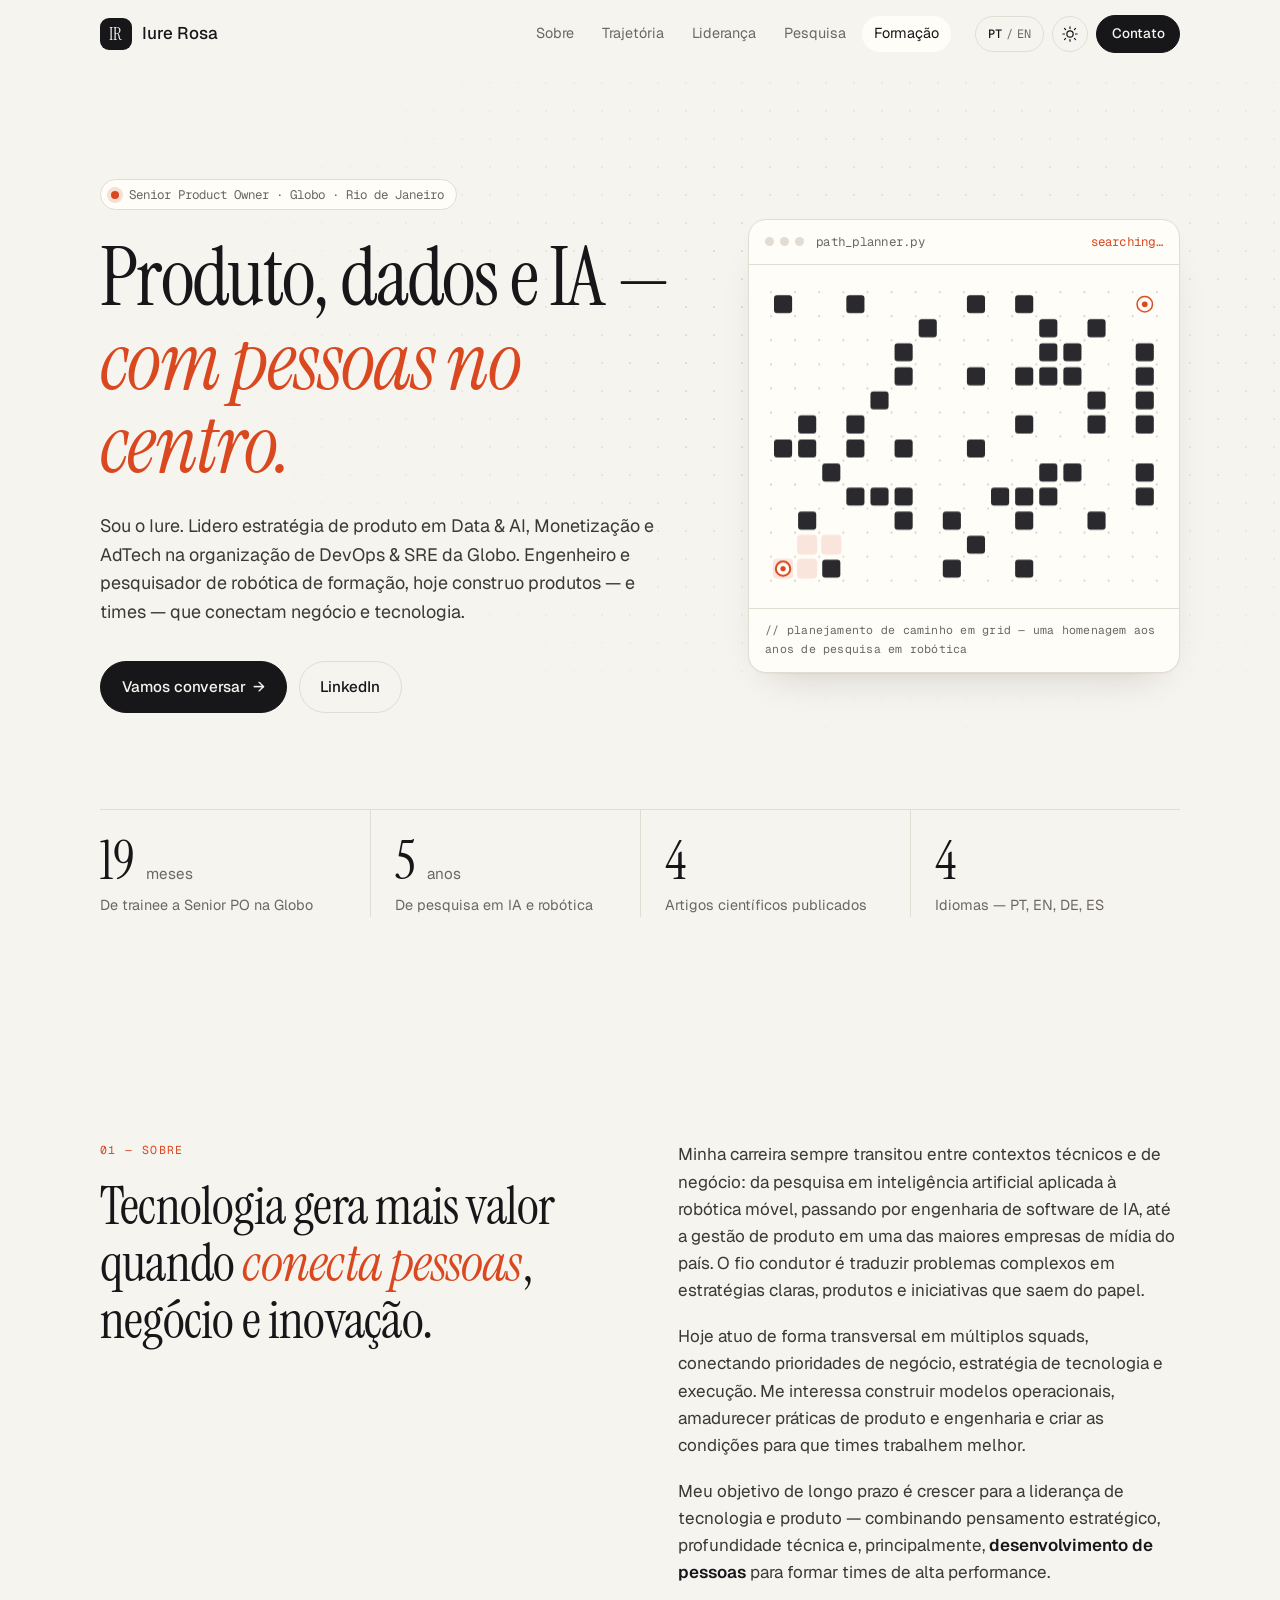
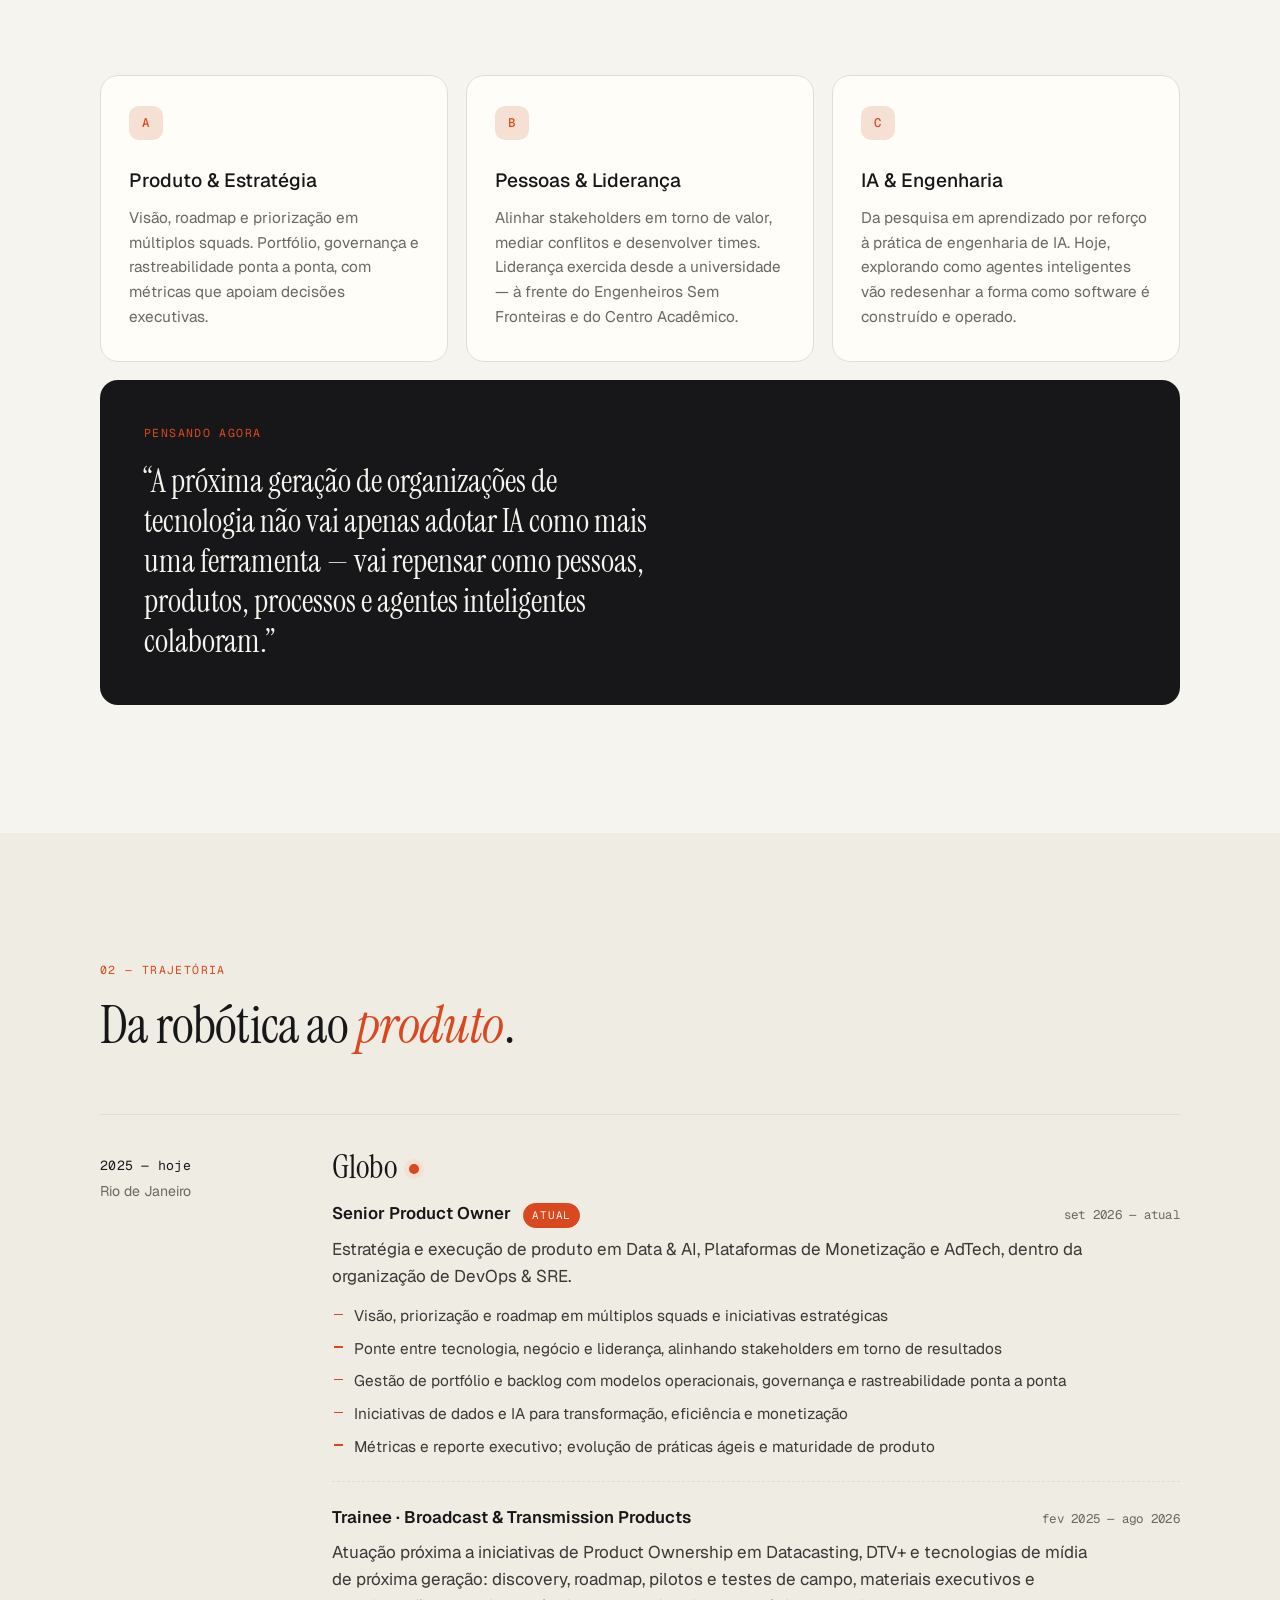
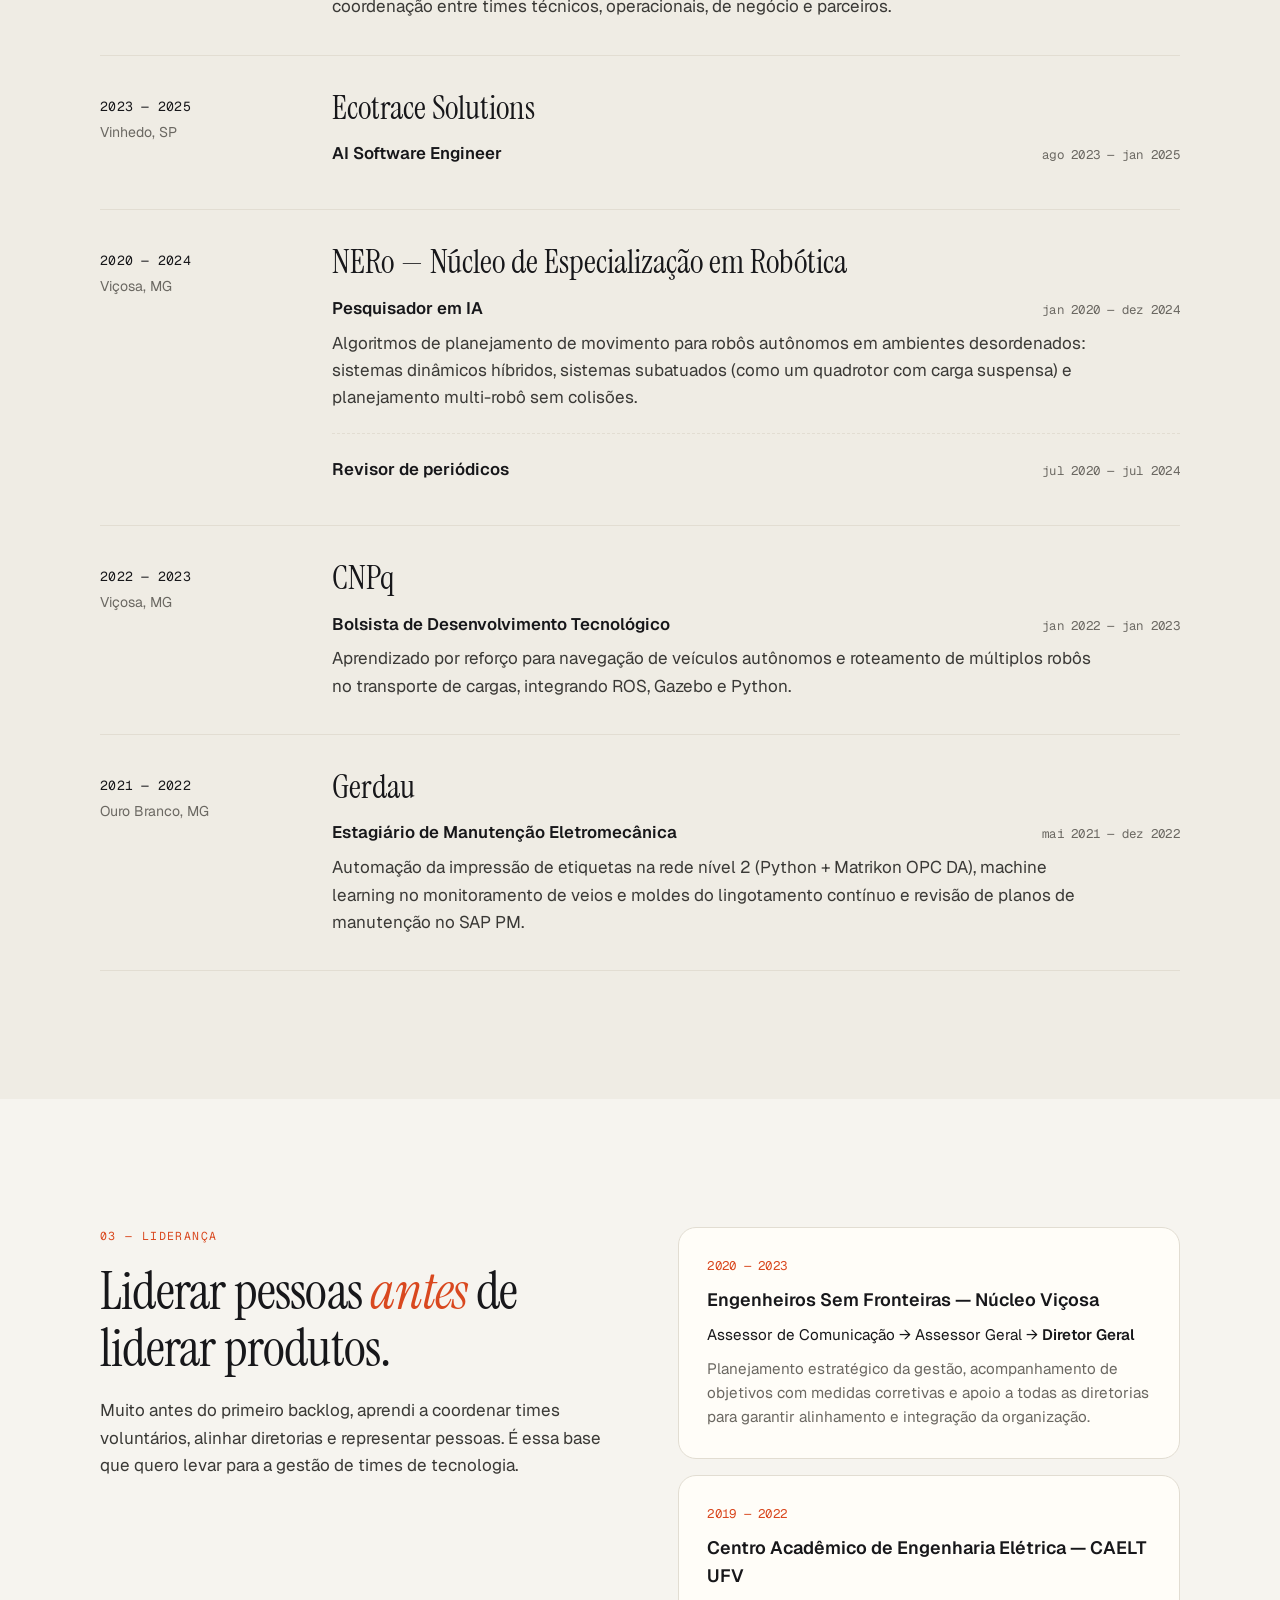
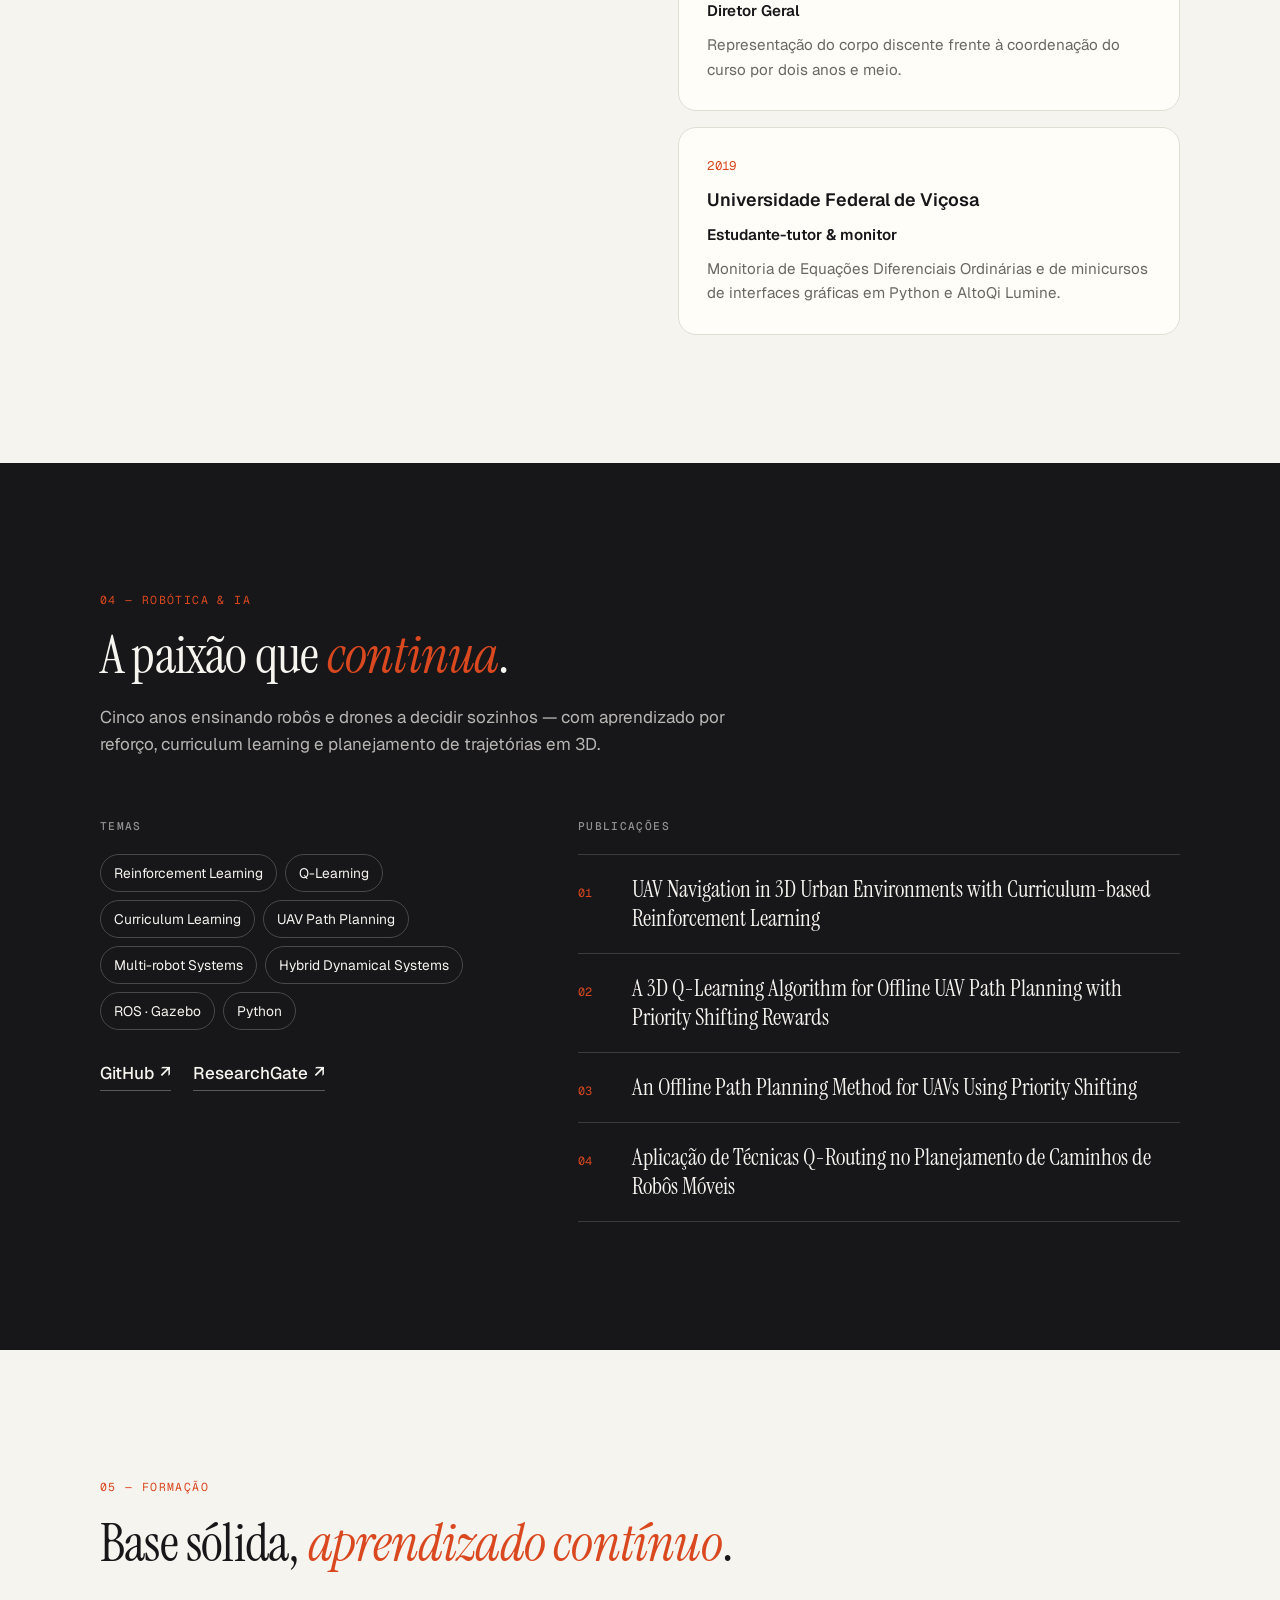
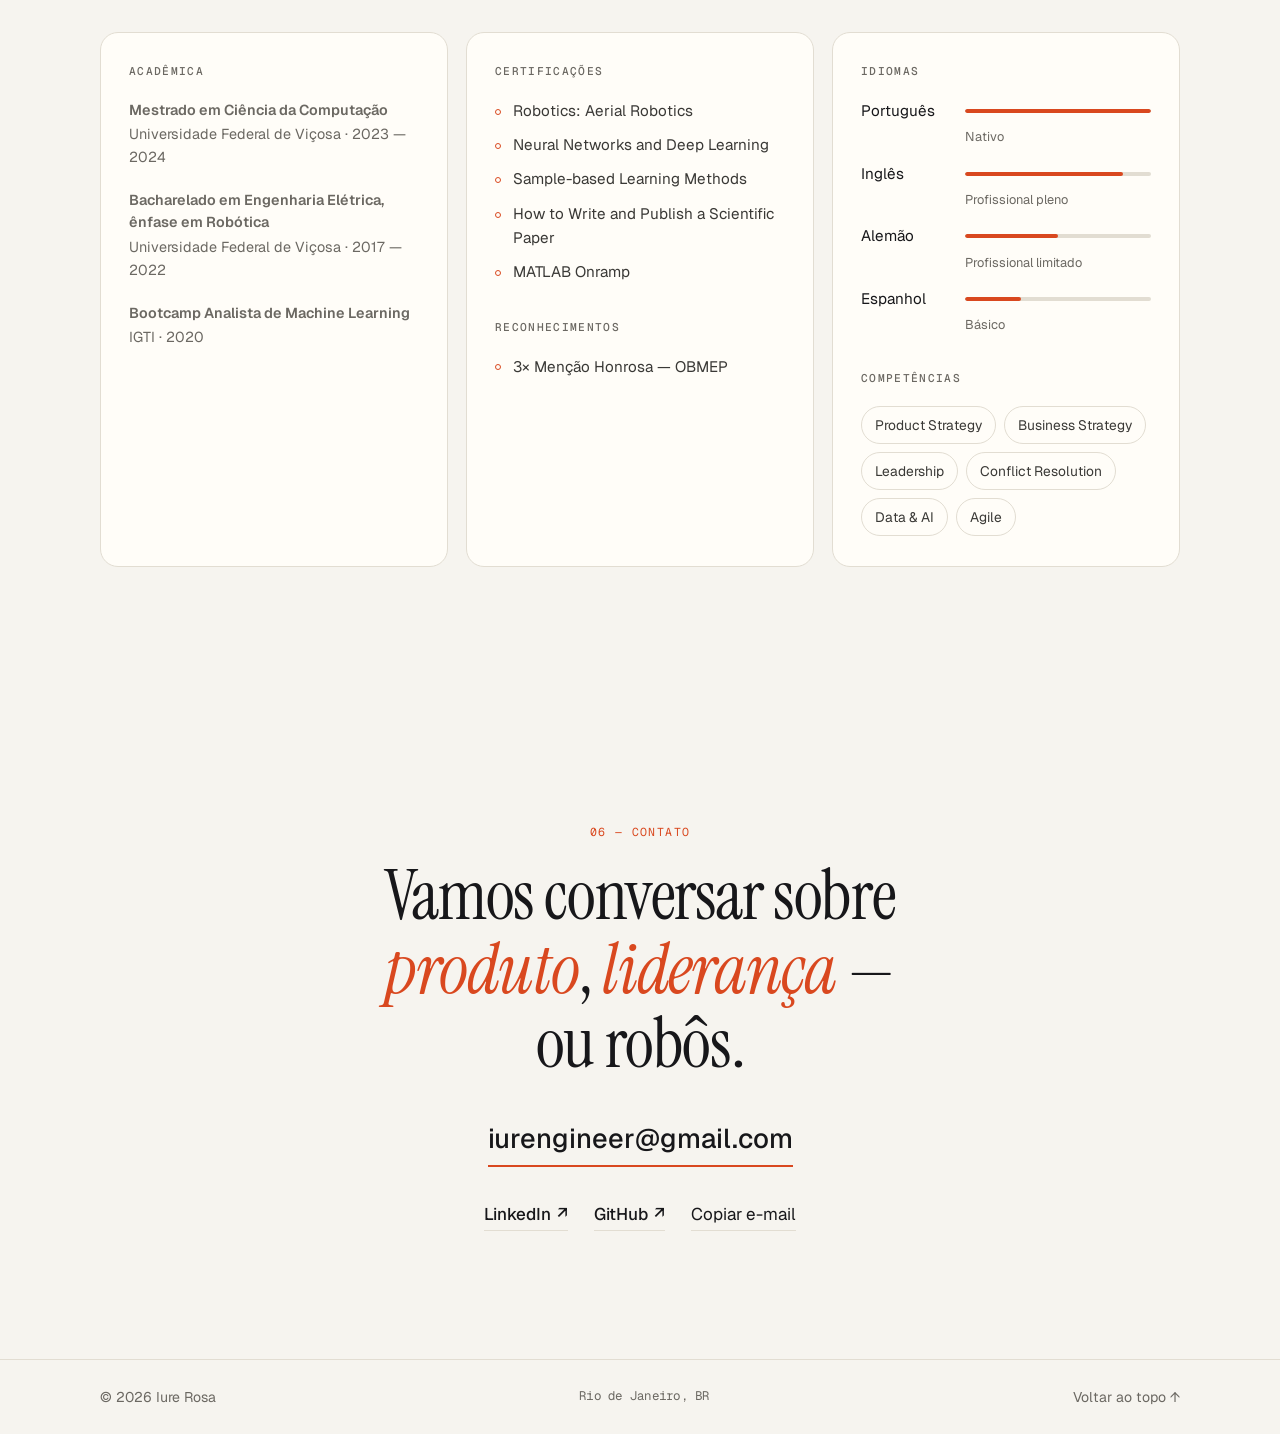
==== index.html @ f887cc24 "Site pessoal" ====
<!doctype html>
<html lang="pt-BR" data-lang="pt">
<head>
  <meta charset="utf-8">
  <meta name="viewport" content="width=device-width, initial-scale=1">
  <title>Iure Rosa — Senior Product Owner</title>
  <meta name="description" content="Iure Rosa — Senior Product Owner na Globo. Produto, Data & AI e liderança de times, com raízes em pesquisa de robótica e inteligência artificial.">
  <meta property="og:title" content="Iure Rosa — Senior Product Owner">
  <meta property="og:description" content="Produto, Data & AI e liderança de times. Engenheiro e pesquisador de robótica de formação.">
  <meta property="og:type" content="website">
  <meta name="theme-color" content="#f6f4ef">
  <link rel="icon" href="favicon.svg" type="image/svg+xml">
  <link rel="preconnect" href="https://fonts.googleapis.com">
  <link rel="preconnect" href="https://fonts.gstatic.com" crossorigin>
  <link href="https://fonts.googleapis.com/css2?family=Geist:wght@300;400;500;600&family=Geist+Mono:wght@400;500&family=Instrument+Serif:ital@0;1&display=swap" rel="stylesheet">
  <link rel="stylesheet" href="styles.css">
  <script>
    // Apply saved preferences before paint to avoid a flash
    try {
      var t = localStorage.getItem('theme'); if (t) document.documentElement.dataset.theme = t;
      var l = localStorage.getItem('lang'); if (l) { document.documentElement.dataset.lang = l; document.documentElement.lang = l === 'en' ? 'en' : 'pt-BR'; }
    } catch (e) {}
  </script>
</head>
<body>
  <a class="skip" href="#main"><span data-l="pt">Pular para o conteúdo</span><span data-l="en">Skip to content</span></a>

  <header class="nav" id="top">
    <div class="wrap nav__inner">
      <a class="brand" href="#top" aria-label="Iure Rosa">
        <span class="brand__mark">IR</span>
        <span class="brand__name">Iure Rosa</span>
      </a>
      <nav class="nav__links" aria-label="Seções">
        <a href="#sobre"><span data-l="pt">Sobre</span><span data-l="en">About</span></a>
        <a href="#trajetoria"><span data-l="pt">Trajetória</span><span data-l="en">Experience</span></a>
        <a href="#lideranca"><span data-l="pt">Liderança</span><span data-l="en">Leadership</span></a>
        <a href="#pesquisa"><span data-l="pt">Pesquisa</span><span data-l="en">Research</span></a>
        <a href="#formacao"><span data-l="pt">Formação</span><span data-l="en">Education</span></a>
      </nav>
      <div class="nav__tools">
        <button class="chip" id="langToggle" type="button" aria-label="Mudar idioma / Change language">
          <span class="chip__opt" data-opt="pt">PT</span><span class="chip__sep">/</span><span class="chip__opt" data-opt="en">EN</span>
        </button>
        <button class="icon-btn" id="themeToggle" type="button" aria-label="Alternar tema">
          <svg class="i-sun" viewBox="0 0 24 24" width="18" height="18" aria-hidden="true"><circle cx="12" cy="12" r="4.2" fill="none" stroke="currentColor" stroke-width="1.6"/><path d="M12 2.5v2.2M12 19.3v2.2M4.6 4.6l1.6 1.6M17.8 17.8l1.6 1.6M2.5 12h2.2M19.3 12h2.2M4.6 19.4l1.6-1.6M17.8 6.2l1.6-1.6" stroke="currentColor" stroke-width="1.6" stroke-linecap="round"/></svg>
          <svg class="i-moon" viewBox="0 0 24 24" width="18" height="18" aria-hidden="true"><path d="M20 14.5A8 8 0 0 1 9.5 4a8 8 0 1 0 10.5 10.5Z" fill="none" stroke="currentColor" stroke-width="1.6" stroke-linejoin="round"/></svg>
        </button>
        <a class="btn btn--sm" href="#contato"><span data-l="pt">Contato</span><span data-l="en">Contact</span></a>
      </div>
    </div>
  </header>

  <main id="main">
    <!-- HERO -->
    <section class="hero">
      <div class="wrap hero__grid">
        <div class="hero__text">
          <p class="eyebrow reveal"><span class="dot"></span>Senior Product Owner · Globo · Rio de Janeiro</p>
          <h1 class="hero__title reveal">
            <span data-l="pt">Produto, dados e IA —<br><em>com pessoas no centro.</em></span>
            <span data-l="en">Product, data and AI —<br><em>with people at the center.</em></span>
          </h1>
          <p class="hero__lead reveal">
            <span data-l="pt">Sou o Iure. Lidero estratégia de produto em Data &amp; AI, Monetização e AdTech na organização de DevOps &amp; SRE da Globo. Engenheiro e pesquisador de robótica de formação, hoje construo produtos — e times — que conectam negócio e tecnologia.</span>
            <span data-l="en">I'm Iure. I lead product strategy across Data &amp; AI, Monetization and AdTech within Globo's DevOps &amp; SRE organization. An engineer and robotics researcher by training, I now build products — and teams — that connect business and technology.</span>
          </p>
          <div class="hero__cta reveal">
            <a class="btn" href="mailto:iurengineer@gmail.com"><span data-l="pt">Vamos conversar</span><span data-l="en">Let's talk</span> <span aria-hidden="true">→</span></a>
            <a class="btn btn--ghost" href="https://www.linkedin.com/in/iure-rosa/" target="_blank" rel="noopener">LinkedIn</a>
          </div>
        </div>

        <figure class="planner reveal" aria-label="Animação de planejamento de caminho">
          <div class="planner__bar">
            <span class="planner__dots"><i></i><i></i><i></i></span>
            <span class="mono">path_planner.py</span>
            <span class="mono planner__status" id="plannerStatus">searching…</span>
          </div>
          <canvas id="planner" aria-hidden="true"></canvas>
          <figcaption class="planner__cap mono">
            <span data-l="pt">// planejamento de caminho em grid — uma homenagem aos anos de pesquisa em robótica</span>
            <span data-l="en">// grid path planning — a nod to my years of robotics research</span>
          </figcaption>
        </figure>
      </div>

      <div class="wrap">
        <dl class="stats reveal">
          <div class="stat">
            <dt><span data-l="pt">De trainee a Senior PO na Globo</span><span data-l="en">From trainee to Senior PO at Globo</span></dt>
            <dd>19 <small><span data-l="pt">meses</span><span data-l="en">months</span></small></dd>
          </div>
          <div class="stat">
            <dt><span data-l="pt">De pesquisa em IA e robótica</span><span data-l="en">Of AI &amp; robotics research</span></dt>
            <dd>5 <small><span data-l="pt">anos</span><span data-l="en">years</span></small></dd>
          </div>
          <div class="stat">
            <dt><span data-l="pt">Artigos científicos publicados</span><span data-l="en">Scientific papers published</span></dt>
            <dd>4</dd>
          </div>
          <div class="stat">
            <dt><span data-l="pt">Idiomas — PT, EN, DE, ES</span><span data-l="en">Languages — PT, EN, DE, ES</span></dt>
            <dd>4</dd>
          </div>
        </dl>
      </div>
    </section>

    <!-- SOBRE -->
    <section class="section" id="sobre">
      <div class="wrap two-col">
        <header class="section__head reveal">
          <p class="kicker mono">01 — <span data-l="pt">Sobre</span><span data-l="en">About</span></p>
          <h2 class="section__title">
            <span data-l="pt">Tecnologia gera mais valor quando <em>conecta pessoas</em>, negócio e inovação.</span>
            <span data-l="en">Technology creates the most value when it <em>connects people</em>, business and innovation.</span>
          </h2>
        </header>
        <div class="prose reveal">
          <p data-l="pt">Minha carreira sempre transitou entre contextos técnicos e de negócio: da pesquisa em inteligência artificial aplicada à robótica móvel, passando por engenharia de software de IA, até a gestão de produto em uma das maiores empresas de mídia do país. O fio condutor é traduzir problemas complexos em estratégias claras, produtos e iniciativas que saem do papel.</p>
          <p data-l="en">My career has always moved between technical and business contexts: from AI research applied to mobile robotics, through AI software engineering, to product management at one of Brazil's largest media companies. The common thread is turning complex problems into clear strategies, products and initiatives that actually ship.</p>
          <p data-l="pt">Hoje atuo de forma transversal em múltiplos squads, conectando prioridades de negócio, estratégia de tecnologia e execução. Me interessa construir modelos operacionais, amadurecer práticas de produto e engenharia e criar as condições para que times trabalhem melhor.</p>
          <p data-l="en">Today I work cross-functionally across multiple squads, connecting business priorities, technology strategy and execution. I care about building operating models, maturing product and engineering practices, and creating the conditions for teams to do their best work.</p>
          <p data-l="pt">Meu objetivo de longo prazo é crescer para a liderança de tecnologia e produto — combinando pensamento estratégico, profundidade técnica e, principalmente, <strong>desenvolvimento de pessoas</strong> para formar times de alta performance.</p>
          <p data-l="en">My long-term goal is to grow into technology and product leadership — combining strategic thinking, technical depth and, above all, <strong>people development</strong> to build high-performing teams.</p>
        </div>
      </div>

      <div class="wrap">
        <ul class="pillars">
          <li class="pillar reveal">
            <span class="pillar__num mono">A</span>
            <h3><span data-l="pt">Produto &amp; Estratégia</span><span data-l="en">Product &amp; Strategy</span></h3>
            <p><span data-l="pt">Visão, roadmap e priorização em múltiplos squads. Portfólio, governança e rastreabilidade ponta a ponta, com métricas que apoiam decisões executivas.</span><span data-l="en">Vision, roadmap and prioritization across multiple squads. Portfolio, governance and end-to-end traceability, with metrics that support executive decisions.</span></p>
          </li>
          <li class="pillar reveal">
            <span class="pillar__num mono">B</span>
            <h3><span data-l="pt">Pessoas &amp; Liderança</span><span data-l="en">People &amp; Leadership</span></h3>
            <p><span data-l="pt">Alinhar stakeholders em torno de valor, mediar conflitos e desenvolver times. Liderança exercida desde a universidade — à frente do Engenheiros Sem Fronteiras e do Centro Acadêmico.</span><span data-l="en">Aligning stakeholders around value, resolving conflicts and growing teams. Leadership practiced since university — heading Engineers Without Borders and the student association.</span></p>
          </li>
          <li class="pillar reveal">
            <span class="pillar__num mono">C</span>
            <h3><span data-l="pt">IA &amp; Engenharia</span><span data-l="en">AI &amp; Engineering</span></h3>
            <p><span data-l="pt">Da pesquisa em aprendizado por reforço à prática de engenharia de IA. Hoje, explorando como agentes inteligentes vão redesenhar a forma como software é construído e operado.</span><span data-l="en">From reinforcement learning research to AI engineering practice. Now exploring how intelligent agents will reshape the way software is built and operated.</span></p>
          </li>
        </ul>
      </div>

      <div class="wrap">
        <aside class="callout reveal">
          <p class="kicker mono"><span data-l="pt">Pensando agora</span><span data-l="en">Currently thinking about</span></p>
          <p class="callout__text">
            <span data-l="pt">“A próxima geração de organizações de tecnologia não vai apenas adotar IA como mais uma ferramenta — vai repensar como pessoas, produtos, processos e agentes inteligentes colaboram.”</span>
            <span data-l="en">“The next generation of technology organizations won't simply adopt AI as another tool — they'll rethink how people, products, processes and intelligent agents collaborate.”</span>
          </p>
        </aside>
      </div>
    </section>

    <!-- TRAJETÓRIA -->
    <section class="section section--alt" id="trajetoria">
      <div class="wrap">
        <header class="section__head reveal">
          <p class="kicker mono">02 — <span data-l="pt">Trajetória</span><span data-l="en">Experience</span></p>
          <h2 class="section__title">
            <span data-l="pt">Da robótica ao <em>produto</em>.</span>
            <span data-l="en">From robotics to <em>product</em>.</span>
          </h2>
        </header>

        <ol class="timeline">
          <li class="job job--featured reveal">
            <div class="job__meta">
              <span class="mono">2025 — <span data-l="pt">hoje</span><span data-l="en">now</span></span>
              <span class="job__place">Rio de Janeiro</span>
            </div>
            <div class="job__body">
              <h3 class="job__org">Globo</h3>
              <div class="role">
                <div class="role__head">
                  <h4>Senior Product Owner</h4>
                  <span class="tag tag--accent"><span data-l="pt">Atual</span><span data-l="en">Current</span></span>
                  <span class="role__date mono"><span data-l="pt">set 2026 — atual</span><span data-l="en">Sep 2026 — present</span></span>
                </div>
                <p><span data-l="pt">Estratégia e execução de produto em Data &amp; AI, Plataformas de Monetização e AdTech, dentro da organização de DevOps &amp; SRE.</span><span data-l="en">Product strategy and execution across Data &amp; AI, Monetization Platforms and AdTech, within the DevOps &amp; SRE organization.</span></p>
                <ul class="ticks">
                  <li><span data-l="pt">Visão, priorização e roadmap em múltiplos squads e iniciativas estratégicas</span><span data-l="en">Vision, prioritization and roadmap across multiple squads and strategic initiatives</span></li>
                  <li><span data-l="pt">Ponte entre tecnologia, negócio e liderança, alinhando stakeholders em torno de resultados</span><span data-l="en">Bridge between technology, business and leadership, aligning stakeholders around outcomes</span></li>
                  <li><span data-l="pt">Gestão de portfólio e backlog com modelos operacionais, governança e rastreabilidade ponta a ponta</span><span data-l="en">Portfolio and backlog management with operating models, governance and end-to-end traceability</span></li>
                  <li><span data-l="pt">Iniciativas de dados e IA para transformação, eficiência e monetização</span><span data-l="en">Data and AI initiatives for transformation, efficiency and monetization</span></li>
                  <li><span data-l="pt">Métricas e reporte executivo; evolução de práticas ágeis e maturidade de produto</span><span data-l="en">Metrics and executive reporting; evolving agile practices and product maturity</span></li>
                </ul>
              </div>
              <div class="role">
                <div class="role__head">
                  <h4>Trainee · Broadcast &amp; Transmission Products</h4>
                  <span class="role__date mono"><span data-l="pt">fev 2025 — ago 2026</span><span data-l="en">Feb 2025 — Aug 2026</span></span>
                </div>
                <p><span data-l="pt">Atuação próxima a iniciativas de Product Ownership em Datacasting, DTV+ e tecnologias de mídia de próxima geração: discovery, roadmap, pilotos e testes de campo, materiais executivos e coordenação entre times técnicos, operacionais, de negócio e parceiros.</span><span data-l="en">Worked closely with Product Ownership initiatives in Datacasting, DTV+ and next-generation media technologies: discovery, roadmap, pilots and field tests, executive materials and coordination across technical, operational, business teams and partners.</span></p>
              </div>
            </div>
          </li>

          <li class="job reveal">
            <div class="job__meta">
              <span class="mono">2023 — 2025</span>
              <span class="job__place">Vinhedo, SP</span>
            </div>
            <div class="job__body">
              <h3 class="job__org">Ecotrace Solutions</h3>
              <div class="role">
                <div class="role__head">
                  <h4>AI Software Engineer</h4>
                  <span class="role__date mono"><span data-l="pt">ago 2023 — jan 2025</span><span data-l="en">Aug 2023 — Jan 2025</span></span>
                </div>
              </div>
            </div>
          </li>

          <li class="job reveal">
            <div class="job__meta">
              <span class="mono">2020 — 2024</span>
              <span class="job__place">Viçosa, MG</span>
            </div>
            <div class="job__body">
              <h3 class="job__org">NERo — <span data-l="pt">Núcleo de Especialização em Robótica</span><span data-l="en">Robotics Specialization Lab</span></h3>
              <div class="role">
                <div class="role__head">
                  <h4><span data-l="pt">Pesquisador em IA</span><span data-l="en">AI Researcher</span></h4>
                  <span class="role__date mono"><span data-l="pt">jan 2020 — dez 2024</span><span data-l="en">Jan 2020 — Dec 2024</span></span>
                </div>
                <p><span data-l="pt">Algoritmos de planejamento de movimento para robôs autônomos em ambientes desordenados: sistemas dinâmicos híbridos, sistemas subatuados (como um quadrotor com carga suspensa) e planejamento multi-robô sem colisões.</span><span data-l="en">Motion planning algorithms for autonomous robots in cluttered environments: hybrid dynamical systems, underactuated systems (like a quadrotor with a suspended payload) and collision-free multi-robot planning.</span></p>
              </div>
              <div class="role">
                <div class="role__head">
                  <h4><span data-l="pt">Revisor de periódicos</span><span data-l="en">Journal reviewer</span></h4>
                  <span class="role__date mono"><span data-l="pt">jul 2020 — jul 2024</span><span data-l="en">Jul 2020 — Jul 2024</span></span>
                </div>
              </div>
            </div>
          </li>

          <li class="job reveal">
            <div class="job__meta">
              <span class="mono">2022 — 2023</span>
              <span class="job__place">Viçosa, MG</span>
            </div>
            <div class="job__body">
              <h3 class="job__org">CNPq</h3>
              <div class="role">
                <div class="role__head">
                  <h4><span data-l="pt">Bolsista de Desenvolvimento Tecnológico</span><span data-l="en">Technological Development Fellow</span></h4>
                  <span class="role__date mono"><span data-l="pt">jan 2022 — jan 2023</span><span data-l="en">Jan 2022 — Jan 2023</span></span>
                </div>
                <p><span data-l="pt">Aprendizado por reforço para navegação de veículos autônomos e roteamento de múltiplos robôs no transporte de cargas, integrando ROS, Gazebo e Python.</span><span data-l="en">Reinforcement learning for autonomous vehicle navigation and multi-robot routing for cargo transport, integrating ROS, Gazebo and Python.</span></p>
              </div>
            </div>
          </li>

          <li class="job reveal">
            <div class="job__meta">
              <span class="mono">2021 — 2022</span>
              <span class="job__place">Ouro Branco, MG</span>
            </div>
            <div class="job__body">
              <h3 class="job__org">Gerdau</h3>
              <div class="role">
                <div class="role__head">
                  <h4><span data-l="pt">Estagiário de Manutenção Eletromecânica</span><span data-l="en">Electromechanical Maintenance Intern</span></h4>
                  <span class="role__date mono"><span data-l="pt">mai 2021 — dez 2022</span><span data-l="en">May 2021 — Dec 2022</span></span>
                </div>
                <p><span data-l="pt">Automação da impressão de etiquetas na rede nível 2 (Python + Matrikon OPC DA), machine learning no monitoramento de veios e moldes do lingotamento contínuo e revisão de planos de manutenção no SAP PM.</span><span data-l="en">Automated label printing on the level-2 network (Python + Matrikon OPC DA), applied machine learning to condition monitoring in continuous casting, and reviewed maintenance plans in SAP PM.</span></p>
              </div>
            </div>
          </li>
        </ol>
      </div>
    </section>

    <!-- LIDERANÇA -->
    <section class="section" id="lideranca">
      <div class="wrap two-col">
        <header class="section__head reveal">
          <p class="kicker mono">03 — <span data-l="pt">Liderança</span><span data-l="en">Leadership</span></p>
          <h2 class="section__title">
            <span data-l="pt">Liderar pessoas <em>antes</em> de liderar produtos.</span>
            <span data-l="en">Leading people <em>before</em> leading products.</span>
          </h2>
          <p class="section__sub">
            <span data-l="pt">Muito antes do primeiro backlog, aprendi a coordenar times voluntários, alinhar diretorias e representar pessoas. É essa base que quero levar para a gestão de times de tecnologia.</span>
            <span data-l="en">Long before my first backlog, I learned to coordinate volunteer teams, align directors and represent people. That's the foundation I want to bring to leading technology teams.</span>
          </p>
        </header>

        <div class="lead-cards">
          <article class="lead-card reveal">
            <p class="mono lead-card__date">2020 — 2023</p>
            <h3><span data-l="pt">Engenheiros Sem Fronteiras — Núcleo Viçosa</span><span data-l="en">Engineers Without Borders — Viçosa Chapter</span></h3>
            <p class="lead-card__path">
              <span data-l="pt">Assessor de Comunicação → Assessor Geral → <strong>Diretor Geral</strong></span>
              <span data-l="en">Communications Advisor → General Advisor → <strong>Executive Director</strong></span>
            </p>
            <p><span data-l="pt">Planejamento estratégico da gestão, acompanhamento de objetivos com medidas corretivas e apoio a todas as diretorias para garantir alinhamento e integração da organização.</span><span data-l="en">Led strategic planning, tracked goals with corrective actions and supported every board area to keep the organization aligned and integrated.</span></p>
          </article>
          <article class="lead-card reveal">
            <p class="mono lead-card__date">2019 — 2022</p>
            <h3><span data-l="pt">Centro Acadêmico de Engenharia Elétrica — CAELT UFV</span><span data-l="en">Electrical Engineering Student Association — CAELT UFV</span></h3>
            <p class="lead-card__path"><strong><span data-l="pt">Diretor Geral</span><span data-l="en">President</span></strong></p>
            <p><span data-l="pt">Representação do corpo discente frente à coordenação do curso por dois anos e meio.</span><span data-l="en">Represented the student body before the program's leadership for two and a half years.</span></p>
          </article>
          <article class="lead-card reveal">
            <p class="mono lead-card__date">2019</p>
            <h3><span data-l="pt">Universidade Federal de Viçosa</span><span data-l="en">Federal University of Viçosa</span></h3>
            <p class="lead-card__path"><strong><span data-l="pt">Estudante-tutor &amp; monitor</span><span data-l="en">Student tutor &amp; teaching assistant</span></strong></p>
            <p><span data-l="pt">Monitoria de Equações Diferenciais Ordinárias e de minicursos de interfaces gráficas em Python e AltoQi Lumine.</span><span data-l="en">Tutored Ordinary Differential Equations and assisted short courses on Python GUIs and AltoQi Lumine.</span></p>
          </article>
        </div>
      </div>
    </section>

    <!-- PESQUISA -->
    <section class="section section--ink" id="pesquisa">
      <div class="wrap">
        <header class="section__head reveal">
          <p class="kicker mono">04 — <span data-l="pt">Robótica &amp; IA</span><span data-l="en">Robotics &amp; AI</span></p>
          <h2 class="section__title">
            <span data-l="pt">A paixão que <em>continua</em>.</span>
            <span data-l="en">The passion that <em>stays</em>.</span>
          </h2>
          <p class="section__sub">
            <span data-l="pt">Cinco anos ensinando robôs e drones a decidir sozinhos — com aprendizado por reforço, curriculum learning e planejamento de trajetórias em 3D.</span>
            <span data-l="en">Five years teaching robots and drones to decide on their own — with reinforcement learning, curriculum learning and 3D path planning.</span>
          </p>
        </header>

        <div class="research">
          <div class="research__themes reveal">
            <h3 class="mono small-title"><span data-l="pt">Temas</span><span data-l="en">Themes</span></h3>
            <ul class="tags">
              <li>Reinforcement Learning</li>
              <li>Q-Learning</li>
              <li>Curriculum Learning</li>
              <li>UAV Path Planning</li>
              <li>Multi-robot Systems</li>
              <li>Hybrid Dynamical Systems</li>
              <li>ROS · Gazebo</li>
              <li>Python</li>
            </ul>
            <div class="research__links">
              <a class="link-arrow" href="https://github.com/bad-iuiu" target="_blank" rel="noopener">GitHub <span aria-hidden="true">↗</span></a>
              <a class="link-arrow" href="https://www.researchgate.net/profile/Iure-Oliveira/research" target="_blank" rel="noopener">ResearchGate <span aria-hidden="true">↗</span></a>
            </div>
          </div>

          <div class="research__pubs reveal">
            <h3 class="mono small-title"><span data-l="pt">Publicações</span><span data-l="en">Publications</span></h3>
            <ol class="pubs">
              <li><span class="pubs__n mono">01</span><span>UAV Navigation in 3D Urban Environments with Curriculum-based Reinforcement Learning</span></li>
              <li><span class="pubs__n mono">02</span><span>A 3D Q-Learning Algorithm for Offline UAV Path Planning with Priority Shifting Rewards</span></li>
              <li><span class="pubs__n mono">03</span><span>An Offline Path Planning Method for UAVs Using Priority Shifting</span></li>
              <li><span class="pubs__n mono">04</span><span lang="pt-BR">Aplicação de Técnicas Q-Routing no Planejamento de Caminhos de Robôs Móveis</span></li>
            </ol>
          </div>
        </div>
      </div>
    </section>

    <!-- FORMAÇÃO -->
    <section class="section" id="formacao">
      <div class="wrap">
        <header class="section__head reveal">
          <p class="kicker mono">05 — <span data-l="pt">Formação</span><span data-l="en">Education</span></p>
          <h2 class="section__title">
            <span data-l="pt">Base sólida, <em>aprendizado contínuo</em>.</span>
            <span data-l="en">Solid foundations, <em>continuous learning</em>.</span>
          </h2>
        </header>

        <div class="edu-grid">
          <div class="edu reveal">
            <h3 class="mono small-title"><span data-l="pt">Acadêmica</span><span data-l="en">Academic</span></h3>
            <ul class="edu__list">
              <li>
                <strong><span data-l="pt">Mestrado em Ciência da Computação</span><span data-l="en">Master's, Computer Science</span></strong>
                <span><span data-l="pt">Universidade Federal de Viçosa</span><span data-l="en">Federal University of Viçosa</span> · 2023 — 2024</span>
              </li>
              <li>
                <strong><span data-l="pt">Bacharelado em Engenharia Elétrica, ênfase em Robótica</span><span data-l="en">B.Eng. Electrical Engineering, Robotics track</span></strong>
                <span><span data-l="pt">Universidade Federal de Viçosa</span><span data-l="en">Federal University of Viçosa</span> · 2017 — 2022</span>
              </li>
              <li>
                <strong><span data-l="pt">Bootcamp Analista de Machine Learning</span><span data-l="en">Machine Learning Analyst Bootcamp</span></strong>
                <span>IGTI · 2020</span>
              </li>
            </ul>
          </div>

          <div class="edu reveal">
            <h3 class="mono small-title"><span data-l="pt">Certificações</span><span data-l="en">Certifications</span></h3>
            <ul class="edu__plain">
              <li>Robotics: Aerial Robotics</li>
              <li>Neural Networks and Deep Learning</li>
              <li>Sample-based Learning Methods</li>
              <li>How to Write and Publish a Scientific Paper</li>
              <li>MATLAB Onramp</li>
            </ul>
            <h3 class="mono small-title small-title--gap"><span data-l="pt">Reconhecimentos</span><span data-l="en">Honors</span></h3>
            <ul class="edu__plain">
              <li><span data-l="pt">3× Menção Honrosa — OBMEP</span><span data-l="en">3× Honorable Mention — Brazilian Math Olympiad (OBMEP)</span></li>
            </ul>
          </div>

          <div class="edu reveal">
            <h3 class="mono small-title"><span data-l="pt">Idiomas</span><span data-l="en">Languages</span></h3>
            <ul class="langs">
              <li><span><span data-l="pt">Português</span><span data-l="en">Portuguese</span></span><span class="meter" style="--v:1"></span><small><span data-l="pt">Nativo</span><span data-l="en">Native</span></small></li>
              <li><span><span data-l="pt">Inglês</span><span data-l="en">English</span></span><span class="meter" style="--v:.85"></span><small><span data-l="pt">Profissional pleno</span><span data-l="en">Full professional</span></small></li>
              <li><span><span data-l="pt">Alemão</span><span data-l="en">German</span></span><span class="meter" style="--v:.5"></span><small><span data-l="pt">Profissional limitado</span><span data-l="en">Limited working</span></small></li>
              <li><span><span data-l="pt">Espanhol</span><span data-l="en">Spanish</span></span><span class="meter" style="--v:.3"></span><small><span data-l="pt">Básico</span><span data-l="en">Elementary</span></small></li>
            </ul>
            <h3 class="mono small-title small-title--gap"><span data-l="pt">Competências</span><span data-l="en">Core skills</span></h3>
            <ul class="tags tags--plain">
              <li>Product Strategy</li>
              <li>Business Strategy</li>
              <li>Leadership</li>
              <li>Conflict Resolution</li>
              <li>Data &amp; AI</li>
              <li>Agile</li>
            </ul>
          </div>
        </div>
      </div>
    </section>

    <!-- CONTATO -->
    <section class="section contact" id="contato">
      <div class="wrap contact__inner reveal">
        <p class="kicker mono">06 — <span data-l="pt">Contato</span><span data-l="en">Contact</span></p>
        <h2 class="contact__title">
          <span data-l="pt">Vamos conversar sobre <em>produto</em>, <em>liderança</em> — ou robôs.</span>
          <span data-l="en">Let's talk <em>product</em>, <em>leadership</em> — or robots.</span>
        </h2>
        <a class="contact__mail" href="mailto:iurengineer@gmail.com">iurengineer@gmail.com</a>
        <div class="contact__links">
          <a class="link-arrow" href="https://www.linkedin.com/in/iure-rosa/" target="_blank" rel="noopener">LinkedIn <span aria-hidden="true">↗</span></a>
          <a class="link-arrow" href="https://github.com/bad-iuiu" target="_blank" rel="noopener">GitHub <span aria-hidden="true">↗</span></a>
          <button class="link-arrow link-btn" type="button" id="copyMail"><span data-l="pt">Copiar e-mail</span><span data-l="en">Copy email</span></button>
        </div>
      </div>
    </section>
  </main>

  <footer class="footer">
    <div class="wrap footer__inner">
      <span>© <span id="year">2026</span> Iure Rosa</span>
      <span class="mono">Rio de Janeiro, BR</span>
      <a href="#top"><span data-l="pt">Voltar ao topo ↑</span><span data-l="en">Back to top ↑</span></a>
    </div>
  </footer>

  <div class="toast" id="toast" role="status" aria-live="polite"></div>
  <script src="main.js"></script>
</body>
</html>
---- styles.css ----
/* ---------- Tokens ---------- */
:root {
  --bg: #f6f4ef;
  --bg-alt: #efece4;
  --surface: #fffdf8;
  --ink: #17171a;
  --ink-2: #3a3936;
  --muted: #6b6862;
  --line: #e2ddd2;
  --accent: #d9481f;
  --accent-soft: #f6dfd3;
  --on-accent: #fffaf5;
  --grid: #d9d4c8;
  --wall: #2a2a2e;
  --explored: rgba(217, 72, 31, .13);
  --shadow: 0 1px 0 rgba(0,0,0,.03), 0 18px 40px -24px rgba(30,20,10,.25);

  --serif: "Instrument Serif", "Iowan Old Style", Georgia, serif;
  --sans: "Geist", ui-sans-serif, system-ui, -apple-system, "Segoe UI", sans-serif;
  --mono: "Geist Mono", ui-monospace, "SF Mono", Menlo, monospace;

  --wrap: 1160px;
  --gutter: clamp(16px, 4vw, 40px);
  --radius: 18px;
  color-scheme: light;
}

@media (prefers-color-scheme: dark) {
  :root:not([data-theme="light"]) {
    --bg: #0e0f11;
    --bg-alt: #131417;
    --surface: #17181b;
    --ink: #edebe6;
    --ink-2: #cfccc5;
    --muted: #96938b;
    --line: #26272b;
    --accent: #ff7a4d;
    --accent-soft: #3a1f15;
    --on-accent: #1a0d07;
    --grid: #2b2c31;
    --wall: #d6d3cb;
    --explored: rgba(255, 122, 77, .14);
    --shadow: 0 1px 0 rgba(255,255,255,.02), 0 24px 50px -28px rgba(0,0,0,.8);
    color-scheme: dark;
  }
}
:root[data-theme="dark"] {
  --bg: #0e0f11;
  --bg-alt: #131417;
  --surface: #17181b;
  --ink: #edebe6;
  --ink-2: #cfccc5;
  --muted: #96938b;
  --line: #26272b;
  --accent: #ff7a4d;
  --accent-soft: #3a1f15;
  --on-accent: #1a0d07;
  --grid: #2b2c31;
  --wall: #d6d3cb;
  --explored: rgba(255, 122, 77, .14);
  --shadow: 0 1px 0 rgba(255,255,255,.02), 0 24px 50px -28px rgba(0,0,0,.8);
  color-scheme: dark;
}

/* ---------- Language switch ---------- */
html[data-lang="pt"] [data-l="en"],
html[data-lang="en"] [data-l="pt"] { display: none !important; }

/* ---------- Base ---------- */
*, *::before, *::after { box-sizing: border-box; }
html { scroll-behavior: smooth; scroll-padding-top: 84px; -webkit-text-size-adjust: 100%; }
body {
  margin: 0;
  background: var(--bg);
  color: var(--ink);
  font-family: var(--sans);
  font-size: 17px;
  line-height: 1.6;
  -webkit-font-smoothing: antialiased;
  overflow-x: hidden;
  transition: background-color .3s ease, color .3s ease;
}
img, svg, canvas { display: block; max-width: 100%; }
a { color: inherit; text-decoration: none; }
h1, h2, h3, h4 { margin: 0; font-weight: 500; }
p { margin: 0; }
ul, ol { margin: 0; padding: 0; list-style: none; }
em { font-style: italic; }
strong { font-weight: 600; }
::selection { background: var(--accent); color: var(--on-accent); }
:focus-visible { outline: 2px solid var(--accent); outline-offset: 3px; border-radius: 6px; }

.wrap { width: 100%; max-width: var(--wrap); margin: 0 auto; padding: 0 var(--gutter); }
.mono { font-family: var(--mono); font-size: .78rem; letter-spacing: .02em; }

.skip {
  position: absolute; left: 12px; top: -60px; z-index: 100;
  background: var(--ink); color: var(--bg); padding: 8px 14px; border-radius: 8px;
}
.skip:focus { top: 12px; }

/* ---------- Buttons ---------- */
.btn {
  display: inline-flex; align-items: center; gap: .5em;
  padding: .85em 1.35em;
  border-radius: 999px;
  background: var(--ink); color: var(--bg);
  font-weight: 500; font-size: .95rem;
  border: 1px solid var(--ink);
  transition: transform .2s ease, background-color .2s ease, color .2s ease, border-color .2s ease;
}
.btn:hover { background: var(--accent); border-color: var(--accent); color: var(--on-accent); transform: translateY(-1px); }
.btn--ghost { background: transparent; color: var(--ink); border-color: var(--line); }
.btn--ghost:hover { background: var(--surface); color: var(--ink); border-color: var(--ink); }
.btn--sm { padding: .55em 1.05em; font-size: .85rem; }

.icon-btn, .chip {
  display: inline-flex; align-items: center; justify-content: center;
  height: 36px; border-radius: 999px;
  border: 1px solid var(--line); background: transparent; color: var(--ink);
  cursor: pointer; transition: border-color .2s, background-color .2s;
}
.icon-btn { width: 36px; }
.icon-btn:hover, .chip:hover { border-color: var(--ink); }
.chip { padding: 0 12px; gap: 4px; font-family: var(--mono); font-size: .75rem; }
.chip__sep { color: var(--muted); }
.chip__opt { color: var(--muted); transition: color .2s; }
html[data-lang="pt"] .chip__opt[data-opt="pt"],
html[data-lang="en"] .chip__opt[data-opt="en"] { color: var(--ink); font-weight: 500; }

.i-moon { display: none; }
:root[data-theme="dark"] .i-sun { display: none; }
:root[data-theme="dark"] .i-moon { display: block; }
@media (prefers-color-scheme: dark) {
  :root:not([data-theme="light"]) .i-sun { display: none; }
  :root:not([data-theme="light"]) .i-moon { display: block; }
}

.link-arrow {
  display: inline-flex; align-items: center; gap: .35em;
  font-weight: 500; border-bottom: 1px solid var(--line); padding-bottom: 2px;
  transition: border-color .2s, color .2s;
}
.link-arrow:hover { color: var(--accent); border-color: var(--accent); }
.link-btn { background: none; border: 0; border-bottom: 1px solid var(--line); font: inherit; color: inherit; cursor: pointer; padding: 0 0 2px; }

/* ---------- Nav ---------- */
.nav {
  position: sticky; top: 0; z-index: 50;
  background: color-mix(in srgb, var(--bg) 82%, transparent);
  backdrop-filter: saturate(1.4) blur(14px);
  -webkit-backdrop-filter: saturate(1.4) blur(14px);
  border-bottom: 1px solid transparent;
  transition: border-color .3s, background-color .3s;
}
.nav.is-scrolled { border-bottom-color: var(--line); }
.nav__inner { display: flex; align-items: center; gap: 24px; height: 68px; }
.brand { display: flex; align-items: center; gap: 10px; font-weight: 500; }
.brand__mark {
  display: grid; place-items: center; width: 32px; height: 32px; border-radius: 9px;
  background: var(--ink); color: var(--bg);
  font-family: var(--serif); font-size: 1.05rem; letter-spacing: .02em;
}
.nav__links { display: flex; gap: 4px; margin-left: auto; }
.nav__links a {
  padding: 6px 12px; border-radius: 999px; font-size: .9rem; color: var(--muted);
  transition: color .2s, background-color .2s;
}
.nav__links a:hover, .nav__links a.is-active { color: var(--ink); background: var(--surface); }
.nav__tools { display: flex; align-items: center; gap: 8px; }

@media (max-width: 860px) {
  .nav__links { display: none; }
  .nav__tools { margin-left: auto; }
}
@media (max-width: 420px) {
  .brand__name { display: none; }
}

/* ---------- Hero ---------- */
.hero { padding: clamp(48px, 9vw, 110px) 0 clamp(56px, 8vw, 96px); position: relative; }
.hero::before {
  content: ""; position: absolute; inset: 0; z-index: -1; pointer-events: none;
  background-image: radial-gradient(var(--grid) 1px, transparent 1px);
  background-size: 28px 28px;
  mask-image: radial-gradient(ellipse 80% 60% at 70% 30%, #000 20%, transparent 75%);
  -webkit-mask-image: radial-gradient(ellipse 80% 60% at 70% 30%, #000 20%, transparent 75%);
  opacity: .7;
}
.hero__grid { display: grid; grid-template-columns: 1.15fr .85fr; gap: clamp(32px, 5vw, 72px); align-items: center; }
.eyebrow {
  display: inline-flex; align-items: center; gap: 10px;
  font-family: var(--mono); font-size: .78rem; color: var(--muted);
  padding: 6px 12px 6px 10px; border: 1px solid var(--line); border-radius: 999px; background: var(--surface);
}
.dot { width: 8px; height: 8px; border-radius: 50%; background: var(--accent); box-shadow: 0 0 0 4px var(--accent-soft); animation: pulse 2.4s ease-in-out infinite; }
@keyframes pulse { 50% { box-shadow: 0 0 0 7px transparent; } }

.hero__title {
  font-family: var(--serif); font-weight: 400;
  font-size: clamp(2.6rem, 6.4vw, 5.1rem);
  line-height: 1.02; letter-spacing: -.02em;
  margin: 26px 0 26px;
}
.hero__title em, .section__title em, .contact__title em { color: var(--accent); }
.hero__lead { font-size: clamp(1.02rem, 1.4vw, 1.14rem); color: var(--ink-2); max-width: 58ch; }
.hero__cta { display: flex; flex-wrap: wrap; gap: 12px; margin-top: 34px; }

/* Planner card */
.planner {
  margin: 0; background: var(--surface); border: 1px solid var(--line);
  border-radius: var(--radius); box-shadow: var(--shadow); overflow: hidden;
}
.planner__bar {
  display: flex; align-items: center; gap: 12px;
  padding: 12px 16px; border-bottom: 1px solid var(--line); color: var(--muted);
}
.planner__dots { display: flex; gap: 6px; }
.planner__dots i { width: 9px; height: 9px; border-radius: 50%; background: var(--line); }
.planner__status { margin-left: auto; color: var(--accent); }
#planner { width: 100%; aspect-ratio: 4 / 3.2; }
.planner__cap { padding: 12px 16px 14px; color: var(--muted); border-top: 1px solid var(--line); font-size: .72rem; }

/* Stats */
.stats {
  display: grid; grid-template-columns: repeat(4, 1fr);
  margin: clamp(56px, 8vw, 96px) 0 0;
  border-top: 1px solid var(--line);
}
.stat { padding: 24px 24px 0 0; display: flex; flex-direction: column-reverse; gap: 6px; }
.stat + .stat { padding-left: 24px; border-left: 1px solid var(--line); }
.stat dt { color: var(--muted); font-size: .9rem; }
.stat dd { margin: 0; font-family: var(--serif); font-size: clamp(2.4rem, 4.4vw, 3.4rem); line-height: 1; }
.stat dd small { font-family: var(--sans); font-size: .95rem; color: var(--muted); margin-left: 2px; }

@media (max-width: 900px) {
  .hero__grid { grid-template-columns: 1fr; }
  .planner { max-width: 560px; }
  .stats { grid-template-columns: repeat(2, 1fr); }
  .stat:nth-child(3) { padding-left: 0; border-left: 0; }
  .stat:nth-child(n+3) { border-top: 1px solid var(--line); margin-top: 24px; }
}

/* ---------- Sections ---------- */
.section { padding: clamp(72px, 10vw, 128px) 0; }
.section--alt { background: var(--bg-alt); }
.section__head { margin-bottom: clamp(36px, 5vw, 60px); max-width: 760px; }
.kicker { color: var(--accent); text-transform: uppercase; letter-spacing: .12em; font-size: .72rem; margin-bottom: 18px; }
.section__title {
  font-family: var(--serif); font-weight: 400;
  font-size: clamp(2rem, 4.2vw, 3.3rem); line-height: 1.08; letter-spacing: -.015em;
}
.section__sub { margin-top: 20px; color: var(--ink-2); max-width: 60ch; }

.two-col { display: grid; grid-template-columns: 1fr 1fr; gap: clamp(32px, 6vw, 88px); align-items: start; }
.two-col .section__head { margin-bottom: 0; position: sticky; top: 110px; }
@media (max-width: 900px) {
  .two-col { grid-template-columns: 1fr; }
  .two-col .section__head { position: static; }
}

.prose p { color: var(--ink-2); }
.prose p + p { margin-top: 1.1em; }
.prose strong { color: var(--ink); }

/* Pillars */
.pillars { display: grid; grid-template-columns: repeat(3, 1fr); gap: 18px; margin-top: clamp(56px, 7vw, 88px); }
.pillar {
  position: relative; padding: 30px 28px 32px;
  background: var(--surface); border: 1px solid var(--line); border-radius: var(--radius);
  transition: transform .3s ease, border-color .3s ease;
}
.pillar:hover { transform: translateY(-4px); border-color: var(--ink); }
.pillar__num {
  display: grid; place-items: center; width: 34px; height: 34px; border-radius: 10px;
  background: var(--accent-soft); color: var(--accent); margin-bottom: 26px; font-weight: 500;
}
.pillar h3 { font-size: 1.2rem; margin-bottom: 10px; }
.pillar p { color: var(--muted); font-size: .96rem; }
@media (max-width: 900px) { .pillars { grid-template-columns: 1fr; } }

.callout {
  margin-top: 18px; padding: clamp(28px, 4vw, 44px);
  border-radius: var(--radius); background: var(--ink); color: var(--bg);
}
.callout .kicker { color: var(--accent); }
.callout__text { font-family: var(--serif); font-size: clamp(1.35rem, 2.6vw, 2rem); line-height: 1.25; max-width: 34ch; }

/* ---------- Timeline ---------- */
.timeline { position: relative; }
.job {
  display: grid; grid-template-columns: 200px 1fr; gap: 32px;
  padding: 34px 0; border-top: 1px solid var(--line);
}
.job:last-child { border-bottom: 1px solid var(--line); }
.job__meta { display: flex; flex-direction: column; gap: 4px; color: var(--muted); padding-top: 6px; }
.job__meta .mono { color: var(--ink); font-size: .82rem; }
.job__place { font-size: .88rem; }
.job__org { font-family: var(--serif); font-size: clamp(1.6rem, 2.6vw, 2.1rem); font-weight: 400; line-height: 1.1; margin-bottom: 14px; }
.role + .role { margin-top: 22px; padding-top: 22px; border-top: 1px dashed var(--line); }
.role__head { display: flex; flex-wrap: wrap; align-items: baseline; gap: 8px 12px; margin-bottom: 8px; }
.role__head h4 { font-size: 1.05rem; font-weight: 600; }
.role__date { color: var(--muted); margin-left: auto; }
.role p { color: var(--ink-2); max-width: 70ch; }
.tag {
  font-family: var(--mono); font-size: .68rem; text-transform: uppercase; letter-spacing: .08em;
  padding: 3px 8px; border-radius: 999px; border: 1px solid var(--line); color: var(--muted);
}
.tag--accent { background: var(--accent); border-color: var(--accent); color: var(--on-accent); }
.ticks { margin-top: 14px; display: grid; gap: 8px; }
.ticks li { position: relative; padding-left: 22px; color: var(--ink-2); font-size: .96rem; }
.ticks li::before {
  content: ""; position: absolute; left: 2px; top: .62em; width: 9px; height: 1.5px; background: var(--accent);
}
.job--featured .job__org::after {
  content: ""; display: inline-block; width: 10px; height: 10px; border-radius: 50%;
  background: var(--accent); margin-left: 12px; vertical-align: middle; box-shadow: 0 0 0 5px var(--accent-soft);
}
@media (max-width: 760px) {
  .job { grid-template-columns: 1fr; gap: 10px; }
  .job__meta { flex-direction: row; gap: 12px; padding-top: 0; }
  .role__date { margin-left: 0; width: 100%; }
}

/* ---------- Leadership ---------- */
.lead-cards { display: grid; gap: 16px; }
.lead-card {
  padding: 28px; border: 1px solid var(--line); border-radius: var(--radius); background: var(--surface);
  transition: border-color .3s;
}
.lead-card:hover { border-color: var(--accent); }
.lead-card__date { color: var(--accent); margin-bottom: 10px; }
.lead-card h3 { font-size: 1.12rem; font-weight: 600; margin-bottom: 8px; }
.lead-card__path { color: var(--ink); margin-bottom: 10px; font-size: .95rem; }
.lead-card p:last-child { color: var(--muted); font-size: .95rem; }

/* ---------- Research (inverted) ---------- */
.section--ink { background: var(--ink); color: var(--bg); }
.section--ink .section__sub { color: color-mix(in srgb, var(--bg) 72%, var(--ink)); }
.section--ink .kicker { color: var(--accent); }
.research { display: grid; grid-template-columns: .8fr 1.2fr; gap: clamp(32px, 6vw, 80px); }
.small-title { text-transform: uppercase; letter-spacing: .12em; font-size: .7rem; color: var(--muted); margin-bottom: 18px; font-weight: 500; }
.small-title--gap { margin-top: 34px; }
.section--ink .small-title { color: color-mix(in srgb, var(--bg) 55%, var(--ink)); }
.tags { display: flex; flex-wrap: wrap; gap: 8px; }
.tags li {
  padding: 7px 13px; border-radius: 999px; font-size: .86rem;
  border: 1px solid color-mix(in srgb, var(--bg) 22%, var(--ink));
}
.tags--plain li { border-color: var(--line); color: var(--ink-2); }
.research__links { display: flex; gap: 22px; margin-top: 30px; }
.section--ink .link-arrow { border-color: color-mix(in srgb, var(--bg) 30%, var(--ink)); }
.pubs li {
  display: grid; grid-template-columns: 42px 1fr; gap: 12px; align-items: baseline;
  padding: 20px 0; border-top: 1px solid color-mix(in srgb, var(--bg) 16%, var(--ink));
  font-family: var(--serif); font-size: clamp(1.15rem, 1.9vw, 1.45rem); line-height: 1.25;
  transition: color .2s;
}
.pubs li:last-child { border-bottom: 1px solid color-mix(in srgb, var(--bg) 16%, var(--ink)); }
.pubs li:hover { color: var(--accent); }
.pubs__n { color: var(--accent); font-size: .74rem; }
@media (max-width: 900px) { .research { grid-template-columns: 1fr; } }

/* ---------- Education ---------- */
.edu-grid { display: grid; grid-template-columns: repeat(3, 1fr); gap: 18px; }
.edu { padding: 30px 28px; border: 1px solid var(--line); border-radius: var(--radius); background: var(--surface); }
.edu__list { display: grid; gap: 20px; }
.edu__list li { display: grid; gap: 3px; }
.edu__list strong { font-weight: 600; font-size: 1rem; line-height: 1.35; }
.edu__list span { color: var(--muted); font-size: .9rem; }
.edu__plain { display: grid; gap: 10px; }
.edu__plain li { color: var(--ink-2); font-size: .95rem; padding-left: 18px; position: relative; }
.edu__plain li::before { content: ""; position: absolute; left: 0; top: .65em; width: 6px; height: 6px; border-radius: 50%; border: 1.5px solid var(--accent); }
.langs { display: grid; gap: 14px; }
.langs li { display: grid; grid-template-columns: 92px 1fr; gap: 4px 12px; align-items: center; font-size: .95rem; }
.langs small { grid-column: 2; color: var(--muted); font-size: .8rem; }
.meter { height: 4px; border-radius: 4px; background: var(--line); position: relative; overflow: hidden; }
.meter::after { content: ""; position: absolute; inset: 0; width: calc(var(--v) * 100%); background: var(--accent); border-radius: 4px; }
@media (max-width: 1000px) { .edu-grid { grid-template-columns: 1fr 1fr; } .edu:last-child { grid-column: 1 / -1; } }
@media (max-width: 680px) { .edu-grid { grid-template-columns: 1fr; } }

/* ---------- Contact ---------- */
.contact { padding-bottom: clamp(80px, 10vw, 140px); }
.contact__inner { text-align: center; display: flex; flex-direction: column; align-items: center; }
.contact__title {
  font-family: var(--serif); font-weight: 400;
  font-size: clamp(2.2rem, 5.6vw, 4.4rem); line-height: 1.05; letter-spacing: -.02em; max-width: 18ch;
}
.contact__mail {
  margin-top: 36px; font-size: clamp(1.15rem, 2.6vw, 1.7rem); font-weight: 500;
  border-bottom: 2px solid var(--accent); padding-bottom: 4px; transition: color .2s;
  overflow-wrap: anywhere;
}
.contact__mail:hover { color: var(--accent); }
.contact__links { display: flex; flex-wrap: wrap; justify-content: center; gap: 26px; margin-top: 34px; }

/* ---------- Footer ---------- */
.footer { border-top: 1px solid var(--line); padding: 26px 0; color: var(--muted); font-size: .88rem; }
.footer__inner { display: flex; flex-wrap: wrap; gap: 12px 24px; justify-content: space-between; }
.footer a:hover { color: var(--ink); }

/* ---------- Toast ---------- */
.toast {
  position: fixed; left: 50%; bottom: 24px; transform: translate(-50%, 20px);
  background: var(--ink); color: var(--bg); padding: 10px 18px; border-radius: 999px;
  font-size: .9rem; opacity: 0; pointer-events: none; transition: opacity .25s, transform .25s; z-index: 60;
}
.toast.is-on { opacity: 1; transform: translate(-50%, 0); }

/* ---------- Reveal ---------- */
.js .reveal { opacity: 0; transform: translateY(18px); transition: opacity .8s cubic-bezier(.2,.7,.2,1), transform .8s cubic-bezier(.2,.7,.2,1); }
.js .reveal.is-in { opacity: 1; transform: none; }

@media (prefers-reduced-motion: reduce) {
  html { scroll-behavior: auto; }
  .js .reveal { opacity: 1; transform: none; transition: none; }
  .dot { animation: none; }
  .pillar:hover { transform: none; }
}

/* In dark mode the research band inverts to light — deepen the accent for contrast */
:root[data-theme="dark"] .section--ink { --accent: #c2410c; }
@media (prefers-color-scheme: dark) {
  :root:not([data-theme="light"]) .section--ink { --accent: #c2410c; }
}

/* Prevent long content from widening grid tracks on small screens */
.hero__grid > *, .two-col > *, .research > *, .job > * { min-width: 0; }
.eyebrow { flex-wrap: wrap; max-width: 100%; line-height: 1.4; }
@media (max-width: 520px) {
  .nav__tools .btn--sm { display: none; }
  .eyebrow { border-radius: 14px; }
}
@media (max-width: 520px) {
  .eyebrow { display: inline-block; }
  .eyebrow .dot { display: inline-block; vertical-align: middle; margin: -2px 8px 0 2px; }
  .planner__status { white-space: nowrap; font-size: .7rem; }
}
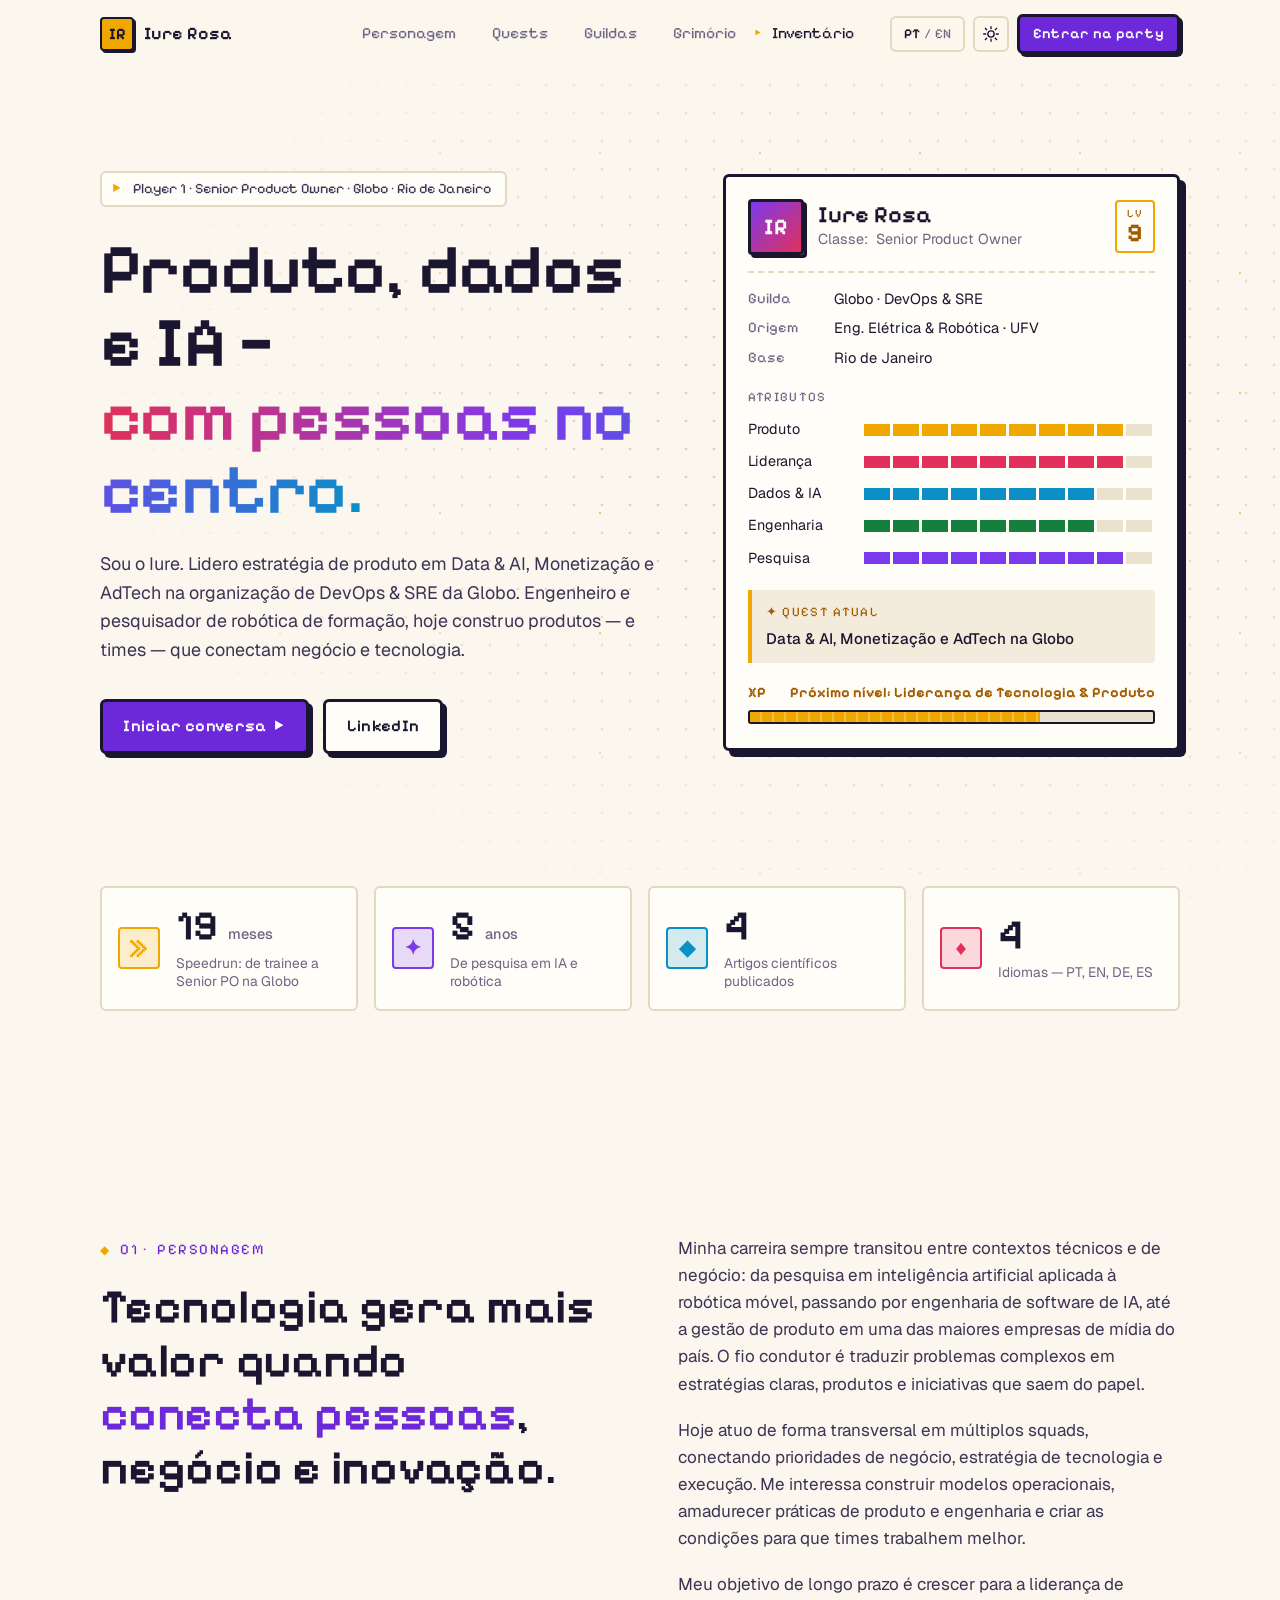
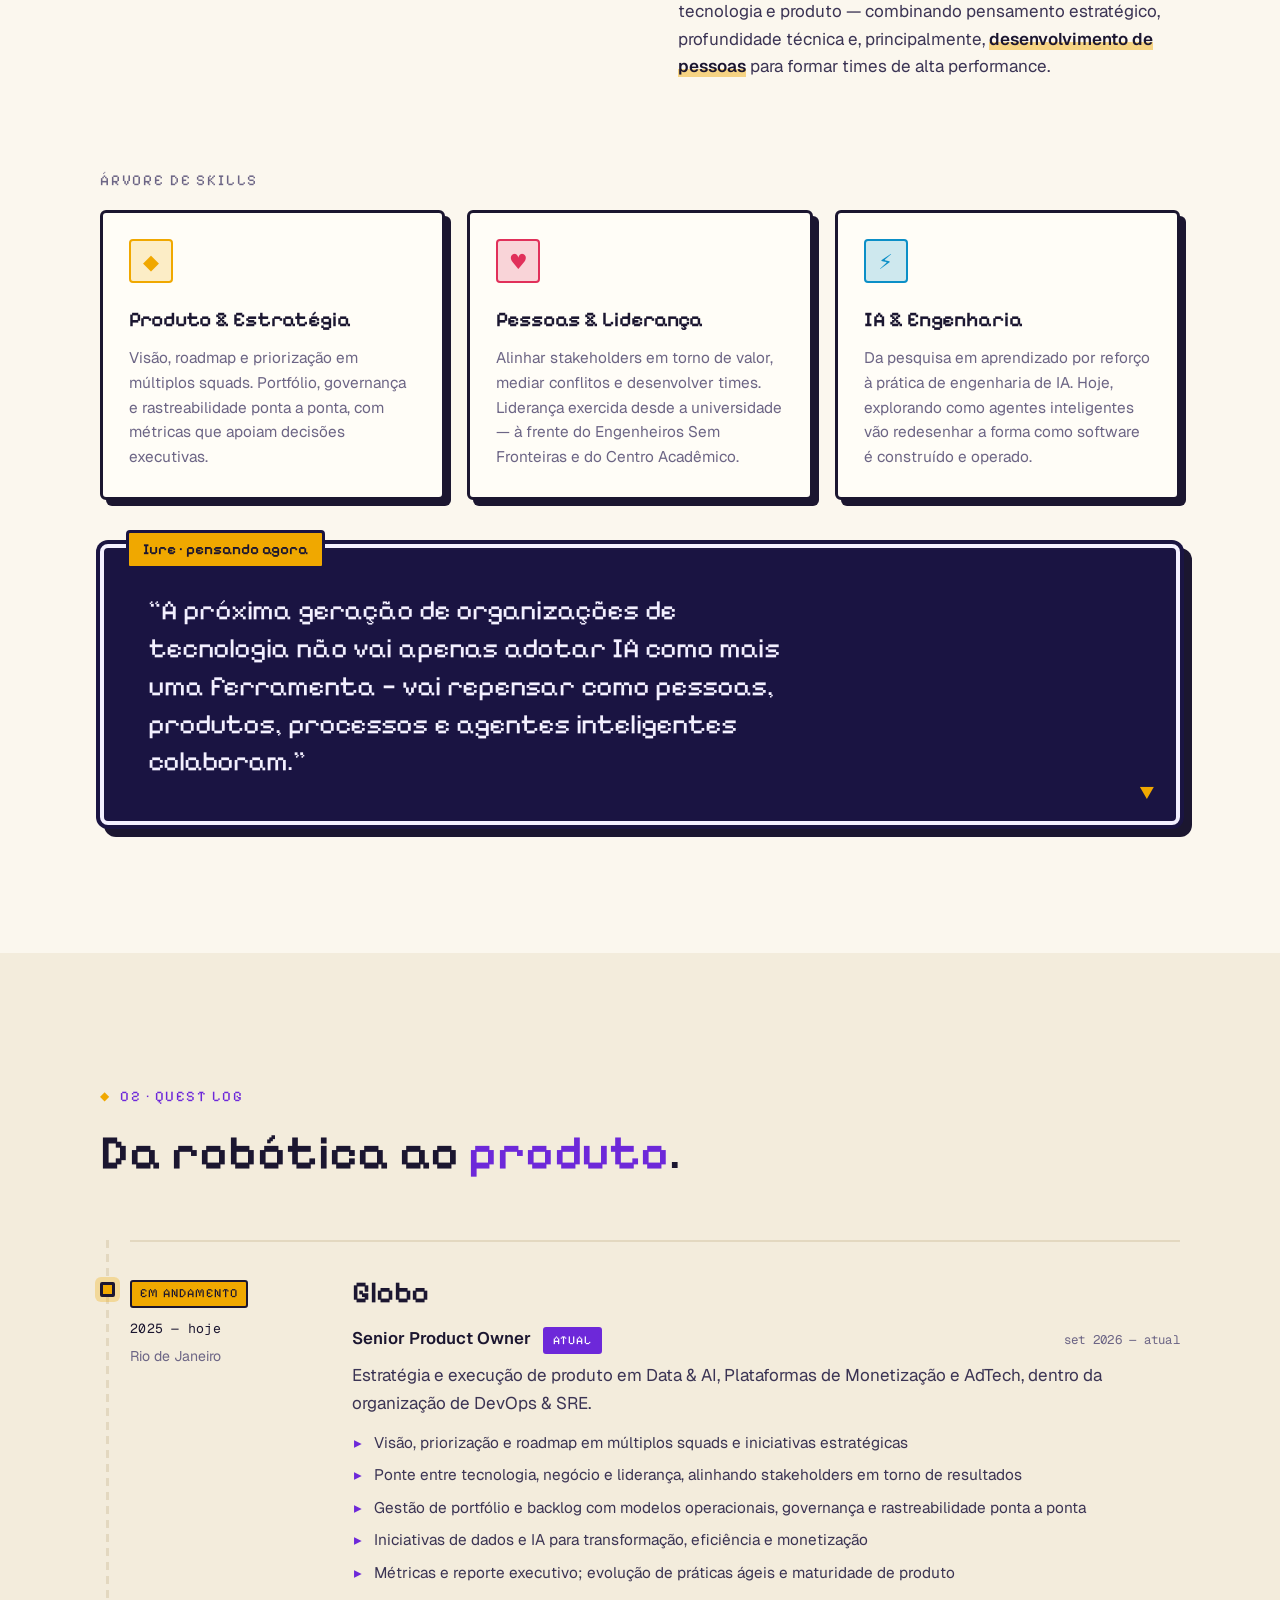
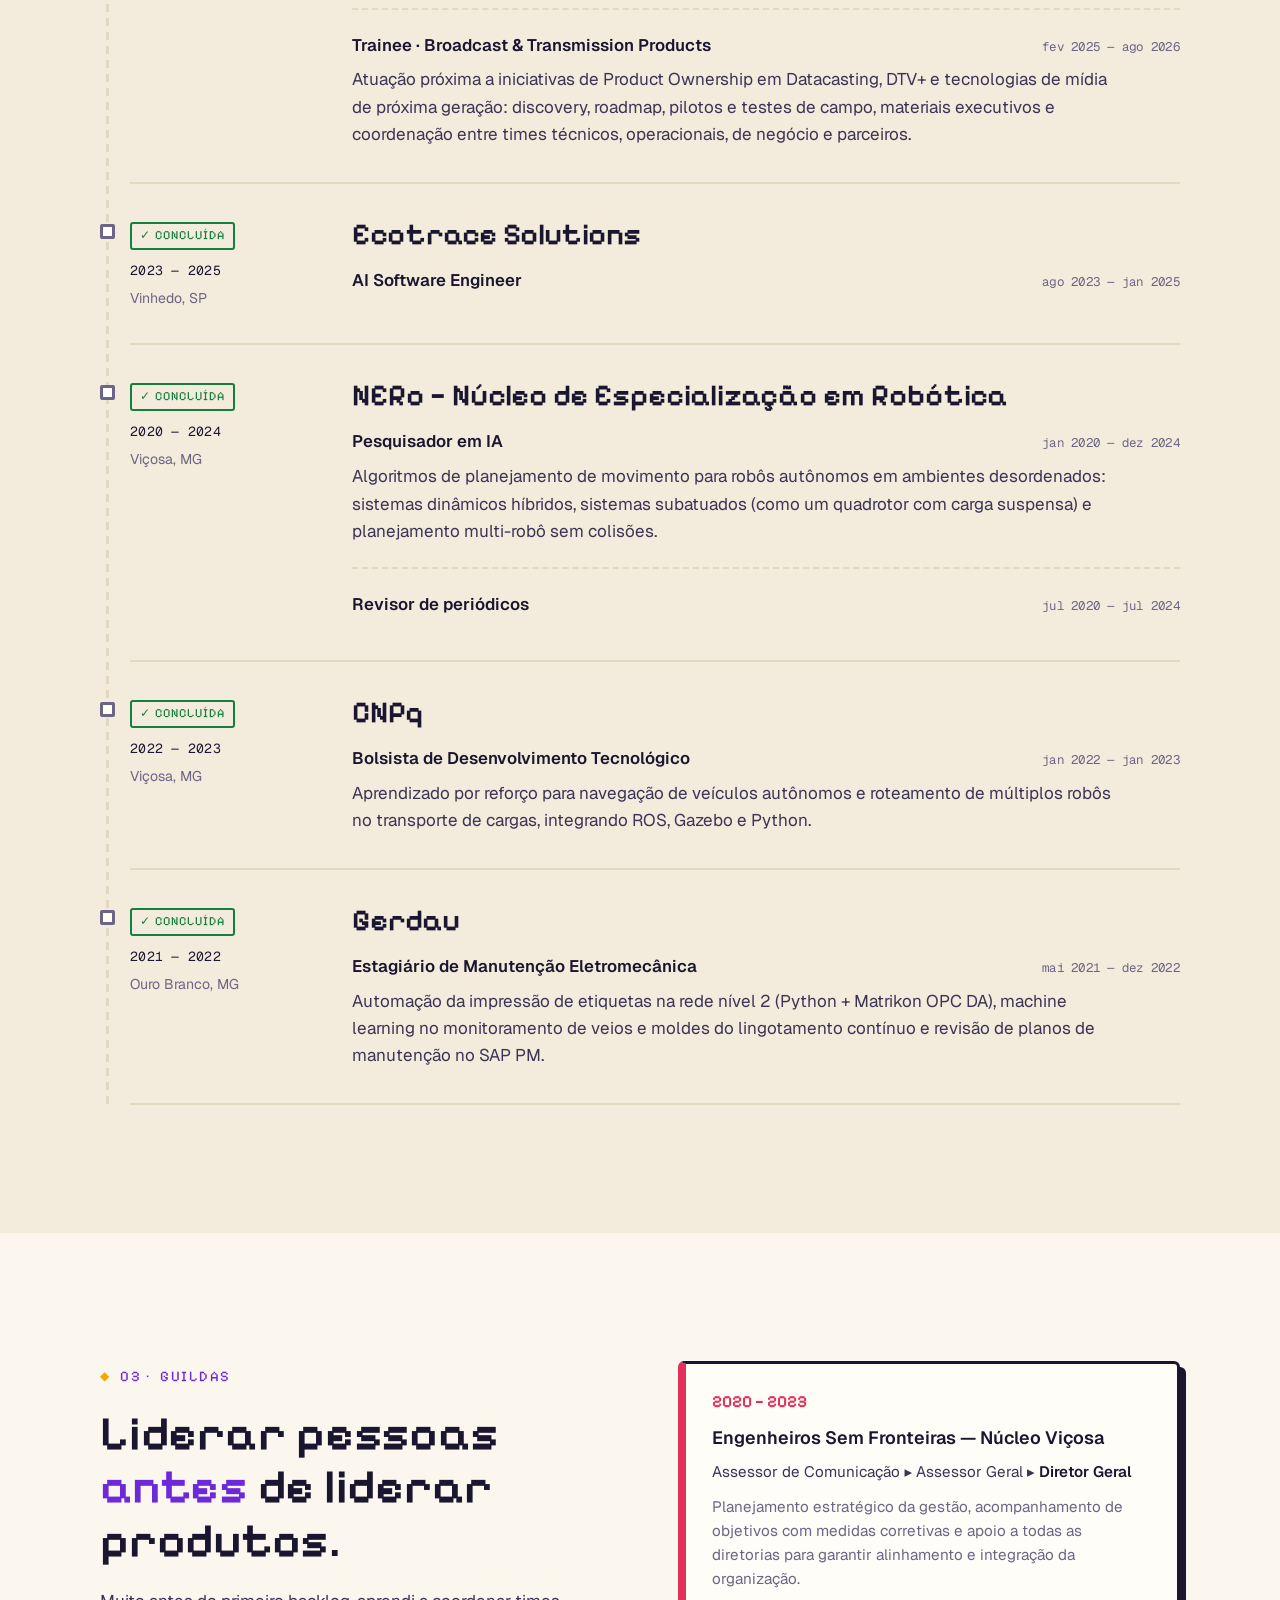
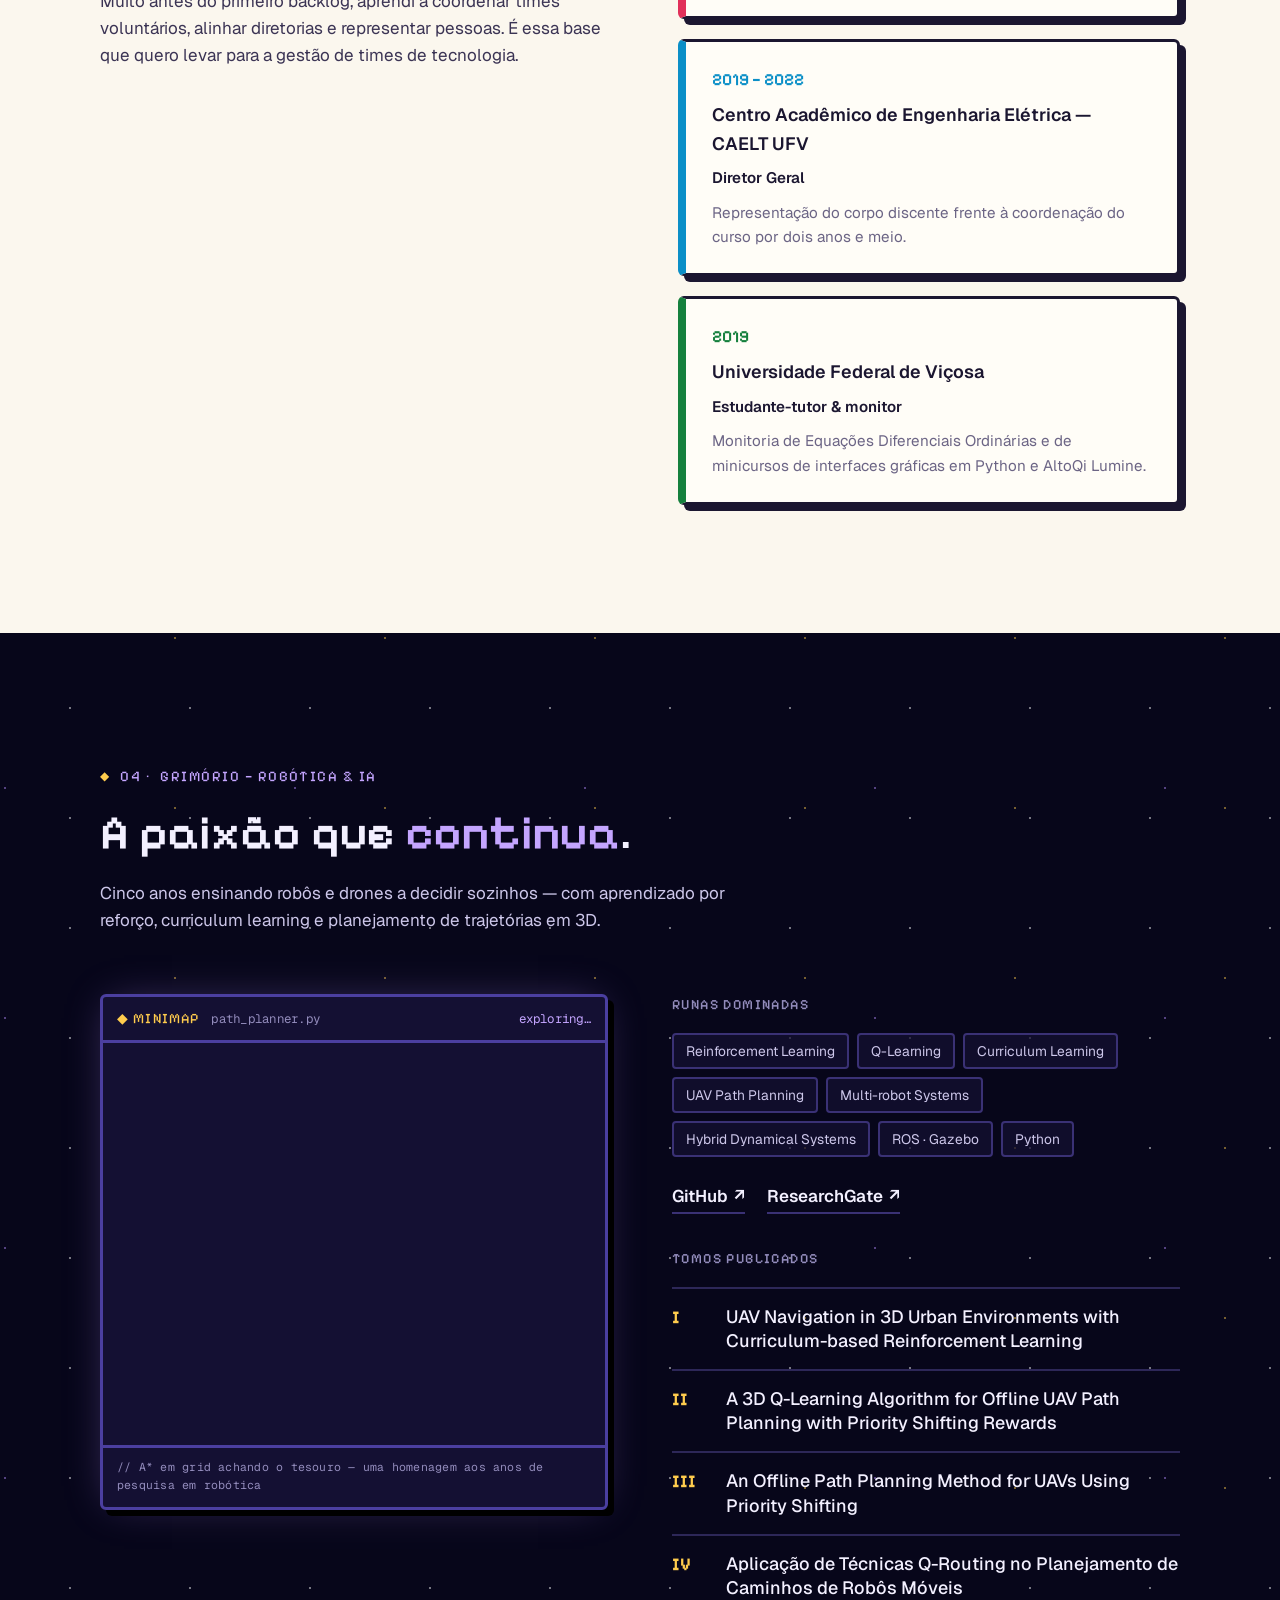
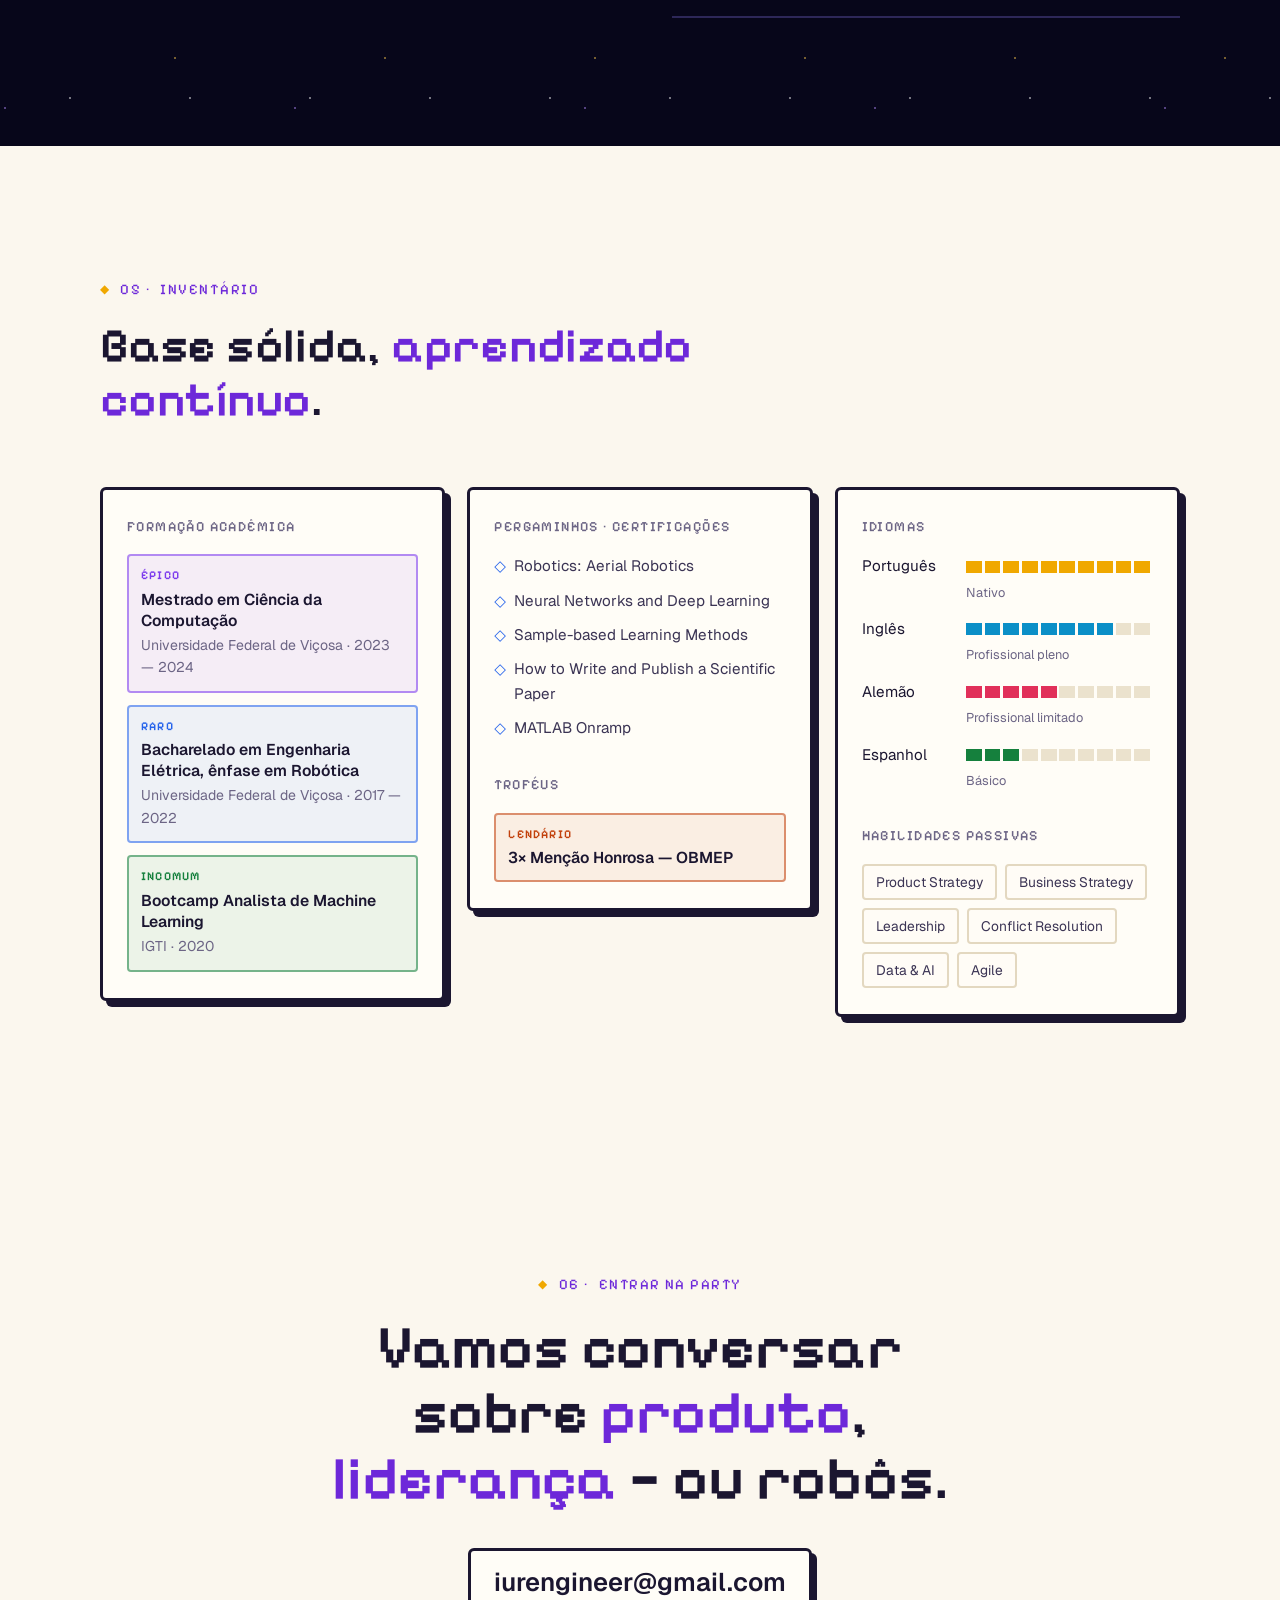
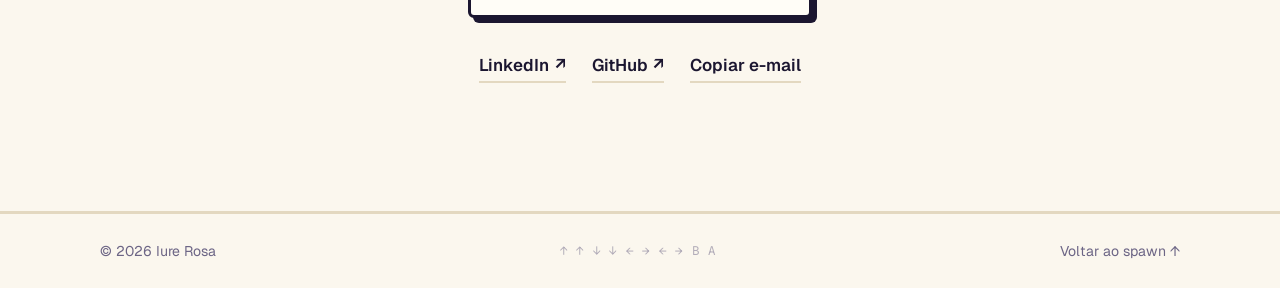
==== commit a148f3a5: "Redesign com tema RPG: ficha de personagem, quest log, guildas, grimório e inventário - Fonte pixela" ====
--- a/index.html
+++ b/index.html
@@ -8,11 +8,11 @@
   <meta property="og:title" content="Iure Rosa — Senior Product Owner">
   <meta property="og:description" content="Produto, Data & AI e liderança de times. Engenheiro e pesquisador de robótica de formação.">
   <meta property="og:type" content="website">
-  <meta name="theme-color" content="#f6f4ef">
+  <meta name="theme-color" content="#fbf7ee">
   <link rel="icon" href="favicon.svg" type="image/svg+xml">
   <link rel="preconnect" href="https://fonts.googleapis.com">
   <link rel="preconnect" href="https://fonts.gstatic.com" crossorigin>
-  <link href="https://fonts.googleapis.com/css2?family=Geist:wght@300;400;500;600&family=Geist+Mono:wght@400;500&family=Instrument+Serif:ital@0;1&display=swap" rel="stylesheet">
+  <link href="https://fonts.googleapis.com/css2?family=Geist:wght@300;400;500;600;700&family=Geist+Mono:wght@400;500&family=Pixelify+Sans:wght@400;500;600;700&display=swap" rel="stylesheet">
   <link rel="stylesheet" href="styles.css">
   <script>
     // Apply saved preferences before paint to avoid a flash
@@ -32,21 +32,21 @@
         <span class="brand__name">Iure Rosa</span>
       </a>
       <nav class="nav__links" aria-label="Seções">
-        <a href="#sobre"><span data-l="pt">Sobre</span><span data-l="en">About</span></a>
-        <a href="#trajetoria"><span data-l="pt">Trajetória</span><span data-l="en">Experience</span></a>
-        <a href="#lideranca"><span data-l="pt">Liderança</span><span data-l="en">Leadership</span></a>
-        <a href="#pesquisa"><span data-l="pt">Pesquisa</span><span data-l="en">Research</span></a>
-        <a href="#formacao"><span data-l="pt">Formação</span><span data-l="en">Education</span></a>
+        <a href="#sobre"><span data-l="pt">Personagem</span><span data-l="en">Character</span></a>
+        <a href="#trajetoria">Quests</a>
+        <a href="#lideranca"><span data-l="pt">Guildas</span><span data-l="en">Guilds</span></a>
+        <a href="#pesquisa"><span data-l="pt">Grimório</span><span data-l="en">Grimoire</span></a>
+        <a href="#formacao"><span data-l="pt">Inventário</span><span data-l="en">Inventory</span></a>
       </nav>
       <div class="nav__tools">
         <button class="chip" id="langToggle" type="button" aria-label="Mudar idioma / Change language">
           <span class="chip__opt" data-opt="pt">PT</span><span class="chip__sep">/</span><span class="chip__opt" data-opt="en">EN</span>
         </button>
         <button class="icon-btn" id="themeToggle" type="button" aria-label="Alternar tema">
-          <svg class="i-sun" viewBox="0 0 24 24" width="18" height="18" aria-hidden="true"><circle cx="12" cy="12" r="4.2" fill="none" stroke="currentColor" stroke-width="1.6"/><path d="M12 2.5v2.2M12 19.3v2.2M4.6 4.6l1.6 1.6M17.8 17.8l1.6 1.6M2.5 12h2.2M19.3 12h2.2M4.6 19.4l1.6-1.6M17.8 6.2l1.6-1.6" stroke="currentColor" stroke-width="1.6" stroke-linecap="round"/></svg>
-          <svg class="i-moon" viewBox="0 0 24 24" width="18" height="18" aria-hidden="true"><path d="M20 14.5A8 8 0 0 1 9.5 4a8 8 0 1 0 10.5 10.5Z" fill="none" stroke="currentColor" stroke-width="1.6" stroke-linejoin="round"/></svg>
+          <svg class="i-sun" viewBox="0 0 24 24" width="18" height="18" aria-hidden="true"><circle cx="12" cy="12" r="4.2" fill="none" stroke="currentColor" stroke-width="1.8"/><path d="M12 2.5v2.2M12 19.3v2.2M4.6 4.6l1.6 1.6M17.8 17.8l1.6 1.6M2.5 12h2.2M19.3 12h2.2M4.6 19.4l1.6-1.6M17.8 6.2l1.6-1.6" stroke="currentColor" stroke-width="1.8" stroke-linecap="square"/></svg>
+          <svg class="i-moon" viewBox="0 0 24 24" width="18" height="18" aria-hidden="true"><path d="M20 14.5A8 8 0 0 1 9.5 4a8 8 0 1 0 10.5 10.5Z" fill="none" stroke="currentColor" stroke-width="1.8" stroke-linejoin="round"/></svg>
         </button>
-        <a class="btn btn--sm" href="#contato"><span data-l="pt">Contato</span><span data-l="en">Contact</span></a>
+        <a class="btn btn--sm" href="#contato"><span data-l="pt">Entrar na party</span><span data-l="en">Join the party</span></a>
       </div>
     </div>
   </header>
@@ -56,7 +56,7 @@
     <section class="hero">
       <div class="wrap hero__grid">
         <div class="hero__text">
-          <p class="eyebrow reveal"><span class="dot"></span>Senior Product Owner · Globo · Rio de Janeiro</p>
+          <p class="eyebrow reveal"><span class="blink" aria-hidden="true">▶</span>Player 1 · Senior Product Owner · Globo · Rio de Janeiro</p>
           <h1 class="hero__title reveal">
             <span data-l="pt">Produto, dados e IA —<br><em>com pessoas no centro.</em></span>
             <span data-l="en">Product, data and AI —<br><em>with people at the center.</em></span>
@@ -66,40 +66,69 @@
             <span data-l="en">I'm Iure. I lead product strategy across Data &amp; AI, Monetization and AdTech within Globo's DevOps &amp; SRE organization. An engineer and robotics researcher by training, I now build products — and teams — that connect business and technology.</span>
           </p>
           <div class="hero__cta reveal">
-            <a class="btn" href="mailto:iurengineer@gmail.com"><span data-l="pt">Vamos conversar</span><span data-l="en">Let's talk</span> <span aria-hidden="true">→</span></a>
+            <a class="btn" href="mailto:iurengineer@gmail.com"><span data-l="pt">Iniciar conversa</span><span data-l="en">Start a conversation</span> <span aria-hidden="true">▶</span></a>
             <a class="btn btn--ghost" href="https://www.linkedin.com/in/iure-rosa/" target="_blank" rel="noopener">LinkedIn</a>
           </div>
         </div>
 
-        <figure class="planner reveal" aria-label="Animação de planejamento de caminho">
-          <div class="planner__bar">
-            <span class="planner__dots"><i></i><i></i><i></i></span>
-            <span class="mono">path_planner.py</span>
-            <span class="mono planner__status" id="plannerStatus">searching…</span>
-          </div>
-          <canvas id="planner" aria-hidden="true"></canvas>
-          <figcaption class="planner__cap mono">
-            <span data-l="pt">// planejamento de caminho em grid — uma homenagem aos anos de pesquisa em robótica</span>
-            <span data-l="en">// grid path planning — a nod to my years of robotics research</span>
-          </figcaption>
-        </figure>
-      </div>
-
+        <!-- Character sheet -->
+        <aside class="sheet panel reveal" id="sheet" aria-label="Ficha de personagem / Character sheet">
+          <div class="sheet__top">
+            <span class="sheet__avatar" aria-hidden="true">IR</span>
+            <div class="sheet__who">
+              <p class="sheet__name">Iure Rosa</p>
+              <p class="sheet__class"><span data-l="pt">Classe:</span><span data-l="en">Class:</span> Senior Product Owner</p>
+            </div>
+            <p class="sheet__lv"><small>LV</small><b id="lv">9</b></p>
+          </div>
+
+          <dl class="sheet__info">
+            <div><dt><span data-l="pt">Guilda</span><span data-l="en">Guild</span></dt><dd>Globo · DevOps &amp; SRE</dd></div>
+            <div><dt><span data-l="pt">Origem</span><span data-l="en">Origin</span></dt><dd><span data-l="pt">Eng. Elétrica &amp; Robótica · UFV</span><span data-l="en">Electrical Eng. &amp; Robotics · UFV</span></dd></div>
+            <div><dt>Base</dt><dd>Rio de Janeiro</dd></div>
+          </dl>
+
+          <p class="sheet__label"><span data-l="pt">Atributos</span><span data-l="en">Attributes</span></p>
+          <ul class="attrs">
+            <li style="--c: var(--xp)"><span><span data-l="pt">Produto</span><span data-l="en">Product</span></span><span class="pips" style="--n:9" role="img" aria-label="9/10"></span></li>
+            <li style="--c: var(--hp)"><span><span data-l="pt">Liderança</span><span data-l="en">Leadership</span></span><span class="pips" style="--n:9" role="img" aria-label="9/10"></span></li>
+            <li style="--c: var(--mp)"><span><span data-l="pt">Dados &amp; IA</span><span data-l="en">Data &amp; AI</span></span><span class="pips" style="--n:8" role="img" aria-label="8/10"></span></li>
+            <li style="--c: var(--uncommon)"><span><span data-l="pt">Engenharia</span><span data-l="en">Engineering</span></span><span class="pips" style="--n:8" role="img" aria-label="8/10"></span></li>
+            <li style="--c: var(--epic)"><span><span data-l="pt">Pesquisa</span><span data-l="en">Research</span></span><span class="pips" style="--n:9" role="img" aria-label="9/10"></span></li>
+          </ul>
+
+          <div class="sheet__quest">
+            <p class="sheet__label"><span data-l="pt">✦ Quest atual</span><span data-l="en">✦ Current quest</span></p>
+            <p><span data-l="pt">Data &amp; AI, Monetização e AdTech na Globo</span><span data-l="en">Data &amp; AI, Monetization and AdTech at Globo</span></p>
+          </div>
+
+          <div class="xp">
+            <div class="xp__head">
+              <span>XP</span>
+              <span><span data-l="pt">Próximo nível: Liderança de Tecnologia &amp; Produto</span><span data-l="en">Next level: Technology &amp; Product Leadership</span></span>
+            </div>
+            <div class="xp__bar" role="img" aria-label="72%"><span style="--v:.72"></span></div>
+          </div>
+        </aside>
+      </div>
+
+      <!-- Achievements -->
       <div class="wrap">
+        <p class="ach__title reveal"><span data-l="pt">★ Conquistas desbloqueadas</span><span data-l="en">★ Achievements unlocked</span></p>
         <dl class="stats reveal">
-          <div class="stat">
-            <dt><span data-l="pt">De trainee a Senior PO na Globo</span><span data-l="en">From trainee to Senior PO at Globo</span></dt>
+          <div class="stat" data-icon="»" style="--c: var(--xp)">
+            <dt><span data-l="pt">Speedrun: de trainee a Senior PO na Globo</span><span data-l="en">Speedrun: from trainee to Senior PO at Globo</span></dt>
             <dd>19 <small><span data-l="pt">meses</span><span data-l="en">months</span></small></dd>
           </div>
-          <div class="stat">
+          <div class="stat" data-icon="✦" style="--c: var(--epic)">
             <dt><span data-l="pt">De pesquisa em IA e robótica</span><span data-l="en">Of AI &amp; robotics research</span></dt>
             <dd>5 <small><span data-l="pt">anos</span><span data-l="en">years</span></small></dd>
           </div>
-          <div class="stat">
+          <div class="stat" data-icon="◆" style="--c: var(--mp)">
             <dt><span data-l="pt">Artigos científicos publicados</span><span data-l="en">Scientific papers published</span></dt>
             <dd>4</dd>
           </div>
-          <div class="stat">
+          <div class="stat" data-icon="♦" style="--c: var(--hp)">
             <dt><span data-l="pt">Idiomas — PT, EN, DE, ES</span><span data-l="en">Languages — PT, EN, DE, ES</span></dt>
             <dd>4</dd>
           </div>
@@ -107,11 +136,11 @@
       </div>
     </section>
 
-    <!-- SOBRE -->
+    <!-- PERSONAGEM / SOBRE -->
     <section class="section" id="sobre">
       <div class="wrap two-col">
         <header class="section__head reveal">
-          <p class="kicker mono">01 — <span data-l="pt">Sobre</span><span data-l="en">About</span></p>
+          <p class="kicker">01 · <span data-l="pt">Personagem</span><span data-l="en">Character</span></p>
           <h2 class="section__title">
             <span data-l="pt">Tecnologia gera mais valor quando <em>conecta pessoas</em>, negócio e inovação.</span>
             <span data-l="en">Technology creates the most value when it <em>connects people</em>, business and innovation.</span>
@@ -128,19 +157,20 @@
       </div>
 
       <div class="wrap">
+        <p class="sub-kicker reveal"><span data-l="pt">Árvore de skills</span><span data-l="en">Skill tree</span></p>
         <ul class="pillars">
-          <li class="pillar reveal">
-            <span class="pillar__num mono">A</span>
+          <li class="pillar panel reveal" style="--c: var(--xp)">
+            <span class="pillar__num" aria-hidden="true">◆</span>
             <h3><span data-l="pt">Produto &amp; Estratégia</span><span data-l="en">Product &amp; Strategy</span></h3>
             <p><span data-l="pt">Visão, roadmap e priorização em múltiplos squads. Portfólio, governança e rastreabilidade ponta a ponta, com métricas que apoiam decisões executivas.</span><span data-l="en">Vision, roadmap and prioritization across multiple squads. Portfolio, governance and end-to-end traceability, with metrics that support executive decisions.</span></p>
           </li>
-          <li class="pillar reveal">
-            <span class="pillar__num mono">B</span>
+          <li class="pillar panel reveal" style="--c: var(--hp)">
+            <span class="pillar__num" aria-hidden="true">♥</span>
             <h3><span data-l="pt">Pessoas &amp; Liderança</span><span data-l="en">People &amp; Leadership</span></h3>
             <p><span data-l="pt">Alinhar stakeholders em torno de valor, mediar conflitos e desenvolver times. Liderança exercida desde a universidade — à frente do Engenheiros Sem Fronteiras e do Centro Acadêmico.</span><span data-l="en">Aligning stakeholders around value, resolving conflicts and growing teams. Leadership practiced since university — heading Engineers Without Borders and the student association.</span></p>
           </li>
-          <li class="pillar reveal">
-            <span class="pillar__num mono">C</span>
+          <li class="pillar panel reveal" style="--c: var(--mp)">
+            <span class="pillar__num" aria-hidden="true">⚡</span>
             <h3><span data-l="pt">IA &amp; Engenharia</span><span data-l="en">AI &amp; Engineering</span></h3>
             <p><span data-l="pt">Da pesquisa em aprendizado por reforço à prática de engenharia de IA. Hoje, explorando como agentes inteligentes vão redesenhar a forma como software é construído e operado.</span><span data-l="en">From reinforcement learning research to AI engineering practice. Now exploring how intelligent agents will reshape the way software is built and operated.</span></p>
           </li>
@@ -148,21 +178,22 @@
       </div>
 
       <div class="wrap">
-        <aside class="callout reveal">
-          <p class="kicker mono"><span data-l="pt">Pensando agora</span><span data-l="en">Currently thinking about</span></p>
-          <p class="callout__text">
+        <aside class="dialog reveal">
+          <p class="dialog__name">Iure · <span data-l="pt">pensando agora</span><span data-l="en">currently thinking</span></p>
+          <p class="dialog__text">
             <span data-l="pt">“A próxima geração de organizações de tecnologia não vai apenas adotar IA como mais uma ferramenta — vai repensar como pessoas, produtos, processos e agentes inteligentes colaboram.”</span>
             <span data-l="en">“The next generation of technology organizations won't simply adopt AI as another tool — they'll rethink how people, products, processes and intelligent agents collaborate.”</span>
           </p>
+          <span class="dialog__next" aria-hidden="true">▼</span>
         </aside>
       </div>
     </section>
 
-    <!-- TRAJETÓRIA -->
+    <!-- QUESTS / TRAJETÓRIA -->
     <section class="section section--alt" id="trajetoria">
       <div class="wrap">
         <header class="section__head reveal">
-          <p class="kicker mono">02 — <span data-l="pt">Trajetória</span><span data-l="en">Experience</span></p>
+          <p class="kicker">02 · Quest log</p>
           <h2 class="section__title">
             <span data-l="pt">Da robótica ao <em>produto</em>.</span>
             <span data-l="en">From robotics to <em>product</em>.</span>
@@ -172,6 +203,7 @@
         <ol class="timeline">
           <li class="job job--featured reveal">
             <div class="job__meta">
+              <span class="qtag qtag--active"><span data-l="pt">Em andamento</span><span data-l="en">In progress</span></span>
               <span class="mono">2025 — <span data-l="pt">hoje</span><span data-l="en">now</span></span>
               <span class="job__place">Rio de Janeiro</span>
             </div>
@@ -204,6 +236,7 @@
 
           <li class="job reveal">
             <div class="job__meta">
+              <span class="qtag"><span data-l="pt">✓ Concluída</span><span data-l="en">✓ Completed</span></span>
               <span class="mono">2023 — 2025</span>
               <span class="job__place">Vinhedo, SP</span>
             </div>
@@ -220,6 +253,7 @@
 
           <li class="job reveal">
             <div class="job__meta">
+              <span class="qtag"><span data-l="pt">✓ Concluída</span><span data-l="en">✓ Completed</span></span>
               <span class="mono">2020 — 2024</span>
               <span class="job__place">Viçosa, MG</span>
             </div>
@@ -243,6 +277,7 @@
 
           <li class="job reveal">
             <div class="job__meta">
+              <span class="qtag"><span data-l="pt">✓ Concluída</span><span data-l="en">✓ Completed</span></span>
               <span class="mono">2022 — 2023</span>
               <span class="job__place">Viçosa, MG</span>
             </div>
@@ -260,6 +295,7 @@
 
           <li class="job reveal">
             <div class="job__meta">
+              <span class="qtag"><span data-l="pt">✓ Concluída</span><span data-l="en">✓ Completed</span></span>
               <span class="mono">2021 — 2022</span>
               <span class="job__place">Ouro Branco, MG</span>
             </div>
@@ -278,11 +314,11 @@
       </div>
     </section>
 
-    <!-- LIDERANÇA -->
+    <!-- GUILDAS / LIDERANÇA -->
     <section class="section" id="lideranca">
       <div class="wrap two-col">
         <header class="section__head reveal">
-          <p class="kicker mono">03 — <span data-l="pt">Liderança</span><span data-l="en">Leadership</span></p>
+          <p class="kicker">03 · <span data-l="pt">Guildas</span><span data-l="en">Guilds</span></p>
           <h2 class="section__title">
             <span data-l="pt">Liderar pessoas <em>antes</em> de liderar produtos.</span>
             <span data-l="en">Leading people <em>before</em> leading products.</span>
@@ -294,23 +330,23 @@
         </header>
 
         <div class="lead-cards">
-          <article class="lead-card reveal">
-            <p class="mono lead-card__date">2020 — 2023</p>
+          <article class="lead-card panel reveal" style="--c: var(--hp)">
+            <p class="lead-card__date">2020 — 2023</p>
             <h3><span data-l="pt">Engenheiros Sem Fronteiras — Núcleo Viçosa</span><span data-l="en">Engineers Without Borders — Viçosa Chapter</span></h3>
             <p class="lead-card__path">
-              <span data-l="pt">Assessor de Comunicação → Assessor Geral → <strong>Diretor Geral</strong></span>
-              <span data-l="en">Communications Advisor → General Advisor → <strong>Executive Director</strong></span>
+              <span data-l="pt">Assessor de Comunicação ▸ Assessor Geral ▸ <strong>Diretor Geral</strong></span>
+              <span data-l="en">Communications Advisor ▸ General Advisor ▸ <strong>Executive Director</strong></span>
             </p>
             <p><span data-l="pt">Planejamento estratégico da gestão, acompanhamento de objetivos com medidas corretivas e apoio a todas as diretorias para garantir alinhamento e integração da organização.</span><span data-l="en">Led strategic planning, tracked goals with corrective actions and supported every board area to keep the organization aligned and integrated.</span></p>
           </article>
-          <article class="lead-card reveal">
-            <p class="mono lead-card__date">2019 — 2022</p>
+          <article class="lead-card panel reveal" style="--c: var(--mp)">
+            <p class="lead-card__date">2019 — 2022</p>
             <h3><span data-l="pt">Centro Acadêmico de Engenharia Elétrica — CAELT UFV</span><span data-l="en">Electrical Engineering Student Association — CAELT UFV</span></h3>
             <p class="lead-card__path"><strong><span data-l="pt">Diretor Geral</span><span data-l="en">President</span></strong></p>
             <p><span data-l="pt">Representação do corpo discente frente à coordenação do curso por dois anos e meio.</span><span data-l="en">Represented the student body before the program's leadership for two and a half years.</span></p>
           </article>
-          <article class="lead-card reveal">
-            <p class="mono lead-card__date">2019</p>
+          <article class="lead-card panel reveal" style="--c: var(--uncommon)">
+            <p class="lead-card__date">2019</p>
             <h3><span data-l="pt">Universidade Federal de Viçosa</span><span data-l="en">Federal University of Viçosa</span></h3>
             <p class="lead-card__path"><strong><span data-l="pt">Estudante-tutor &amp; monitor</span><span data-l="en">Student tutor &amp; teaching assistant</span></strong></p>
             <p><span data-l="pt">Monitoria de Equações Diferenciais Ordinárias e de minicursos de interfaces gráficas em Python e AltoQi Lumine.</span><span data-l="en">Tutored Ordinary Differential Equations and assisted short courses on Python GUIs and AltoQi Lumine.</span></p>
@@ -319,11 +355,11 @@
       </div>
     </section>
 
-    <!-- PESQUISA -->
-    <section class="section section--ink" id="pesquisa">
+    <!-- GRIMÓRIO / PESQUISA -->
+    <section class="section section--night" id="pesquisa">
       <div class="wrap">
         <header class="section__head reveal">
-          <p class="kicker mono">04 — <span data-l="pt">Robótica &amp; IA</span><span data-l="en">Robotics &amp; AI</span></p>
+          <p class="kicker">04 · <span data-l="pt">Grimório — Robótica &amp; IA</span><span data-l="en">Grimoire — Robotics &amp; AI</span></p>
           <h2 class="section__title">
             <span data-l="pt">A paixão que <em>continua</em>.</span>
             <span data-l="en">The passion that <em>stays</em>.</span>
@@ -335,42 +371,57 @@
         </header>
 
         <div class="research">
-          <div class="research__themes reveal">
-            <h3 class="mono small-title"><span data-l="pt">Temas</span><span data-l="en">Themes</span></h3>
-            <ul class="tags">
-              <li>Reinforcement Learning</li>
-              <li>Q-Learning</li>
-              <li>Curriculum Learning</li>
-              <li>UAV Path Planning</li>
-              <li>Multi-robot Systems</li>
-              <li>Hybrid Dynamical Systems</li>
-              <li>ROS · Gazebo</li>
-              <li>Python</li>
-            </ul>
-            <div class="research__links">
-              <a class="link-arrow" href="https://github.com/bad-iuiu" target="_blank" rel="noopener">GitHub <span aria-hidden="true">↗</span></a>
-              <a class="link-arrow" href="https://www.researchgate.net/profile/Iure-Oliveira/research" target="_blank" rel="noopener">ResearchGate <span aria-hidden="true">↗</span></a>
-            </div>
-          </div>
-
-          <div class="research__pubs reveal">
-            <h3 class="mono small-title"><span data-l="pt">Publicações</span><span data-l="en">Publications</span></h3>
-            <ol class="pubs">
-              <li><span class="pubs__n mono">01</span><span>UAV Navigation in 3D Urban Environments with Curriculum-based Reinforcement Learning</span></li>
-              <li><span class="pubs__n mono">02</span><span>A 3D Q-Learning Algorithm for Offline UAV Path Planning with Priority Shifting Rewards</span></li>
-              <li><span class="pubs__n mono">03</span><span>An Offline Path Planning Method for UAVs Using Priority Shifting</span></li>
-              <li><span class="pubs__n mono">04</span><span lang="pt-BR">Aplicação de Técnicas Q-Routing no Planejamento de Caminhos de Robôs Móveis</span></li>
-            </ol>
+          <figure class="planner panel reveal" aria-label="Animação de planejamento de caminho">
+            <div class="planner__bar">
+              <span class="planner__title">◆ minimap</span>
+              <span class="mono">path_planner.py</span>
+              <span class="mono planner__status" id="plannerStatus">exploring…</span>
+            </div>
+            <canvas id="planner" aria-hidden="true"></canvas>
+            <figcaption class="planner__cap mono">
+              <span data-l="pt">// A* em grid achando o tesouro — uma homenagem aos anos de pesquisa em robótica</span>
+              <span data-l="en">// A* on a grid hunting for treasure — a nod to my years of robotics research</span>
+            </figcaption>
+          </figure>
+
+          <div class="research__side">
+            <div class="reveal">
+              <h3 class="small-title"><span data-l="pt">Runas dominadas</span><span data-l="en">Runes mastered</span></h3>
+              <ul class="tags">
+                <li>Reinforcement Learning</li>
+                <li>Q-Learning</li>
+                <li>Curriculum Learning</li>
+                <li>UAV Path Planning</li>
+                <li>Multi-robot Systems</li>
+                <li>Hybrid Dynamical Systems</li>
+                <li>ROS · Gazebo</li>
+                <li>Python</li>
+              </ul>
+              <div class="research__links">
+                <a class="link-arrow" href="https://github.com/bad-iuiu" target="_blank" rel="noopener">GitHub <span aria-hidden="true">↗</span></a>
+                <a class="link-arrow" href="https://www.researchgate.net/profile/Iure-Oliveira/research" target="_blank" rel="noopener">ResearchGate <span aria-hidden="true">↗</span></a>
+              </div>
+            </div>
+
+            <div class="reveal">
+              <h3 class="small-title small-title--gap"><span data-l="pt">Tomos publicados</span><span data-l="en">Published tomes</span></h3>
+              <ol class="pubs">
+                <li><span class="pubs__n">I</span><span>UAV Navigation in 3D Urban Environments with Curriculum-based Reinforcement Learning</span></li>
+                <li><span class="pubs__n">II</span><span>A 3D Q-Learning Algorithm for Offline UAV Path Planning with Priority Shifting Rewards</span></li>
+                <li><span class="pubs__n">III</span><span>An Offline Path Planning Method for UAVs Using Priority Shifting</span></li>
+                <li><span class="pubs__n">IV</span><span lang="pt-BR">Aplicação de Técnicas Q-Routing no Planejamento de Caminhos de Robôs Móveis</span></li>
+              </ol>
+            </div>
           </div>
         </div>
       </div>
     </section>
 
-    <!-- FORMAÇÃO -->
+    <!-- INVENTÁRIO / FORMAÇÃO -->
     <section class="section" id="formacao">
       <div class="wrap">
         <header class="section__head reveal">
-          <p class="kicker mono">05 — <span data-l="pt">Formação</span><span data-l="en">Education</span></p>
+          <p class="kicker">05 · <span data-l="pt">Inventário</span><span data-l="en">Inventory</span></p>
           <h2 class="section__title">
             <span data-l="pt">Base sólida, <em>aprendizado contínuo</em>.</span>
             <span data-l="en">Solid foundations, <em>continuous learning</em>.</span>
@@ -378,26 +429,29 @@
         </header>
 
         <div class="edu-grid">
-          <div class="edu reveal">
-            <h3 class="mono small-title"><span data-l="pt">Acadêmica</span><span data-l="en">Academic</span></h3>
-            <ul class="edu__list">
-              <li>
+          <div class="edu panel reveal">
+            <h3 class="small-title"><span data-l="pt">Formação acadêmica</span><span data-l="en">Academic gear</span></h3>
+            <ul class="items">
+              <li class="item" style="--r: var(--epic)">
+                <span class="item__rarity"><span data-l="pt">Épico</span><span data-l="en">Epic</span></span>
                 <strong><span data-l="pt">Mestrado em Ciência da Computação</span><span data-l="en">Master's, Computer Science</span></strong>
                 <span><span data-l="pt">Universidade Federal de Viçosa</span><span data-l="en">Federal University of Viçosa</span> · 2023 — 2024</span>
               </li>
-              <li>
+              <li class="item" style="--r: var(--rare)">
+                <span class="item__rarity"><span data-l="pt">Raro</span><span data-l="en">Rare</span></span>
                 <strong><span data-l="pt">Bacharelado em Engenharia Elétrica, ênfase em Robótica</span><span data-l="en">B.Eng. Electrical Engineering, Robotics track</span></strong>
                 <span><span data-l="pt">Universidade Federal de Viçosa</span><span data-l="en">Federal University of Viçosa</span> · 2017 — 2022</span>
               </li>
-              <li>
+              <li class="item" style="--r: var(--uncommon)">
+                <span class="item__rarity"><span data-l="pt">Incomum</span><span data-l="en">Uncommon</span></span>
                 <strong><span data-l="pt">Bootcamp Analista de Machine Learning</span><span data-l="en">Machine Learning Analyst Bootcamp</span></strong>
                 <span>IGTI · 2020</span>
               </li>
             </ul>
           </div>
 
-          <div class="edu reveal">
-            <h3 class="mono small-title"><span data-l="pt">Certificações</span><span data-l="en">Certifications</span></h3>
+          <div class="edu panel reveal">
+            <h3 class="small-title"><span data-l="pt">Pergaminhos · certificações</span><span data-l="en">Scrolls · certifications</span></h3>
             <ul class="edu__plain">
               <li>Robotics: Aerial Robotics</li>
               <li>Neural Networks and Deep Learning</li>
@@ -405,21 +459,24 @@
               <li>How to Write and Publish a Scientific Paper</li>
               <li>MATLAB Onramp</li>
             </ul>
-            <h3 class="mono small-title small-title--gap"><span data-l="pt">Reconhecimentos</span><span data-l="en">Honors</span></h3>
-            <ul class="edu__plain">
-              <li><span data-l="pt">3× Menção Honrosa — OBMEP</span><span data-l="en">3× Honorable Mention — Brazilian Math Olympiad (OBMEP)</span></li>
+            <h3 class="small-title small-title--gap"><span data-l="pt">Troféus</span><span data-l="en">Trophies</span></h3>
+            <ul class="items">
+              <li class="item" style="--r: var(--legend)">
+                <span class="item__rarity"><span data-l="pt">Lendário</span><span data-l="en">Legendary</span></span>
+                <strong><span data-l="pt">3× Menção Honrosa — OBMEP</span><span data-l="en">3× Honorable Mention — Brazilian Math Olympiad (OBMEP)</span></strong>
+              </li>
             </ul>
           </div>
 
-          <div class="edu reveal">
-            <h3 class="mono small-title"><span data-l="pt">Idiomas</span><span data-l="en">Languages</span></h3>
+          <div class="edu panel reveal">
+            <h3 class="small-title"><span data-l="pt">Idiomas</span><span data-l="en">Languages</span></h3>
             <ul class="langs">
-              <li><span><span data-l="pt">Português</span><span data-l="en">Portuguese</span></span><span class="meter" style="--v:1"></span><small><span data-l="pt">Nativo</span><span data-l="en">Native</span></small></li>
-              <li><span><span data-l="pt">Inglês</span><span data-l="en">English</span></span><span class="meter" style="--v:.85"></span><small><span data-l="pt">Profissional pleno</span><span data-l="en">Full professional</span></small></li>
-              <li><span><span data-l="pt">Alemão</span><span data-l="en">German</span></span><span class="meter" style="--v:.5"></span><small><span data-l="pt">Profissional limitado</span><span data-l="en">Limited working</span></small></li>
-              <li><span><span data-l="pt">Espanhol</span><span data-l="en">Spanish</span></span><span class="meter" style="--v:.3"></span><small><span data-l="pt">Básico</span><span data-l="en">Elementary</span></small></li>
+              <li style="--c: var(--xp)"><span><span data-l="pt">Português</span><span data-l="en">Portuguese</span></span><span class="pips" style="--n:10" role="img" aria-label="10/10"></span><small><span data-l="pt">Nativo</span><span data-l="en">Native</span></small></li>
+              <li style="--c: var(--mp)"><span><span data-l="pt">Inglês</span><span data-l="en">English</span></span><span class="pips" style="--n:8" role="img" aria-label="8/10"></span><small><span data-l="pt">Profissional pleno</span><span data-l="en">Full professional</span></small></li>
+              <li style="--c: var(--hp)"><span><span data-l="pt">Alemão</span><span data-l="en">German</span></span><span class="pips" style="--n:5" role="img" aria-label="5/10"></span><small><span data-l="pt">Profissional limitado</span><span data-l="en">Limited working</span></small></li>
+              <li style="--c: var(--uncommon)"><span><span data-l="pt">Espanhol</span><span data-l="en">Spanish</span></span><span class="pips" style="--n:3" role="img" aria-label="3/10"></span><small><span data-l="pt">Básico</span><span data-l="en">Elementary</span></small></li>
             </ul>
-            <h3 class="mono small-title small-title--gap"><span data-l="pt">Competências</span><span data-l="en">Core skills</span></h3>
+            <h3 class="small-title small-title--gap"><span data-l="pt">Habilidades passivas</span><span data-l="en">Passive skills</span></h3>
             <ul class="tags tags--plain">
               <li>Product Strategy</li>
               <li>Business Strategy</li>
@@ -433,10 +490,10 @@
       </div>
     </section>
 
-    <!-- CONTATO -->
+    <!-- PARTY / CONTATO -->
     <section class="section contact" id="contato">
       <div class="wrap contact__inner reveal">
-        <p class="kicker mono">06 — <span data-l="pt">Contato</span><span data-l="en">Contact</span></p>
+        <p class="kicker">06 · <span data-l="pt">Entrar na party</span><span data-l="en">Join the party</span></p>
         <h2 class="contact__title">
           <span data-l="pt">Vamos conversar sobre <em>produto</em>, <em>liderança</em> — ou robôs.</span>
           <span data-l="en">Let's talk <em>product</em>, <em>leadership</em> — or robots.</span>
@@ -454,8 +511,8 @@
   <footer class="footer">
     <div class="wrap footer__inner">
       <span>© <span id="year">2026</span> Iure Rosa</span>
-      <span class="mono">Rio de Janeiro, BR</span>
-      <a href="#top"><span data-l="pt">Voltar ao topo ↑</span><span data-l="en">Back to top ↑</span></a>
+      <span class="mono footer__cheat" title="Konami code">↑ ↑ ↓ ↓ ← → ← → B A</span>
+      <a href="#top"><span data-l="pt">Voltar ao spawn ↑</span><span data-l="en">Back to spawn ↑</span></a>
     </div>
   </footer>
 
--- a/styles.css
+++ b/styles.css
@@ -1,66 +1,103 @@
 /* ---------- Tokens ---------- */
 :root {
-  --bg: #f6f4ef;
-  --bg-alt: #efece4;
-  --surface: #fffdf8;
-  --ink: #17171a;
-  --ink-2: #3a3936;
-  --muted: #6b6862;
-  --line: #e2ddd2;
-  --accent: #d9481f;
-  --accent-soft: #f6dfd3;
-  --on-accent: #fffaf5;
-  --grid: #d9d4c8;
-  --wall: #2a2a2e;
-  --explored: rgba(217, 72, 31, .13);
-  --shadow: 0 1px 0 rgba(0,0,0,.03), 0 18px 40px -24px rgba(30,20,10,.25);
-
-  --serif: "Instrument Serif", "Iowan Old Style", Georgia, serif;
+  --bg: #fbf7ee;
+  --bg-alt: #f3ecdc;
+  --surface: #fffdf7;
+  --ink: #1b1630;
+  --ink-2: #3b3454;
+  --muted: #6c6585;
+  --line: #e3d8c0;
+  --frame: #1b1630;
+  --drop: #1b1630;
+  --accent: #6d28d9;
+  --accent-soft: #ede4ff;
+  --on-accent: #ffffff;
+  --track: #ebe2cd;
+
+  /* Game palette: bars & rarities */
+  --xp: #f0a800;
+  --xp-ink: #a15c00;
+  --hp: #e1305a;
+  --mp: #0b8fc7;
+  --epic: #7c3aed;
+  --rare: #2563eb;
+  --uncommon: #15803d;
+  --legend: #c2410c;
+
+  /* Minimap */
+  --grid: #ddd2bb;
+  --wall: #2b2547;
+  --explored: rgba(109, 40, 217, .14);
+
+  --pixel: "Pixelify Sans", "Geist Mono", ui-monospace, monospace;
   --sans: "Geist", ui-sans-serif, system-ui, -apple-system, "Segoe UI", sans-serif;
   --mono: "Geist Mono", ui-monospace, "SF Mono", Menlo, monospace;
 
   --wrap: 1160px;
   --gutter: clamp(16px, 4vw, 40px);
-  --radius: 18px;
+  --radius: 6px;
   color-scheme: light;
 }
 
 @media (prefers-color-scheme: dark) {
   :root:not([data-theme="light"]) {
-    --bg: #0e0f11;
-    --bg-alt: #131417;
-    --surface: #17181b;
-    --ink: #edebe6;
-    --ink-2: #cfccc5;
-    --muted: #96938b;
-    --line: #26272b;
-    --accent: #ff7a4d;
-    --accent-soft: #3a1f15;
-    --on-accent: #1a0d07;
-    --grid: #2b2c31;
-    --wall: #d6d3cb;
-    --explored: rgba(255, 122, 77, .14);
-    --shadow: 0 1px 0 rgba(255,255,255,.02), 0 24px 50px -28px rgba(0,0,0,.8);
+    --bg: #0d0b1a;
+    --bg-alt: #120f26;
+    --surface: #19153a;
+    --ink: #f3f0ff;
+    --ink-2: #cdc7ea;
+    --muted: #938cbc;
+    --line: #2d2758;
+    --frame: #4b3fa0;
+    --drop: #000000;
+    --accent: #c4a5ff;
+    --accent-soft: #2a2058;
+    --on-accent: #120b26;
+    --track: #2a2452;
+    --xp: #ffcc4d;
+    --xp-ink: #ffcc4d;
+    --hp: #ff5d7d;
+    --mp: #4dd9ff;
+    --epic: #b48cff;
+    --rare: #6aa8ff;
+    --uncommon: #5ee08a;
+    --legend: #ff9f43;
+    --grid: #2a2552;
+    --wall: #d9d3f5;
+    --explored: rgba(196, 165, 255, .16);
     color-scheme: dark;
   }
 }
-:root[data-theme="dark"] {
-  --bg: #0e0f11;
-  --bg-alt: #131417;
-  --surface: #17181b;
-  --ink: #edebe6;
-  --ink-2: #cfccc5;
-  --muted: #96938b;
-  --line: #26272b;
-  --accent: #ff7a4d;
-  --accent-soft: #3a1f15;
-  --on-accent: #1a0d07;
-  --grid: #2b2c31;
-  --wall: #d6d3cb;
-  --explored: rgba(255, 122, 77, .14);
-  --shadow: 0 1px 0 rgba(255,255,255,.02), 0 24px 50px -28px rgba(0,0,0,.8);
+:root[data-theme="dark"],
+.section--night {
+  --bg: #0d0b1a;
+  --bg-alt: #120f26;
+  --surface: #19153a;
+  --ink: #f3f0ff;
+  --ink-2: #cdc7ea;
+  --muted: #938cbc;
+  --line: #2d2758;
+  --frame: #4b3fa0;
+  --drop: #000000;
+  --accent: #c4a5ff;
+  --accent-soft: #2a2058;
+  --on-accent: #120b26;
+  --track: #2a2452;
+  --xp: #ffcc4d;
+  --xp-ink: #ffcc4d;
+  --hp: #ff5d7d;
+  --mp: #4dd9ff;
+  --epic: #b48cff;
+  --rare: #6aa8ff;
+  --uncommon: #5ee08a;
+  --legend: #ff9f43;
+  --grid: #2a2552;
+  --wall: #d9d3f5;
+  --explored: rgba(196, 165, 255, .16);
   color-scheme: dark;
 }
+/* The grimoire band is always night — a touch deeper than the dark theme */
+.section--night { --bg: #07061a; --surface: #141033; }
 
 /* ---------- Language switch ---------- */
 html[data-lang="pt"] [data-l="en"],
@@ -82,51 +119,60 @@
 }
 img, svg, canvas { display: block; max-width: 100%; }
 a { color: inherit; text-decoration: none; }
-h1, h2, h3, h4 { margin: 0; font-weight: 500; }
+h1, h2, h3, h4 { margin: 0; font-weight: 600; }
 p { margin: 0; }
 ul, ol { margin: 0; padding: 0; list-style: none; }
-em { font-style: italic; }
 strong { font-weight: 600; }
-::selection { background: var(--accent); color: var(--on-accent); }
-:focus-visible { outline: 2px solid var(--accent); outline-offset: 3px; border-radius: 6px; }
+::selection { background: var(--xp); color: #1b1630; }
+:focus-visible { outline: 3px solid var(--xp); outline-offset: 3px; }
 
 .wrap { width: 100%; max-width: var(--wrap); margin: 0 auto; padding: 0 var(--gutter); }
 .mono { font-family: var(--mono); font-size: .78rem; letter-spacing: .02em; }
 
 .skip {
   position: absolute; left: 12px; top: -60px; z-index: 100;
-  background: var(--ink); color: var(--bg); padding: 8px 14px; border-radius: 8px;
+  background: var(--ink); color: var(--bg); padding: 8px 14px;
 }
 .skip:focus { top: 12px; }
+
+/* Chunky retro panel: hard border + hard drop shadow */
+.panel {
+  background: var(--surface);
+  border: 3px solid var(--frame);
+  border-radius: var(--radius);
+  box-shadow: 6px 6px 0 var(--drop);
+}
 
 /* ---------- Buttons ---------- */
 .btn {
-  display: inline-flex; align-items: center; gap: .5em;
-  padding: .85em 1.35em;
-  border-radius: 999px;
-  background: var(--ink); color: var(--bg);
-  font-weight: 500; font-size: .95rem;
-  border: 1px solid var(--ink);
-  transition: transform .2s ease, background-color .2s ease, color .2s ease, border-color .2s ease;
-}
-.btn:hover { background: var(--accent); border-color: var(--accent); color: var(--on-accent); transform: translateY(-1px); }
-.btn--ghost { background: transparent; color: var(--ink); border-color: var(--line); }
-.btn--ghost:hover { background: var(--surface); color: var(--ink); border-color: var(--ink); }
-.btn--sm { padding: .55em 1.05em; font-size: .85rem; }
+  display: inline-flex; align-items: center; gap: .55em;
+  padding: .7em 1.25em;
+  border-radius: var(--radius);
+  background: var(--accent); color: var(--on-accent);
+  font-family: var(--pixel); font-weight: 600; font-size: 1.02rem; letter-spacing: .02em;
+  border: 3px solid var(--frame);
+  box-shadow: 4px 4px 0 var(--drop);
+  transition: transform .12s ease, box-shadow .12s ease, background-color .2s ease;
+}
+.btn:hover { transform: translate(-2px, -2px); box-shadow: 6px 6px 0 var(--drop); }
+.btn:active { transform: translate(4px, 4px); box-shadow: 0 0 0 var(--drop); }
+.btn--ghost { background: var(--surface); color: var(--ink); }
+.btn--sm { padding: .4em .9em; font-size: .9rem; box-shadow: 3px 3px 0 var(--drop); }
+.btn--sm:hover { box-shadow: 4px 4px 0 var(--drop); }
 
 .icon-btn, .chip {
   display: inline-flex; align-items: center; justify-content: center;
-  height: 36px; border-radius: 999px;
-  border: 1px solid var(--line); background: transparent; color: var(--ink);
+  height: 36px; border-radius: var(--radius);
+  border: 2px solid var(--line); background: transparent; color: var(--ink);
   cursor: pointer; transition: border-color .2s, background-color .2s;
 }
 .icon-btn { width: 36px; }
 .icon-btn:hover, .chip:hover { border-color: var(--ink); }
-.chip { padding: 0 12px; gap: 4px; font-family: var(--mono); font-size: .75rem; }
+.chip { padding: 0 12px; gap: 4px; font-family: var(--pixel); font-size: .85rem; }
 .chip__sep { color: var(--muted); }
 .chip__opt { color: var(--muted); transition: color .2s; }
 html[data-lang="pt"] .chip__opt[data-opt="pt"],
-html[data-lang="en"] .chip__opt[data-opt="en"] { color: var(--ink); font-weight: 500; }
+html[data-lang="en"] .chip__opt[data-opt="en"] { color: var(--ink); font-weight: 600; }
 
 .i-moon { display: none; }
 :root[data-theme="dark"] .i-sun { display: none; }
@@ -138,38 +184,47 @@
 
 .link-arrow {
   display: inline-flex; align-items: center; gap: .35em;
-  font-weight: 500; border-bottom: 1px solid var(--line); padding-bottom: 2px;
+  font-weight: 600; border-bottom: 2px solid var(--line); padding-bottom: 2px;
   transition: border-color .2s, color .2s;
 }
 .link-arrow:hover { color: var(--accent); border-color: var(--accent); }
-.link-btn { background: none; border: 0; border-bottom: 1px solid var(--line); font: inherit; color: inherit; cursor: pointer; padding: 0 0 2px; }
+.link-btn { background: none; border: 0; border-bottom: 2px solid var(--line); font: inherit; font-weight: 600; color: inherit; cursor: pointer; padding: 0 0 2px; }
+
+.blink { color: var(--xp); animation: blink 1.1s steps(1) infinite; }
+@keyframes blink { 50% { opacity: 0; } }
 
 /* ---------- Nav ---------- */
 .nav {
   position: sticky; top: 0; z-index: 50;
-  background: color-mix(in srgb, var(--bg) 82%, transparent);
+  background: color-mix(in srgb, var(--bg) 85%, transparent);
   backdrop-filter: saturate(1.4) blur(14px);
   -webkit-backdrop-filter: saturate(1.4) blur(14px);
-  border-bottom: 1px solid transparent;
+  border-bottom: 3px solid transparent;
   transition: border-color .3s, background-color .3s;
 }
 .nav.is-scrolled { border-bottom-color: var(--line); }
 .nav__inner { display: flex; align-items: center; gap: 24px; height: 68px; }
-.brand { display: flex; align-items: center; gap: 10px; font-weight: 500; }
+.brand { display: flex; align-items: center; gap: 10px; font-family: var(--pixel); font-weight: 600; font-size: 1.1rem; }
 .brand__mark {
-  display: grid; place-items: center; width: 32px; height: 32px; border-radius: 9px;
-  background: var(--ink); color: var(--bg);
-  font-family: var(--serif); font-size: 1.05rem; letter-spacing: .02em;
-}
-.nav__links { display: flex; gap: 4px; margin-left: auto; }
+  display: grid; place-items: center; width: 34px; height: 34px; border-radius: 4px;
+  background: var(--xp); color: #1b1630; border: 2px solid var(--frame);
+  box-shadow: 2px 2px 0 var(--drop);
+  font-family: var(--pixel); font-weight: 700; font-size: 1rem;
+}
+.nav__links { display: flex; gap: 2px; margin-left: auto; }
 .nav__links a {
-  padding: 6px 12px; border-radius: 999px; font-size: .9rem; color: var(--muted);
-  transition: color .2s, background-color .2s;
-}
-.nav__links a:hover, .nav__links a.is-active { color: var(--ink); background: var(--surface); }
+  position: relative; padding: 6px 12px 6px 22px; font-family: var(--pixel); font-size: .98rem; color: var(--muted);
+  transition: color .15s;
+}
+.nav__links a::before {
+  content: "▶"; position: absolute; left: 6px; top: 50%; transform: translateY(-50%);
+  font-size: .62rem; color: var(--xp); opacity: 0; transition: opacity .15s;
+}
+.nav__links a:hover, .nav__links a.is-active { color: var(--ink); }
+.nav__links a:hover::before, .nav__links a.is-active::before { opacity: 1; }
 .nav__tools { display: flex; align-items: center; gap: 8px; }
 
-@media (max-width: 860px) {
+@media (max-width: 920px) {
   .nav__links { display: none; }
   .nav__tools { margin-left: auto; }
 }
@@ -178,79 +233,144 @@
 }
 
 /* ---------- Hero ---------- */
-.hero { padding: clamp(48px, 9vw, 110px) 0 clamp(56px, 8vw, 96px); position: relative; }
+.hero { padding: clamp(44px, 8vw, 100px) 0 clamp(56px, 8vw, 96px); position: relative; }
 .hero::before {
   content: ""; position: absolute; inset: 0; z-index: -1; pointer-events: none;
-  background-image: radial-gradient(var(--grid) 1px, transparent 1px);
-  background-size: 28px 28px;
-  mask-image: radial-gradient(ellipse 80% 60% at 70% 30%, #000 20%, transparent 75%);
-  -webkit-mask-image: radial-gradient(ellipse 80% 60% at 70% 30%, #000 20%, transparent 75%);
-  opacity: .7;
-}
-.hero__grid { display: grid; grid-template-columns: 1.15fr .85fr; gap: clamp(32px, 5vw, 72px); align-items: center; }
+  background-image:
+    radial-gradient(var(--grid) 1.5px, transparent 1.6px),
+    radial-gradient(color-mix(in srgb, var(--xp) 70%, transparent) 1.2px, transparent 1.3px);
+  background-size: 28px 28px, 160px 120px;
+  background-position: 0 0, 40px 22px;
+  mask-image: radial-gradient(ellipse 85% 70% at 70% 35%, #000 25%, transparent 78%);
+  -webkit-mask-image: radial-gradient(ellipse 85% 70% at 70% 35%, #000 25%, transparent 78%);
+}
+.hero__grid { display: grid; grid-template-columns: 1.1fr .9fr; gap: clamp(32px, 5vw, 72px); align-items: center; }
 .eyebrow {
   display: inline-flex; align-items: center; gap: 10px;
-  font-family: var(--mono); font-size: .78rem; color: var(--muted);
-  padding: 6px 12px 6px 10px; border: 1px solid var(--line); border-radius: 999px; background: var(--surface);
-}
-.dot { width: 8px; height: 8px; border-radius: 50%; background: var(--accent); box-shadow: 0 0 0 4px var(--accent-soft); animation: pulse 2.4s ease-in-out infinite; }
-@keyframes pulse { 50% { box-shadow: 0 0 0 7px transparent; } }
+  font-family: var(--pixel); font-size: .9rem; color: var(--ink-2);
+  padding: 6px 14px 6px 12px; border: 2px solid var(--line); border-radius: var(--radius); background: var(--surface);
+}
 
 .hero__title {
-  font-family: var(--serif); font-weight: 400;
-  font-size: clamp(2.6rem, 6.4vw, 5.1rem);
-  line-height: 1.02; letter-spacing: -.02em;
-  margin: 26px 0 26px;
-}
-.hero__title em, .section__title em, .contact__title em { color: var(--accent); }
+  font-family: var(--pixel); font-weight: 600;
+  font-size: clamp(2.4rem, 5.6vw, 4.4rem);
+  line-height: 1.04; letter-spacing: -.01em;
+  margin: 26px 0 24px;
+}
+.hero__title em {
+  font-style: normal;
+  background: linear-gradient(90deg, var(--hp), var(--epic) 55%, var(--mp));
+  -webkit-background-clip: text; background-clip: text; color: transparent;
+}
+.section__title em, .contact__title em { font-style: normal; color: var(--accent); }
 .hero__lead { font-size: clamp(1.02rem, 1.4vw, 1.14rem); color: var(--ink-2); max-width: 58ch; }
-.hero__cta { display: flex; flex-wrap: wrap; gap: 12px; margin-top: 34px; }
-
-/* Planner card */
-.planner {
-  margin: 0; background: var(--surface); border: 1px solid var(--line);
-  border-radius: var(--radius); box-shadow: var(--shadow); overflow: hidden;
-}
-.planner__bar {
-  display: flex; align-items: center; gap: 12px;
-  padding: 12px 16px; border-bottom: 1px solid var(--line); color: var(--muted);
-}
-.planner__dots { display: flex; gap: 6px; }
-.planner__dots i { width: 9px; height: 9px; border-radius: 50%; background: var(--line); }
-.planner__status { margin-left: auto; color: var(--accent); }
-#planner { width: 100%; aspect-ratio: 4 / 3.2; }
-.planner__cap { padding: 12px 16px 14px; color: var(--muted); border-top: 1px solid var(--line); font-size: .72rem; }
-
-/* Stats */
-.stats {
-  display: grid; grid-template-columns: repeat(4, 1fr);
-  margin: clamp(56px, 8vw, 96px) 0 0;
-  border-top: 1px solid var(--line);
-}
-.stat { padding: 24px 24px 0 0; display: flex; flex-direction: column-reverse; gap: 6px; }
-.stat + .stat { padding-left: 24px; border-left: 1px solid var(--line); }
-.stat dt { color: var(--muted); font-size: .9rem; }
-.stat dd { margin: 0; font-family: var(--serif); font-size: clamp(2.4rem, 4.4vw, 3.4rem); line-height: 1; }
-.stat dd small { font-family: var(--sans); font-size: .95rem; color: var(--muted); margin-left: 2px; }
-
-@media (max-width: 900px) {
+.hero__cta { display: flex; flex-wrap: wrap; gap: 14px; margin-top: 34px; }
+
+/* Character sheet */
+.sheet { padding: 22px 22px 24px; position: relative; }
+.sheet__top { display: grid; grid-template-columns: auto 1fr auto; gap: 14px; align-items: center; padding-bottom: 16px; border-bottom: 2px dashed var(--line); }
+.sheet__avatar {
+  display: grid; place-items: center; width: 56px; height: 56px; border-radius: 4px;
+  background: linear-gradient(135deg, var(--epic), var(--hp));
+  color: #fff; font-family: var(--pixel); font-weight: 700; font-size: 1.4rem;
+  border: 3px solid var(--frame); box-shadow: 3px 3px 0 var(--drop);
+}
+.sheet__name { font-family: var(--pixel); font-size: 1.45rem; font-weight: 600; line-height: 1.1; }
+.sheet__class { color: var(--muted); font-size: .9rem; }
+.sheet__class span { margin-right: 4px; }
+.sheet__lv {
+  display: flex; flex-direction: column; align-items: center; line-height: 1;
+  padding: 6px 10px; border: 2px solid var(--xp); border-radius: 4px; color: var(--xp-ink);
+  font-family: var(--pixel);
+}
+.sheet__lv small { font-size: .7rem; letter-spacing: .1em; }
+.sheet__lv b { font-size: 1.6rem; font-weight: 700; }
+.sheet__info { margin: 14px 0 18px; display: grid; gap: 6px; }
+.sheet__info div { display: grid; grid-template-columns: 76px 1fr; gap: 10px; font-size: .92rem; }
+.sheet__info dt { color: var(--muted); font-family: var(--pixel); }
+.sheet__info dd { margin: 0; }
+.sheet__label { font-family: var(--pixel); font-size: .82rem; text-transform: uppercase; letter-spacing: .1em; color: var(--muted); margin-bottom: 10px; }
+.attrs { display: grid; gap: 9px; }
+.attrs li { display: grid; grid-template-columns: 104px 1fr; gap: 12px; align-items: center; font-size: .9rem; }
+.sheet__quest { margin-top: 20px; padding: 12px 14px; background: var(--bg-alt); border-left: 4px solid var(--xp); border-radius: 0 4px 4px 0; }
+.sheet__quest .sheet__label { margin-bottom: 4px; color: var(--xp-ink); }
+.sheet__quest p:last-child { font-size: .95rem; font-weight: 500; }
+.xp { margin-top: 18px; }
+.xp__head { display: flex; gap: 10px; justify-content: space-between; align-items: baseline; font-size: .8rem; color: var(--muted); margin-bottom: 6px; }
+.xp__head span:first-child { font-family: var(--pixel); color: var(--xp-ink); font-size: .9rem; font-weight: 700; }
+.xp__head span:last-child { text-align: right; }
+.xp__bar { height: 14px; background: var(--track); border: 2px solid var(--frame); border-radius: 3px; overflow: hidden; }
+.xp__bar span {
+  display: block; height: 100%; width: calc(var(--v) * 100%);
+  background: repeating-linear-gradient(90deg, var(--xp) 0 10px, color-mix(in srgb, var(--xp) 75%, #fff) 10px 12px);
+  transition: width 1.4s cubic-bezier(.2,.7,.2,1) .3s;
+}
+
+/* Segmented "pip" bars, shared by attributes and languages */
+.pips {
+  position: relative; height: 12px; background: var(--track);
+  -webkit-mask: repeating-linear-gradient(90deg, #000 0 calc(10% - 3px), transparent calc(10% - 3px) 10%);
+  mask: repeating-linear-gradient(90deg, #000 0 calc(10% - 3px), transparent calc(10% - 3px) 10%);
+}
+.pips::after {
+  content: ""; position: absolute; inset: 0; width: calc(var(--n) * 10%);
+  background: var(--c, var(--accent));
+  transition: width 1s steps(10, end) .2s;
+}
+.js .reveal:not(.is-in) .pips::after,
+.js .reveal:not(.is-in) .xp__bar span { width: 0; }
+
+/* Achievements */
+.ach__title {
+  margin: clamp(56px, 8vw, 92px) 0 16px;
+  font-family: var(--pixel); font-size: .95rem; text-transform: uppercase; letter-spacing: .12em; color: var(--xp-ink);
+}
+.stats { display: grid; grid-template-columns: repeat(4, 1fr); gap: 16px; margin: 0; }
+.stat {
+  position: relative; display: flex; flex-direction: column-reverse; gap: 6px;
+  padding: 18px 18px 18px 74px; min-height: 92px; justify-content: center;
+  background: var(--surface); border: 2px solid var(--line); border-radius: var(--radius);
+  transition: border-color .2s, transform .2s;
+}
+.stat:hover { border-color: var(--c); transform: translateY(-3px); }
+.stat::before {
+  content: attr(data-icon); position: absolute; left: 16px; top: 50%; transform: translateY(-50%);
+  display: grid; place-items: center; width: 42px; height: 42px; border-radius: 4px;
+  background: color-mix(in srgb, var(--c) 18%, transparent); color: var(--c);
+  border: 2px solid var(--c); font-family: var(--pixel); font-size: 1.3rem; font-weight: 700;
+}
+.stat dt { color: var(--muted); font-size: .86rem; line-height: 1.35; }
+.stat dd { margin: 0; font-family: var(--pixel); font-weight: 600; font-size: clamp(2rem, 3.4vw, 2.6rem); line-height: 1; }
+.stat dd small { font-family: var(--sans); font-size: .9rem; font-weight: 500; color: var(--muted); margin-left: 2px; }
+
+@media (max-width: 960px) {
   .hero__grid { grid-template-columns: 1fr; }
-  .planner { max-width: 560px; }
+  .sheet { max-width: 560px; }
   .stats { grid-template-columns: repeat(2, 1fr); }
-  .stat:nth-child(3) { padding-left: 0; border-left: 0; }
-  .stat:nth-child(n+3) { border-top: 1px solid var(--line); margin-top: 24px; }
+}
+@media (max-width: 520px) {
+  .stats { grid-template-columns: 1fr; }
 }
 
 /* ---------- Sections ---------- */
 .section { padding: clamp(72px, 10vw, 128px) 0; }
 .section--alt { background: var(--bg-alt); }
 .section__head { margin-bottom: clamp(36px, 5vw, 60px); max-width: 760px; }
-.kicker { color: var(--accent); text-transform: uppercase; letter-spacing: .12em; font-size: .72rem; margin-bottom: 18px; }
+.kicker {
+  display: inline-flex; align-items: center; gap: 10px;
+  font-family: var(--pixel); color: var(--accent); text-transform: uppercase; letter-spacing: .1em;
+  font-size: .92rem; margin-bottom: 18px;
+}
+.kicker::before { content: "◆"; color: var(--xp); font-size: .8em; }
 .section__title {
-  font-family: var(--serif); font-weight: 400;
-  font-size: clamp(2rem, 4.2vw, 3.3rem); line-height: 1.08; letter-spacing: -.015em;
+  font-family: var(--pixel); font-weight: 600;
+  font-size: clamp(1.9rem, 3.8vw, 3rem); line-height: 1.12; letter-spacing: -.005em;
 }
 .section__sub { margin-top: 20px; color: var(--ink-2); max-width: 60ch; }
+.sub-kicker {
+  margin: clamp(56px, 7vw, 88px) 0 18px;
+  font-family: var(--pixel); font-size: .95rem; text-transform: uppercase; letter-spacing: .12em; color: var(--muted);
+}
 
 .two-col { display: grid; grid-template-columns: 1fr 1fr; gap: clamp(32px, 6vw, 88px); align-items: start; }
 .two-col .section__head { margin-bottom: 0; position: sticky; top: 110px; }
@@ -261,121 +381,162 @@
 
 .prose p { color: var(--ink-2); }
 .prose p + p { margin-top: 1.1em; }
-.prose strong { color: var(--ink); }
-
-/* Pillars */
-.pillars { display: grid; grid-template-columns: repeat(3, 1fr); gap: 18px; margin-top: clamp(56px, 7vw, 88px); }
-.pillar {
-  position: relative; padding: 30px 28px 32px;
-  background: var(--surface); border: 1px solid var(--line); border-radius: var(--radius);
-  transition: transform .3s ease, border-color .3s ease;
-}
-.pillar:hover { transform: translateY(-4px); border-color: var(--ink); }
+.prose strong { color: var(--ink); background: linear-gradient(transparent 62%, color-mix(in srgb, var(--xp) 45%, transparent) 62%); }
+
+/* Skill tree */
+.pillars { display: grid; grid-template-columns: repeat(3, 1fr); gap: 22px; }
+.pillar { position: relative; padding: 26px 26px 28px; transition: transform .2s ease, box-shadow .2s ease; }
+.pillar:hover { transform: translate(-3px, -3px); box-shadow: 9px 9px 0 var(--c); }
 .pillar__num {
-  display: grid; place-items: center; width: 34px; height: 34px; border-radius: 10px;
-  background: var(--accent-soft); color: var(--accent); margin-bottom: 26px; font-weight: 500;
-}
-.pillar h3 { font-size: 1.2rem; margin-bottom: 10px; }
+  display: grid; place-items: center; width: 44px; height: 44px; border-radius: 4px;
+  background: color-mix(in srgb, var(--c) 20%, transparent); color: var(--c);
+  border: 2px solid var(--c); margin-bottom: 20px; font-size: 1.3rem;
+}
+.pillar h3 { font-family: var(--pixel); font-size: 1.3rem; margin-bottom: 10px; }
 .pillar p { color: var(--muted); font-size: .96rem; }
 @media (max-width: 900px) { .pillars { grid-template-columns: 1fr; } }
 
-.callout {
-  margin-top: 18px; padding: clamp(28px, 4vw, 44px);
-  border-radius: var(--radius); background: var(--ink); color: var(--bg);
-}
-.callout .kicker { color: var(--accent); }
-.callout__text { font-family: var(--serif); font-size: clamp(1.35rem, 2.6vw, 2rem); line-height: 1.25; max-width: 34ch; }
-
-/* ---------- Timeline ---------- */
-.timeline { position: relative; }
+/* NPC dialog box */
+.dialog {
+  position: relative; margin-top: 44px;
+  padding: clamp(30px, 4vw, 44px) clamp(24px, 4vw, 44px) clamp(28px, 4vw, 40px);
+  background: #1a1442; color: #f3f0ff;
+  border: 4px solid #f3f0ff; border-radius: 8px;
+  box-shadow: 0 0 0 4px #1a1442, 8px 8px 0 4px var(--drop);
+}
+.dialog__name {
+  position: absolute; top: -18px; left: 22px;
+  padding: 4px 14px; background: var(--xp); color: #1b1630;
+  border: 3px solid #1a1442; border-radius: 4px;
+  font-family: var(--pixel); font-weight: 600; font-size: .95rem;
+}
+.dialog__text { font-family: var(--pixel); font-size: clamp(1.25rem, 2.4vw, 1.75rem); line-height: 1.35; max-width: 42ch; }
+.dialog__next { position: absolute; right: 22px; bottom: 14px; color: var(--xp); animation: bob 1s steps(2) infinite; }
+@keyframes bob { 50% { transform: translateY(4px); } }
+
+/* ---------- Quest log ---------- */
+.timeline { position: relative; padding-left: 30px; }
+.timeline::before {
+  content: ""; position: absolute; left: 6px; top: 0; bottom: 0; width: 3px;
+  background: repeating-linear-gradient(180deg, var(--line) 0 8px, transparent 8px 14px);
+}
 .job {
-  display: grid; grid-template-columns: 200px 1fr; gap: 32px;
-  padding: 34px 0; border-top: 1px solid var(--line);
-}
-.job:last-child { border-bottom: 1px solid var(--line); }
-.job__meta { display: flex; flex-direction: column; gap: 4px; color: var(--muted); padding-top: 6px; }
+  position: relative; display: grid; grid-template-columns: 190px 1fr; gap: 32px;
+  padding: 34px 0; border-top: 2px solid var(--line);
+}
+.job:last-child { border-bottom: 2px solid var(--line); }
+.job::before {
+  content: ""; position: absolute; left: -30px; top: 40px; width: 15px; height: 15px;
+  background: var(--surface); border: 3px solid var(--muted); border-radius: 2px;
+}
+.job--featured::before { background: var(--xp); border-color: var(--frame); box-shadow: 0 0 0 5px color-mix(in srgb, var(--xp) 30%, transparent); animation: glow 2s ease-in-out infinite; }
+@keyframes glow { 50% { box-shadow: 0 0 0 9px transparent; } }
+.job__meta { display: flex; flex-direction: column; align-items: flex-start; gap: 6px; color: var(--muted); padding-top: 4px; }
 .job__meta .mono { color: var(--ink); font-size: .82rem; }
 .job__place { font-size: .88rem; }
-.job__org { font-family: var(--serif); font-size: clamp(1.6rem, 2.6vw, 2.1rem); font-weight: 400; line-height: 1.1; margin-bottom: 14px; }
-.role + .role { margin-top: 22px; padding-top: 22px; border-top: 1px dashed var(--line); }
+.qtag {
+  font-family: var(--pixel); font-size: .78rem; text-transform: uppercase; letter-spacing: .08em;
+  padding: 2px 8px; border-radius: 3px; border: 2px solid var(--uncommon); color: var(--uncommon); margin-bottom: 4px;
+}
+.qtag--active { background: var(--xp); border-color: var(--frame); color: #1b1630; }
+.job__org { font-family: var(--pixel); font-size: clamp(1.5rem, 2.4vw, 1.9rem); font-weight: 600; line-height: 1.15; margin-bottom: 14px; }
+.role + .role { margin-top: 22px; padding-top: 22px; border-top: 2px dashed var(--line); }
 .role__head { display: flex; flex-wrap: wrap; align-items: baseline; gap: 8px 12px; margin-bottom: 8px; }
 .role__head h4 { font-size: 1.05rem; font-weight: 600; }
 .role__date { color: var(--muted); margin-left: auto; }
 .role p { color: var(--ink-2); max-width: 70ch; }
 .tag {
-  font-family: var(--mono); font-size: .68rem; text-transform: uppercase; letter-spacing: .08em;
-  padding: 3px 8px; border-radius: 999px; border: 1px solid var(--line); color: var(--muted);
+  font-family: var(--pixel); font-size: .75rem; text-transform: uppercase; letter-spacing: .08em;
+  padding: 2px 8px; border-radius: 3px; border: 2px solid var(--line); color: var(--muted);
 }
 .tag--accent { background: var(--accent); border-color: var(--accent); color: var(--on-accent); }
 .ticks { margin-top: 14px; display: grid; gap: 8px; }
 .ticks li { position: relative; padding-left: 22px; color: var(--ink-2); font-size: .96rem; }
-.ticks li::before {
-  content: ""; position: absolute; left: 2px; top: .62em; width: 9px; height: 1.5px; background: var(--accent);
-}
-.job--featured .job__org::after {
-  content: ""; display: inline-block; width: 10px; height: 10px; border-radius: 50%;
-  background: var(--accent); margin-left: 12px; vertical-align: middle; box-shadow: 0 0 0 5px var(--accent-soft);
-}
+.ticks li::before { content: "▸"; position: absolute; left: 2px; top: 0; color: var(--accent); }
 @media (max-width: 760px) {
   .job { grid-template-columns: 1fr; gap: 10px; }
-  .job__meta { flex-direction: row; gap: 12px; padding-top: 0; }
+  .job::before { top: 38px; }
+  .job__meta { flex-direction: row; flex-wrap: wrap; align-items: center; gap: 6px 12px; padding-top: 0; }
+  .qtag { margin-bottom: 0; }
   .role__date { margin-left: 0; width: 100%; }
 }
 
-/* ---------- Leadership ---------- */
-.lead-cards { display: grid; gap: 16px; }
-.lead-card {
-  padding: 28px; border: 1px solid var(--line); border-radius: var(--radius); background: var(--surface);
-  transition: border-color .3s;
-}
-.lead-card:hover { border-color: var(--accent); }
-.lead-card__date { color: var(--accent); margin-bottom: 10px; }
+/* ---------- Guilds ---------- */
+.lead-cards { display: grid; gap: 20px; }
+.lead-card { padding: 24px 26px; border-left-width: 8px; border-left-color: var(--c); transition: transform .2s, box-shadow .2s; }
+.lead-card:hover { transform: translate(-3px, -3px); box-shadow: 9px 9px 0 var(--drop); }
+.lead-card__date { font-family: var(--pixel); color: var(--c); margin-bottom: 8px; font-weight: 600; }
 .lead-card h3 { font-size: 1.12rem; font-weight: 600; margin-bottom: 8px; }
-.lead-card__path { color: var(--ink); margin-bottom: 10px; font-size: .95rem; }
+.lead-card__path { color: var(--ink-2); margin-bottom: 10px; font-size: .95rem; }
+.lead-card__path strong { color: var(--ink); }
 .lead-card p:last-child { color: var(--muted); font-size: .95rem; }
 
-/* ---------- Research (inverted) ---------- */
-.section--ink { background: var(--ink); color: var(--bg); }
-.section--ink .section__sub { color: color-mix(in srgb, var(--bg) 72%, var(--ink)); }
-.section--ink .kicker { color: var(--accent); }
-.research { display: grid; grid-template-columns: .8fr 1.2fr; gap: clamp(32px, 6vw, 80px); }
-.small-title { text-transform: uppercase; letter-spacing: .12em; font-size: .7rem; color: var(--muted); margin-bottom: 18px; font-weight: 500; }
+/* ---------- Grimoire (always night) ---------- */
+.section--night { position: relative; background: var(--bg); color: var(--ink); overflow: hidden; }
+.section--night::before {
+  content: ""; position: absolute; inset: 0; pointer-events: none;
+  background-image:
+    radial-gradient(#fff 1px, transparent 1.4px),
+    radial-gradient(#ffcc4d 1px, transparent 1.4px),
+    radial-gradient(#b48cff 1.2px, transparent 1.6px);
+  background-size: 120px 110px, 210px 170px, 290px 230px;
+  background-position: 10px 20px, 70px 90px, 150px 40px;
+  opacity: .45;
+}
+.section--night > .wrap { position: relative; }
+.research { display: grid; grid-template-columns: 1fr 1fr; gap: clamp(32px, 5vw, 64px); align-items: start; }
+.small-title { font-family: var(--pixel); text-transform: uppercase; letter-spacing: .1em; font-size: .88rem; color: var(--muted); margin-bottom: 16px; font-weight: 500; }
 .small-title--gap { margin-top: 34px; }
-.section--ink .small-title { color: color-mix(in srgb, var(--bg) 55%, var(--ink)); }
 .tags { display: flex; flex-wrap: wrap; gap: 8px; }
 .tags li {
-  padding: 7px 13px; border-radius: 999px; font-size: .86rem;
-  border: 1px solid color-mix(in srgb, var(--bg) 22%, var(--ink));
-}
-.tags--plain li { border-color: var(--line); color: var(--ink-2); }
-.research__links { display: flex; gap: 22px; margin-top: 30px; }
-.section--ink .link-arrow { border-color: color-mix(in srgb, var(--bg) 30%, var(--ink)); }
+  padding: 5px 12px; border-radius: 4px; font-size: .86rem;
+  border: 2px solid var(--line); background: color-mix(in srgb, var(--surface) 70%, transparent);
+}
+.section--night .tags li { border-color: #3a3175; color: var(--ink-2); }
+.tags--plain li { color: var(--ink-2); }
+.research__links { display: flex; gap: 22px; margin-top: 26px; }
+.section--night .link-arrow { border-color: #3a3175; }
 .pubs li {
   display: grid; grid-template-columns: 42px 1fr; gap: 12px; align-items: baseline;
-  padding: 20px 0; border-top: 1px solid color-mix(in srgb, var(--bg) 16%, var(--ink));
-  font-family: var(--serif); font-size: clamp(1.15rem, 1.9vw, 1.45rem); line-height: 1.25;
+  padding: 16px 0; border-top: 2px solid var(--line);
+  font-size: clamp(1rem, 1.5vw, 1.12rem); line-height: 1.35; font-weight: 500;
   transition: color .2s;
 }
-.pubs li:last-child { border-bottom: 1px solid color-mix(in srgb, var(--bg) 16%, var(--ink)); }
-.pubs li:hover { color: var(--accent); }
-.pubs__n { color: var(--accent); font-size: .74rem; }
+.pubs li:last-child { border-bottom: 2px solid var(--line); }
+.pubs li:hover { color: var(--xp); }
+.pubs__n { color: var(--xp); font-family: var(--pixel); font-weight: 700; }
 @media (max-width: 900px) { .research { grid-template-columns: 1fr; } }
 
-/* ---------- Education ---------- */
-.edu-grid { display: grid; grid-template-columns: repeat(3, 1fr); gap: 18px; }
-.edu { padding: 30px 28px; border: 1px solid var(--line); border-radius: var(--radius); background: var(--surface); }
-.edu__list { display: grid; gap: 20px; }
-.edu__list li { display: grid; gap: 3px; }
-.edu__list strong { font-weight: 600; font-size: 1rem; line-height: 1.35; }
-.edu__list span { color: var(--muted); font-size: .9rem; }
+/* Minimap card */
+.planner { margin: 0; overflow: hidden; box-shadow: 6px 6px 0 #000, 0 0 40px -10px rgba(180, 140, 255, .35); }
+.planner__bar {
+  display: flex; align-items: center; gap: 12px;
+  padding: 10px 14px; border-bottom: 3px solid var(--frame); color: var(--muted);
+}
+.planner__title { font-family: var(--pixel); color: var(--xp); text-transform: uppercase; letter-spacing: .08em; font-size: .9rem; }
+.planner__status { margin-left: auto; color: var(--accent); }
+#planner { width: 100%; aspect-ratio: 4 / 3.2; }
+.planner__cap { padding: 10px 14px 12px; color: var(--muted); border-top: 3px solid var(--frame); font-size: .72rem; }
+
+/* ---------- Inventory ---------- */
+.edu-grid { display: grid; grid-template-columns: repeat(3, 1fr); gap: 22px; align-items: start; }
+.edu { padding: 26px 24px; }
+.items { display: grid; gap: 12px; }
+.item {
+  display: grid; gap: 3px; padding: 10px 12px 12px;
+  border: 2px solid color-mix(in srgb, var(--r) 55%, transparent);
+  background: color-mix(in srgb, var(--r) 8%, transparent);
+  border-radius: 4px;
+}
+.item__rarity { font-family: var(--pixel); font-size: .75rem; text-transform: uppercase; letter-spacing: .1em; color: var(--r); font-weight: 600; }
+.item strong { font-weight: 600; font-size: .98rem; line-height: 1.35; }
+.item > span:last-child:not(.item__rarity) { color: var(--muted); font-size: .88rem; }
 .edu__plain { display: grid; gap: 10px; }
-.edu__plain li { color: var(--ink-2); font-size: .95rem; padding-left: 18px; position: relative; }
-.edu__plain li::before { content: ""; position: absolute; left: 0; top: .65em; width: 6px; height: 6px; border-radius: 50%; border: 1.5px solid var(--accent); }
+.edu__plain li { color: var(--ink-2); font-size: .95rem; padding-left: 20px; position: relative; }
+.edu__plain li::before { content: "◇"; position: absolute; left: 0; top: 0; color: var(--rare); }
 .langs { display: grid; gap: 14px; }
 .langs li { display: grid; grid-template-columns: 92px 1fr; gap: 4px 12px; align-items: center; font-size: .95rem; }
 .langs small { grid-column: 2; color: var(--muted); font-size: .8rem; }
-.meter { height: 4px; border-radius: 4px; background: var(--line); position: relative; overflow: hidden; }
-.meter::after { content: ""; position: absolute; inset: 0; width: calc(var(--v) * 100%); background: var(--accent); border-radius: 4px; }
 @media (max-width: 1000px) { .edu-grid { grid-template-columns: 1fr 1fr; } .edu:last-child { grid-column: 1 / -1; } }
 @media (max-width: 680px) { .edu-grid { grid-template-columns: 1fr; } }
 
@@ -383,29 +544,49 @@
 .contact { padding-bottom: clamp(80px, 10vw, 140px); }
 .contact__inner { text-align: center; display: flex; flex-direction: column; align-items: center; }
 .contact__title {
-  font-family: var(--serif); font-weight: 400;
-  font-size: clamp(2.2rem, 5.6vw, 4.4rem); line-height: 1.05; letter-spacing: -.02em; max-width: 18ch;
+  font-family: var(--pixel); font-weight: 600;
+  font-size: clamp(2.1rem, 5vw, 3.8rem); line-height: 1.08; max-width: 18ch;
 }
 .contact__mail {
-  margin-top: 36px; font-size: clamp(1.15rem, 2.6vw, 1.7rem); font-weight: 500;
-  border-bottom: 2px solid var(--accent); padding-bottom: 4px; transition: color .2s;
+  margin-top: 36px; font-size: clamp(1.1rem, 2.6vw, 1.6rem); font-weight: 600;
+  padding: .45em .9em; border: 3px solid var(--frame); border-radius: var(--radius);
+  background: var(--surface); box-shadow: 5px 5px 0 var(--drop);
+  transition: transform .12s, box-shadow .12s, color .2s;
   overflow-wrap: anywhere;
 }
-.contact__mail:hover { color: var(--accent); }
+.contact__mail:hover { color: var(--accent); transform: translate(-2px, -2px); box-shadow: 7px 7px 0 var(--drop); }
 .contact__links { display: flex; flex-wrap: wrap; justify-content: center; gap: 26px; margin-top: 34px; }
 
 /* ---------- Footer ---------- */
-.footer { border-top: 1px solid var(--line); padding: 26px 0; color: var(--muted); font-size: .88rem; }
-.footer__inner { display: flex; flex-wrap: wrap; gap: 12px 24px; justify-content: space-between; }
+.footer { border-top: 3px solid var(--line); padding: 26px 0; color: var(--muted); font-size: .88rem; }
+.footer__inner { display: flex; flex-wrap: wrap; gap: 12px 24px; justify-content: space-between; align-items: center; }
 .footer a:hover { color: var(--ink); }
-
-/* ---------- Toast ---------- */
+.footer__cheat { opacity: .5; letter-spacing: .1em; }
+
+/* ---------- Toast & level up ---------- */
 .toast {
   position: fixed; left: 50%; bottom: 24px; transform: translate(-50%, 20px);
-  background: var(--ink); color: var(--bg); padding: 10px 18px; border-radius: 999px;
-  font-size: .9rem; opacity: 0; pointer-events: none; transition: opacity .25s, transform .25s; z-index: 60;
+  background: #1a1442; color: #f3f0ff; padding: 10px 18px;
+  border: 3px solid #f3f0ff; border-radius: 6px; box-shadow: 4px 4px 0 #000;
+  font-family: var(--pixel); font-size: 1rem; opacity: 0; pointer-events: none; transition: opacity .25s, transform .25s; z-index: 60;
 }
 .toast.is-on { opacity: 1; transform: translate(-50%, 0); }
+
+.levelup {
+  position: fixed; inset: 0; z-index: 70; display: grid; place-items: center; pointer-events: none;
+  font-family: var(--pixel); font-weight: 700; font-size: clamp(3rem, 12vw, 8rem); color: #ffcc4d;
+  text-shadow: 4px 4px 0 #1a1442, 8px 8px 0 #000;
+  animation: levelup 1.8s steps(12) forwards;
+}
+@keyframes levelup {
+  0% { opacity: 0; transform: scale(.4); }
+  20% { opacity: 1; transform: scale(1.1); }
+  30% { transform: scale(1); }
+  80% { opacity: 1; }
+  100% { opacity: 0; transform: translateY(-40px); }
+}
+.sheet.is-leveled { animation: sheetFlash .9s steps(6); }
+@keyframes sheetFlash { 50% { box-shadow: 0 0 0 6px #ffcc4d, 6px 6px 0 var(--drop); } }
 
 /* ---------- Reveal ---------- */
 .js .reveal { opacity: 0; transform: translateY(18px); transition: opacity .8s cubic-bezier(.2,.7,.2,1), transform .8s cubic-bezier(.2,.7,.2,1); }
@@ -414,14 +595,11 @@
 @media (prefers-reduced-motion: reduce) {
   html { scroll-behavior: auto; }
   .js .reveal { opacity: 1; transform: none; transition: none; }
-  .dot { animation: none; }
-  .pillar:hover { transform: none; }
-}
-
-/* In dark mode the research band inverts to light — deepen the accent for contrast */
-:root[data-theme="dark"] .section--ink { --accent: #c2410c; }
-@media (prefers-color-scheme: dark) {
-  :root:not([data-theme="light"]) .section--ink { --accent: #c2410c; }
+  .js .reveal:not(.is-in) .pips::after { width: calc(var(--n) * 10%); }
+  .js .reveal:not(.is-in) .xp__bar span { width: calc(var(--v) * 100%); }
+  .pips::after, .xp__bar span { transition: none; }
+  .blink, .dialog__next, .job--featured::before, .levelup, .sheet.is-leveled { animation: none; }
+  .pillar:hover, .lead-card:hover, .stat:hover { transform: none; }
 }
 
 /* Prevent long content from widening grid tracks on small screens */
@@ -429,10 +607,13 @@
 .eyebrow { flex-wrap: wrap; max-width: 100%; line-height: 1.4; }
 @media (max-width: 520px) {
   .nav__tools .btn--sm { display: none; }
-  .eyebrow { border-radius: 14px; }
-}
-@media (max-width: 520px) {
   .eyebrow { display: inline-block; }
-  .eyebrow .dot { display: inline-block; vertical-align: middle; margin: -2px 8px 0 2px; }
+  .eyebrow .blink { display: inline-block; margin-right: 8px; }
   .planner__status { white-space: nowrap; font-size: .7rem; }
-}
+  .planner__bar .mono:not(.planner__status) { display: none; }
+  .sheet { padding: 18px 16px 20px; }
+  .attrs li { grid-template-columns: 92px 1fr; }
+  .xp__head { flex-direction: column; gap: 2px; }
+  .xp__head span:last-child { text-align: left; }
+  .footer__cheat { display: none; }
+}
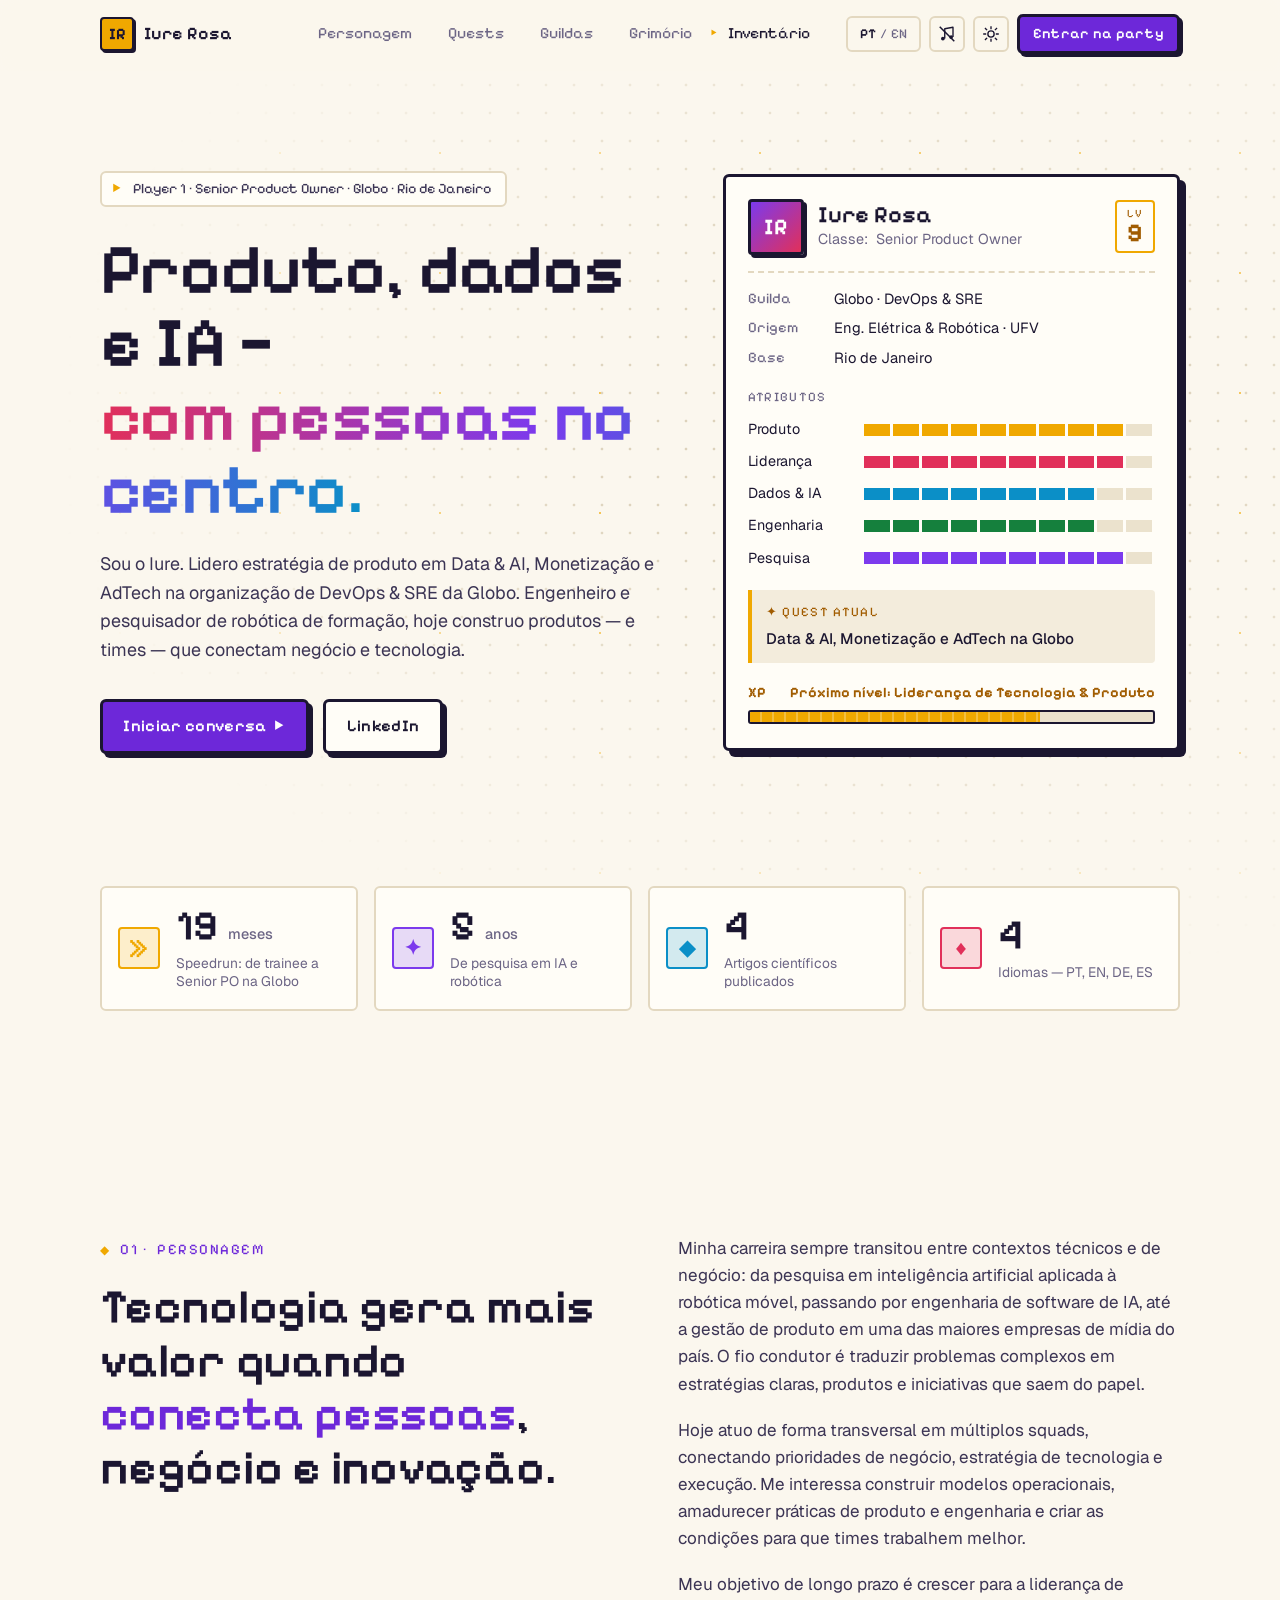
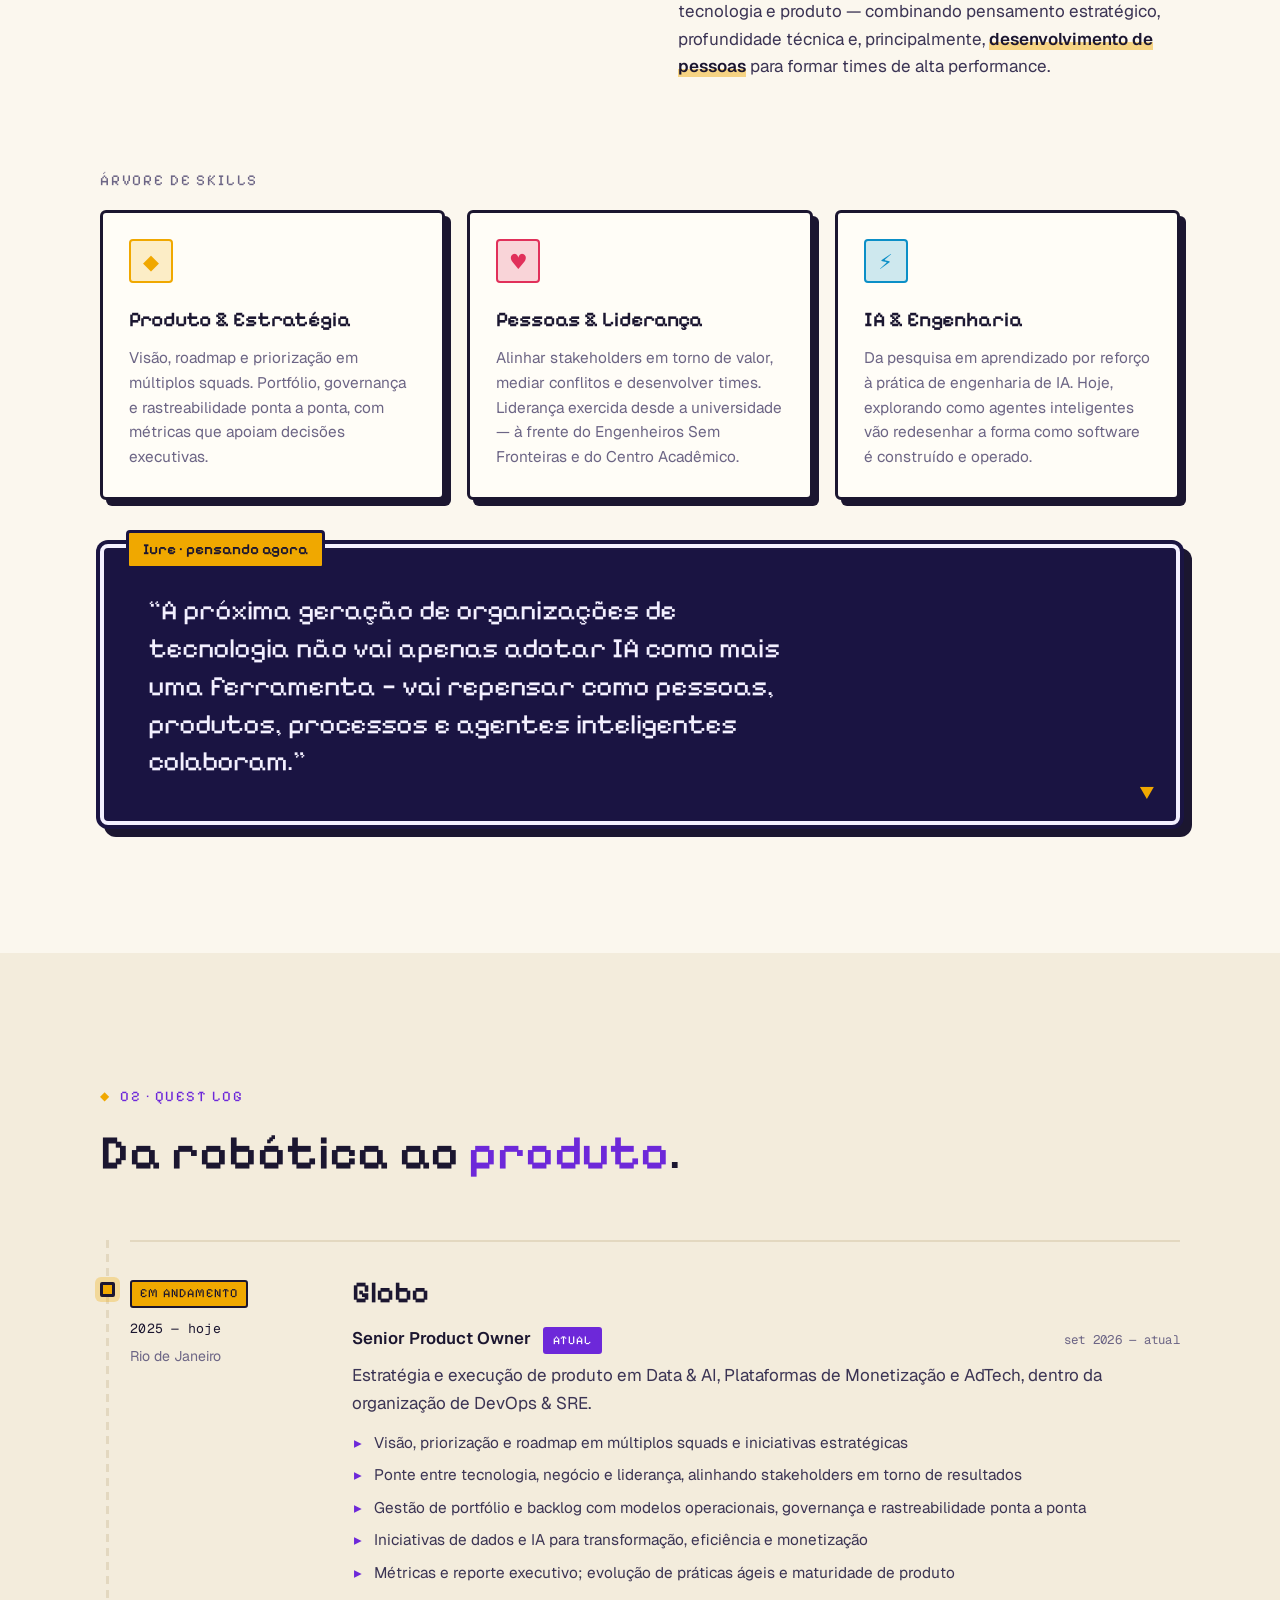
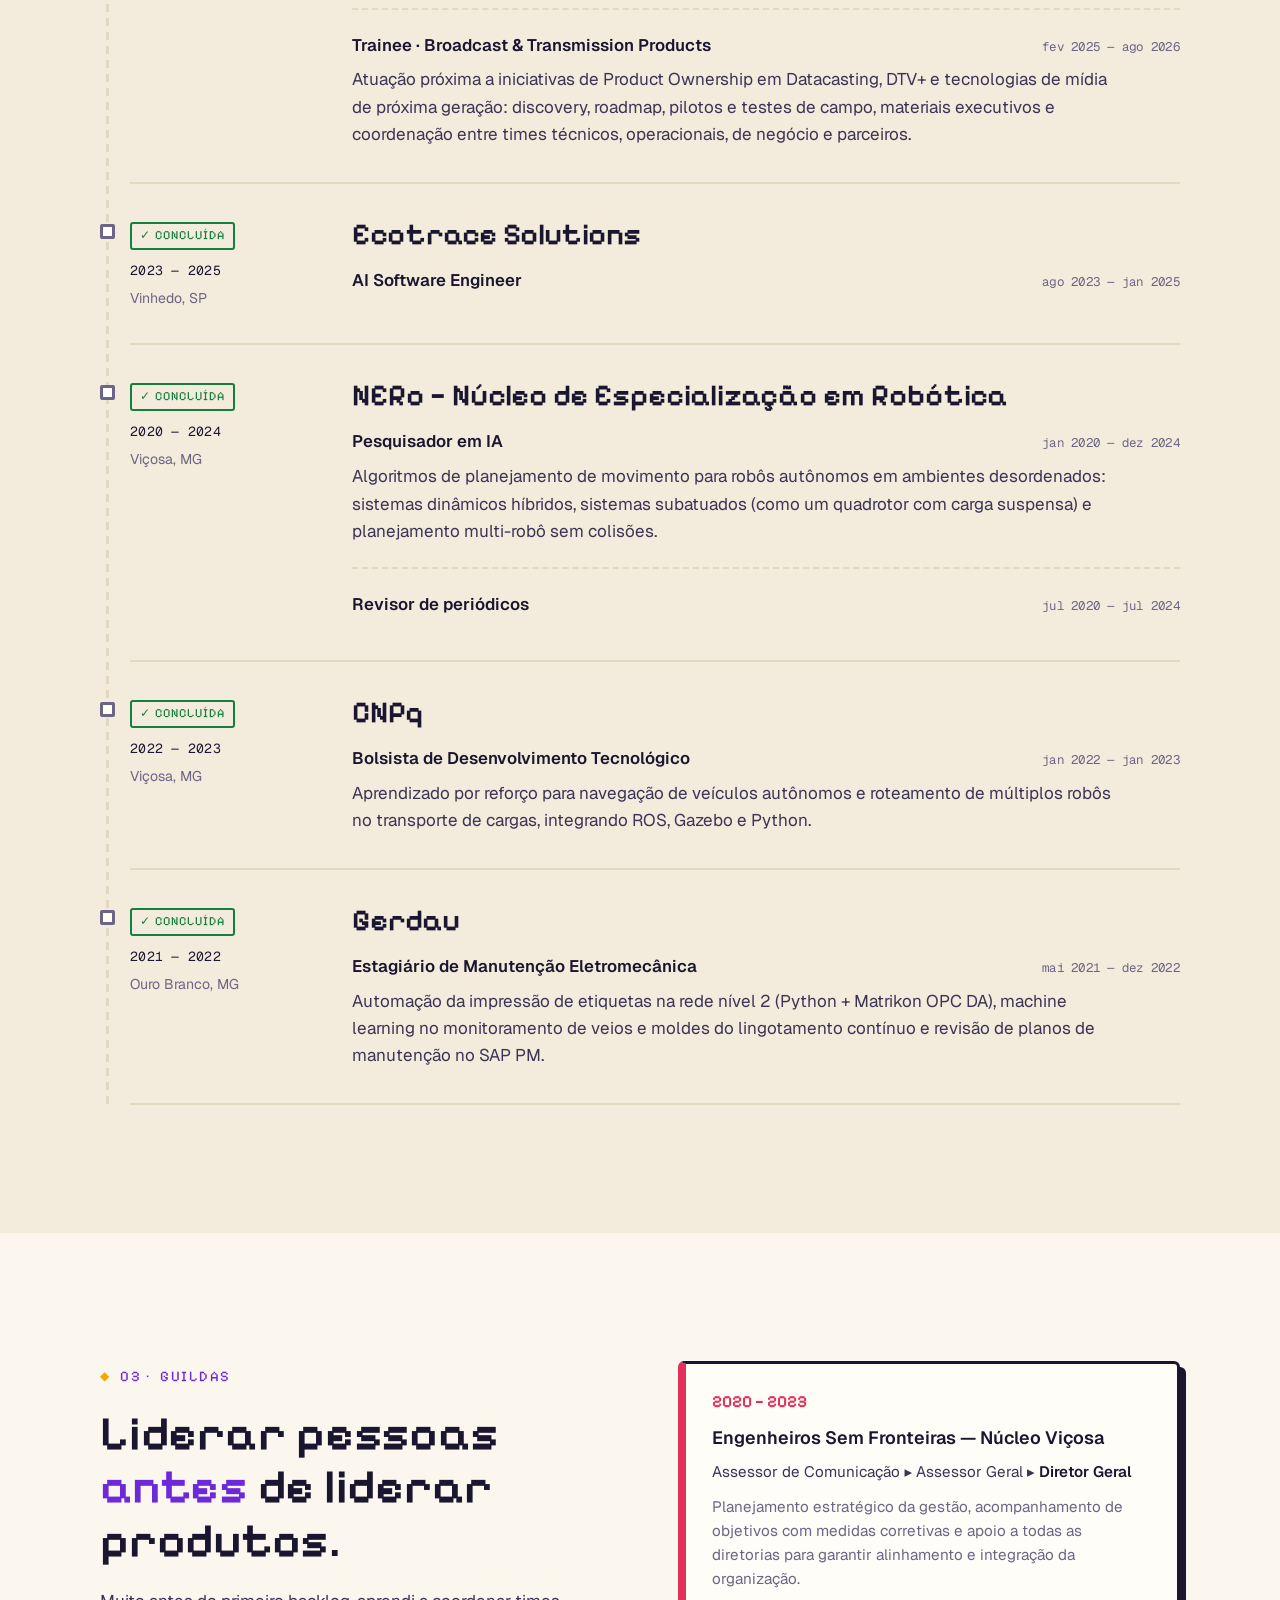
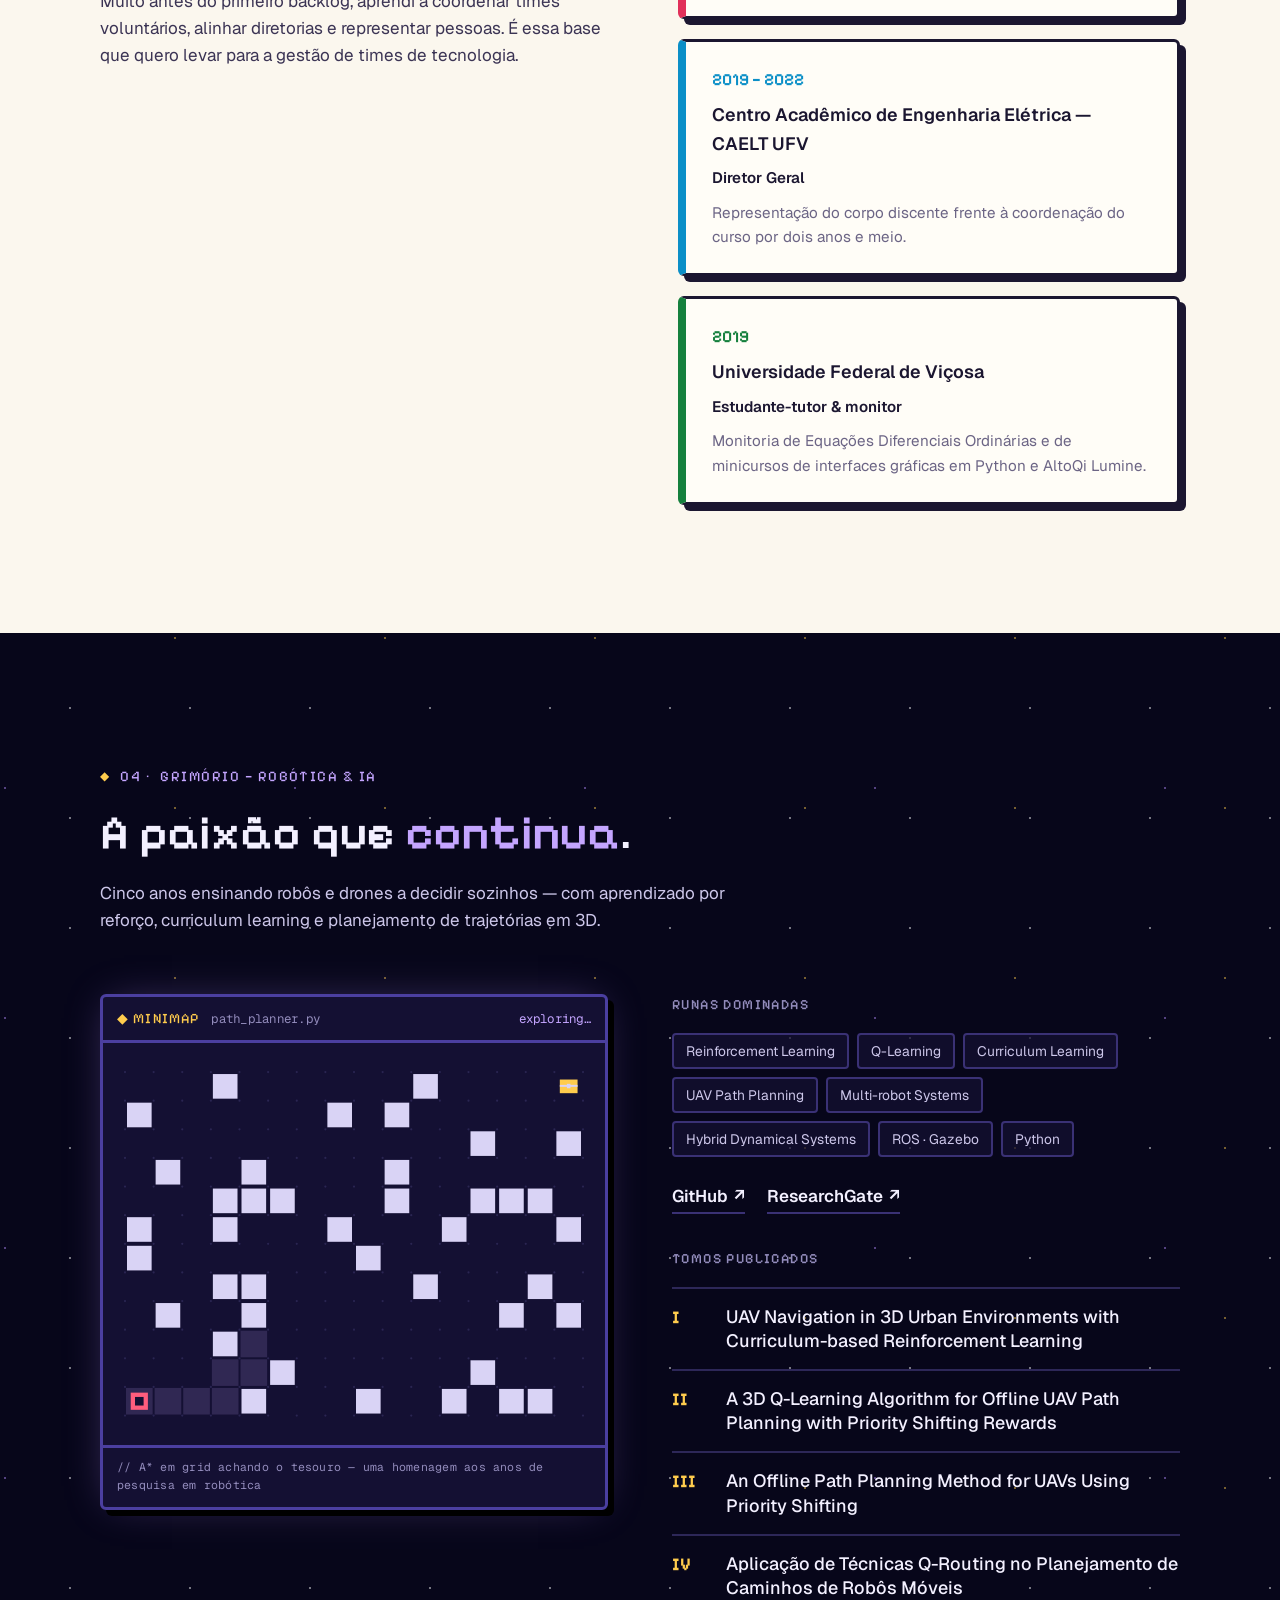
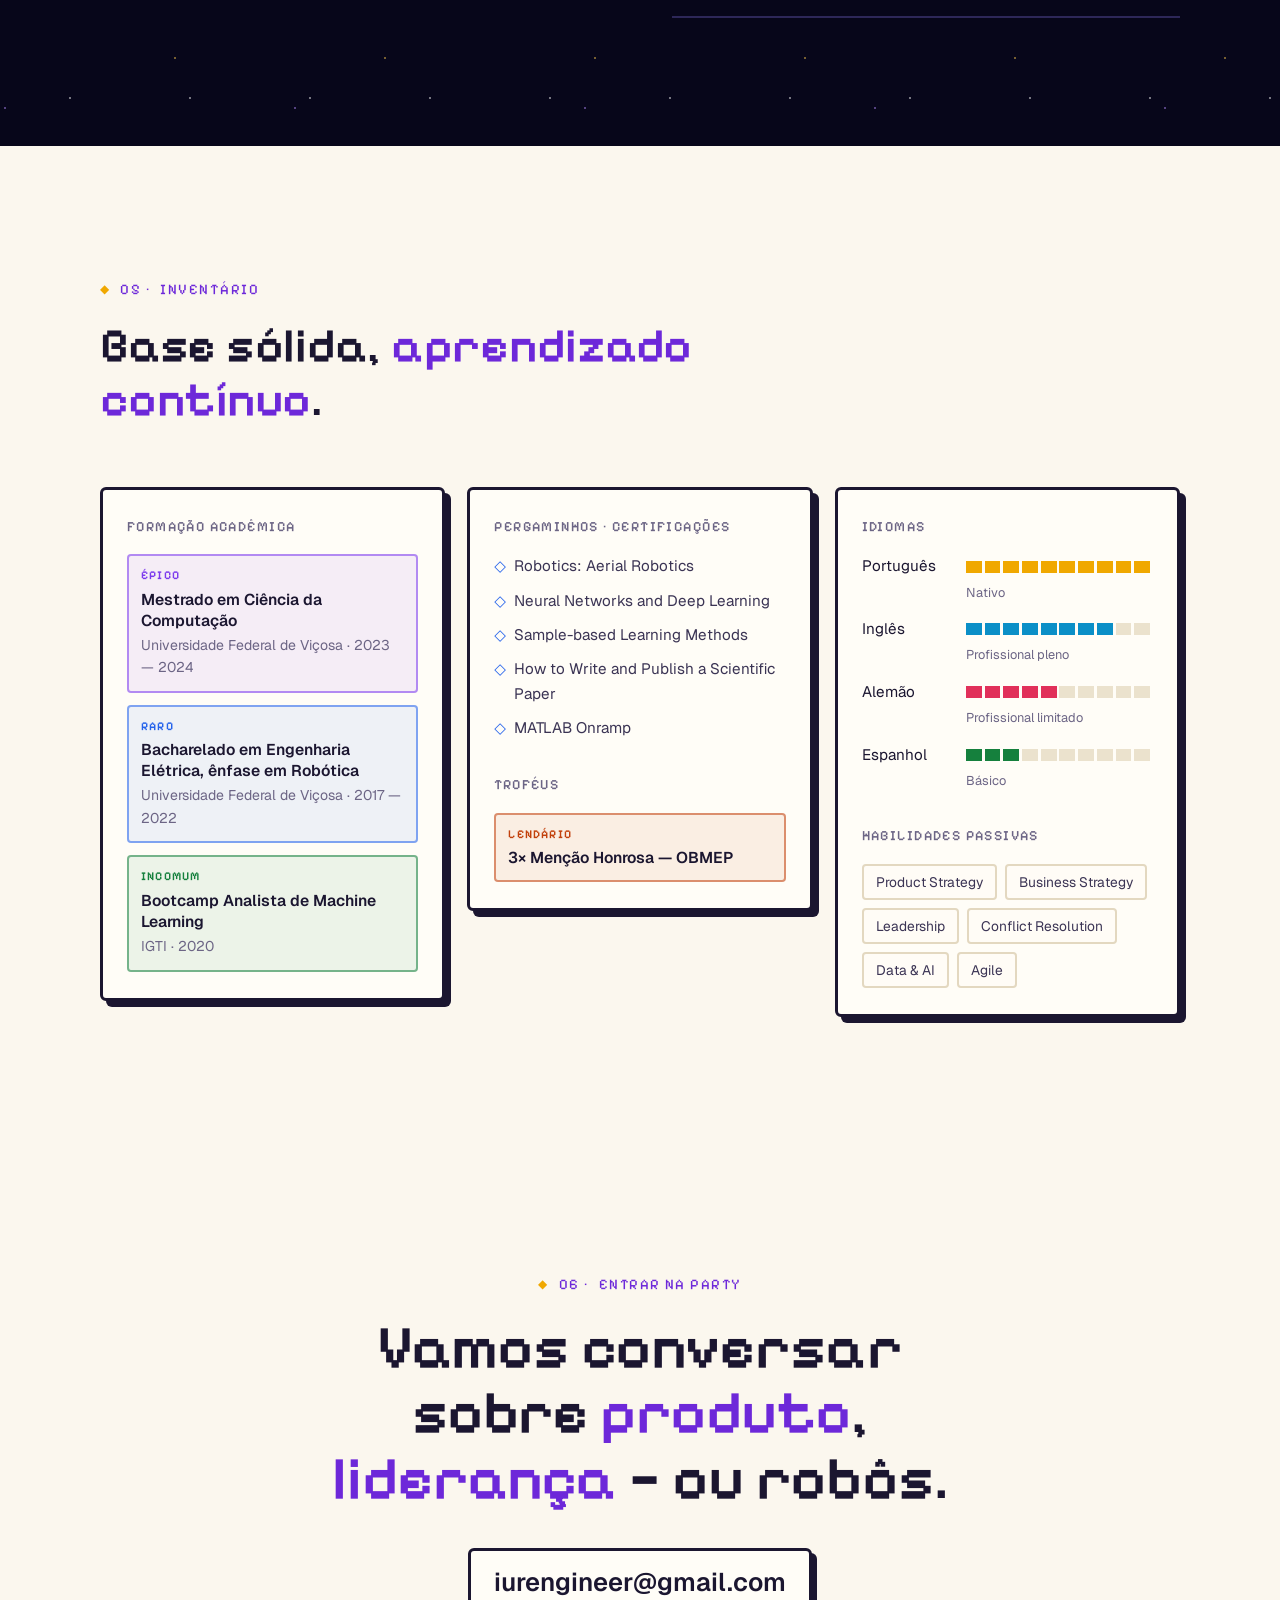
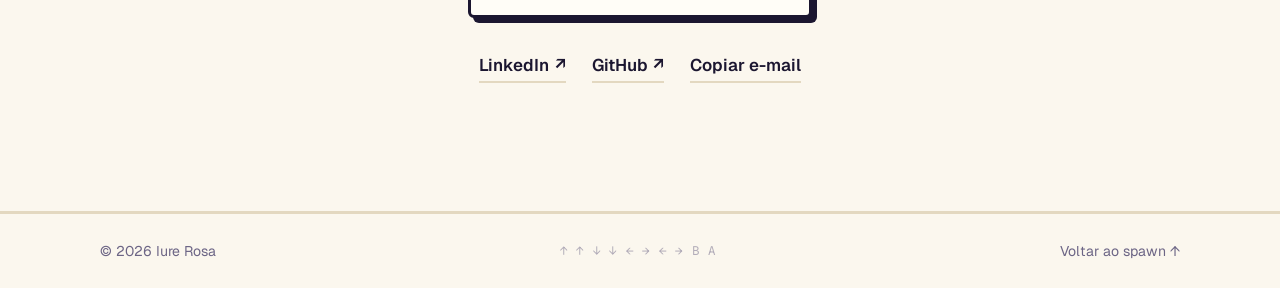
==== commit 1541d29a: "Adiciona trilha 8-bit original com botão de ligar/desligar Música chiptune gerada com Web Audio (sem" ====
--- a/index.html
+++ b/index.html
@@ -42,6 +42,9 @@
         <button class="chip" id="langToggle" type="button" aria-label="Mudar idioma / Change language">
           <span class="chip__opt" data-opt="pt">PT</span><span class="chip__sep">/</span><span class="chip__opt" data-opt="en">EN</span>
         </button>
+        <button class="icon-btn" id="musicToggle" type="button" aria-pressed="false" aria-label="Música / Music">
+          <svg viewBox="0 0 24 24" width="18" height="18" aria-hidden="true"><path d="M9 18V5l11-2v13" fill="none" stroke="currentColor" stroke-width="1.8" stroke-linejoin="round"/><circle cx="6.5" cy="18" r="2.5" fill="currentColor"/><circle cx="17.5" cy="16" r="2.5" fill="currentColor"/><path class="i-mute" d="M3 3l18 18" stroke="currentColor" stroke-width="2" stroke-linecap="square"/></svg>
+        </button>
         <button class="icon-btn" id="themeToggle" type="button" aria-label="Alternar tema">
           <svg class="i-sun" viewBox="0 0 24 24" width="18" height="18" aria-hidden="true"><circle cx="12" cy="12" r="4.2" fill="none" stroke="currentColor" stroke-width="1.8"/><path d="M12 2.5v2.2M12 19.3v2.2M4.6 4.6l1.6 1.6M17.8 17.8l1.6 1.6M2.5 12h2.2M19.3 12h2.2M4.6 19.4l1.6-1.6M17.8 6.2l1.6-1.6" stroke="currentColor" stroke-width="1.8" stroke-linecap="square"/></svg>
           <svg class="i-moon" viewBox="0 0 24 24" width="18" height="18" aria-hidden="true"><path d="M20 14.5A8 8 0 0 1 9.5 4a8 8 0 1 0 10.5 10.5Z" fill="none" stroke="currentColor" stroke-width="1.8" stroke-linejoin="round"/></svg>
--- a/styles.css
+++ b/styles.css
@@ -174,6 +174,10 @@
 html[data-lang="pt"] .chip__opt[data-opt="pt"],
 html[data-lang="en"] .chip__opt[data-opt="en"] { color: var(--ink); font-weight: 600; }
 
+#musicToggle.is-on { border-color: var(--xp); color: var(--xp-ink); }
+#musicToggle.is-on .i-mute { display: none; }
+#musicToggle.is-on svg { animation: bob 0.8s steps(2) infinite; }
+
 .i-moon { display: none; }
 :root[data-theme="dark"] .i-sun { display: none; }
 :root[data-theme="dark"] .i-moon { display: block; }
@@ -598,7 +602,7 @@
   .js .reveal:not(.is-in) .pips::after { width: calc(var(--n) * 10%); }
   .js .reveal:not(.is-in) .xp__bar span { width: calc(var(--v) * 100%); }
   .pips::after, .xp__bar span { transition: none; }
-  .blink, .dialog__next, .job--featured::before, .levelup, .sheet.is-leveled { animation: none; }
+  .blink, .dialog__next, .job--featured::before, .levelup, .sheet.is-leveled, #musicToggle.is-on svg { animation: none; }
   .pillar:hover, .lead-card:hover, .stat:hover { transform: none; }
 }
 
